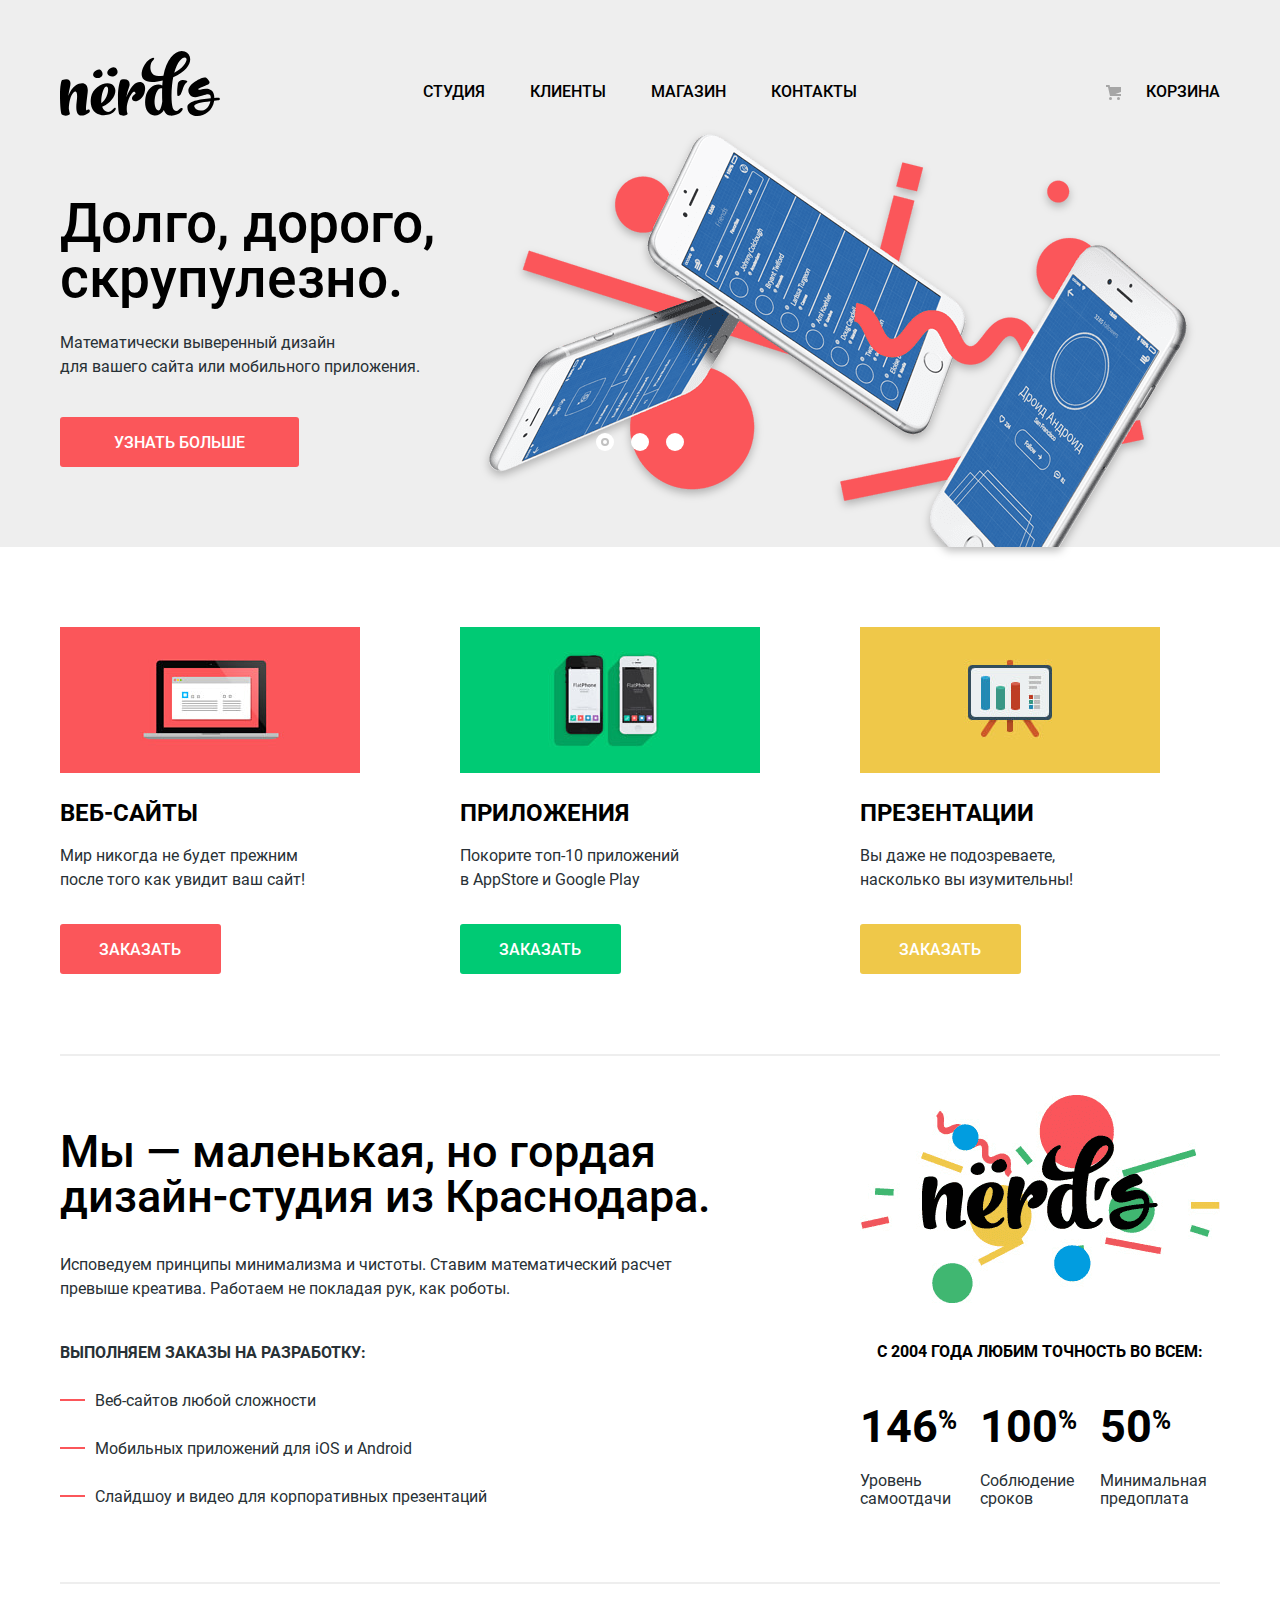
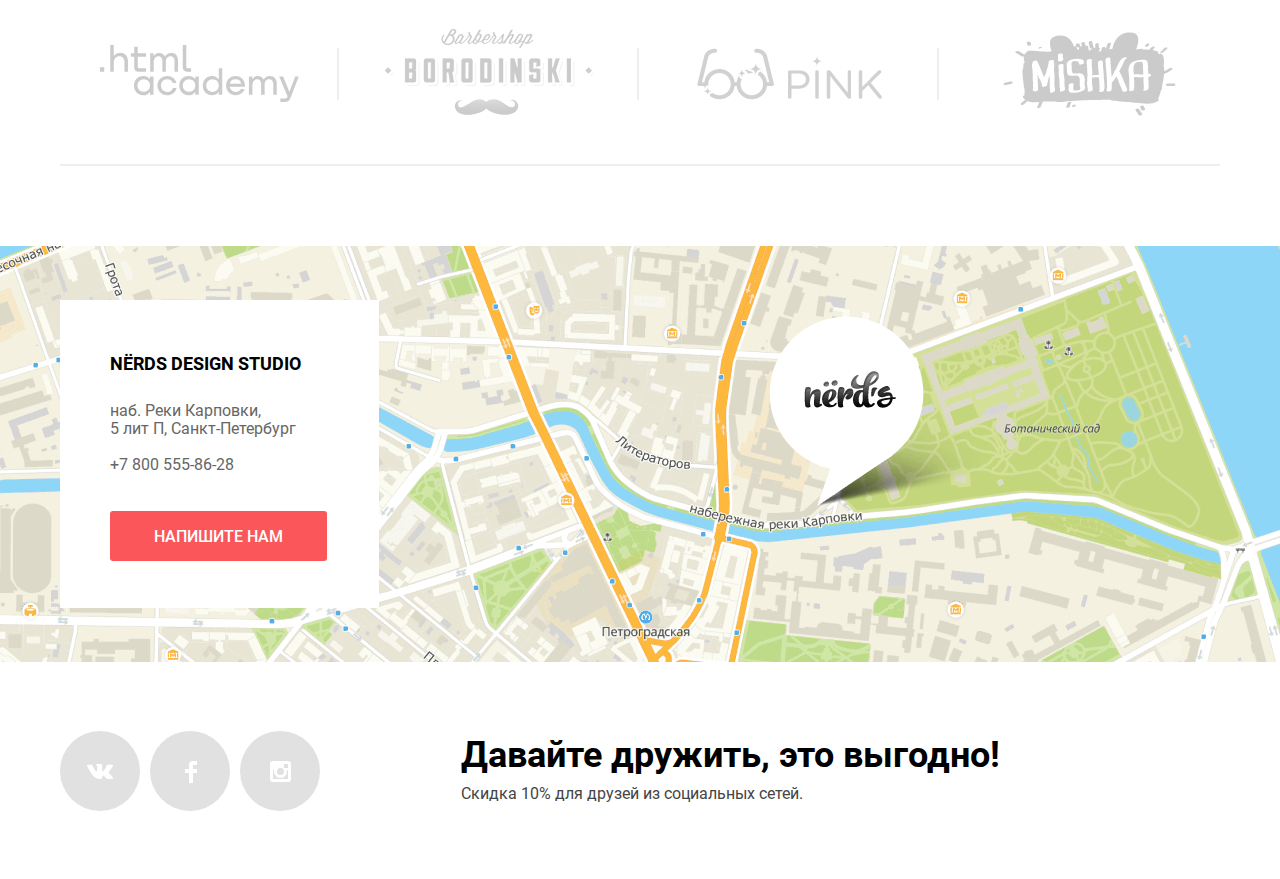
==== index.html @ b28c8d3e "Декоративные элементы." ====
<!DOCTYPE html>
<html class="page" lang="ru">
  <head>
    <meta charset="utf-8">
    <title>HTML Academy: Нёрдс</title>
    <link rel="stylesheet" href="css/normalize.css">
    <link rel="stylesheet" href="css/style.css">
    <link rel="icon" href="favicon.ico">
    <link rel="icon" href="favicon/152.svg" type="image/svg+xml">
    <link rel="apple-touch-icon" href="favicon/180.png">
    <link rel="manifest" href="manifest.webmanifest">
  </head>
  <body class="page-body">
    <header class="main-header">
        <nav class="main-nav center">
          <a class="main-logo">
            <img src="img/nerds-logo.svg" width="160" height="65" alt="Логотип студии Нёрдс" class="logo">
          </a>
          <ul class="site-nav">
            <li><a href="blank.html">Студия</a></li>
            <li><a href="blank.html">Клиенты</a></li>
            <li><a href="catalog.html">Магазин</a></li>
            <li><a href="blank.html">Контакты</a></li>
          </ul>
          <a href="blank.html" class="card-link">Корзина</a>
        </nav>
    </header>
    <main class="wrapper">
      <h1 class="visually-hidden">Дизайн-студия "Нёрдс"</h1>
      <section class="slider">
        <div class="center">
          <h2 class="visually-hidden">Принципы студии.</h2>
          <ul class="slider-list">
            <li class="slider-item slider-item-work slide-current">
              <div class="slider-wrapper">
                <p><b>Долго, дорого, скрупулезно.</b></p>
                <p>Математически выверенный дизайн <br>для вашего сайта или мобильного приложения.</p>
                <a href="blank.html" class="btn btn-red">УЗНАТЬ БОЛЬШЕ</a>
              </div>
            </li>
            <li class="slider-item slider-item-math">
              <div class="slider-wrapper">
                <p><b>Любим математику как никто другой</b></p>
                <p>Никакого креатива, только математические формулы для расчета идеальных пропорций</p>
                <a href="blank.html" class="btn btn-red">УЗНАТЬ БОЛЬШЕ</a>
              </div>
            </li>
            <li class="slider-item slider-item-night">
              <div class="slider-wrapper">
                <p><b>Только ночь,<br> только хардкор</b></p>
                <p>Работать днем, как все? Мы против этого.<br> Ближе к полуночи работа только начинается.</p>
                <a href="blank.html" class="btn btn-red">УЗНАТЬ БОЛЬШЕ</a>
              </div>
            </li>
          </ul>
          <div class="slider-controls">
            <button type="button" aria-label="Первый слайд" class="current"></button>
            <button type="button" aria-label="Второй слайд"></button>
            <button type="button" aria-label="Третий слайд"></button>
          </div>
        </div>
      </section>
      <div class="center">
        <section class="our-services">
          <h2 class="visually-hidden">Предоставляемые услуги</h2>
          <ul class="service-list">
            <li class="service-item service-item-web">
              <h3>Веб-сайты</h3>
              <p>Мир никогда не будет прежним после того как увидит ваш сайт!</p>
              <a href="blank.html" class="btn btn-red">Заказать</a>
            </li>
            <li class="service-item service-item-applications">
              <h3>Приложения</h3>
              <p>Покорите топ-10 приложений<br>в AppStore и Google Play</p>
              <a href="blank.html" class="btn btn-green">Заказать</a>
            </li>
            <li class="service-item service-item-pesentations">
              <h3>Презентации</h3>
              <p>Вы даже не подозреваете, насколько вы изумительны!</p>
              <a href="blank.html" class="btn btn-yellow">Заказать</a>
            </li>
          </ul>
        </section>
        <section class="company-desc">
          <h2 class="visually-hidden">О компании</h2>
          <div class="container-left">
            <p><b>Мы — маленькая, но гордая дизайн-студия из Краснодара.</b></p>
            <p>Исповедуем принципы минимализма и чистоты. Ставим математический расчет превыше креатива. Работаем не покладая рук, как роботы.</p>
            <p class="list-title">Выполняем заказы на разработку:</p>
            <ul class="ability-list">
              <li class="ability-item">Веб-сайтов любой сложности</li>
              <li class="ability-item">Мобильных приложений для iOS и Android</li>
              <li class="ability-item">Слайдшоу и видео для корпоративных презентаций</li>
            </ul>
          </div>
          <div class="container-right">
            <p><b>с 2004 года Любим точность во всем:</b></p>
            <ul class="statistic-list">
              <li class="statistic-item">
                <h3>146<sup>%</sup></h3>
                <p>Уровень самоотдачи</p>
              </li>
              <li class="statistic-item">
                <h3>100<sup>%</sup></h3>
                <p>Соблюдение сроков</p>
              </li>
              <li class="statistic-item">
                <h3>50<sup>%</sup></h3>
                <p>Минимальная предоплата</p>
              </li>
            </ul>
          </div>
        </section>
        <section class="projects">
          <h2 class="visually-hidden">Проекты студии</h2>
          <ul class="project-list">
            <li class="project-item"><a href="https://htmlacademy.ru/intensive/htmlcss"><img src="img/projects_logo/logo_htmlacademy.svg" width="199" height="57" alt="Логотип htmlacademy"></a></li>
            <li class="project-item"><a href="blank.html"><img src="img/projects_logo/logo-borodinski.png" width="209" height="90"  alt="Логотип BORODINSKI"></a></li>
            <li class="project-item"><a href="blank.html"><img src="img/projects_logo/logo-pink.png" width="185" height="52"  alt="Логотип PINK"></a></li>
            <li class="project-item"><a href="blank.html"><img src="img/projects_logo/logo-mishka.png" width="173" height="84"  alt="Логотип MISHKA"></a></li>
          </ul>
        </section>
      </div>
    </main>
    <footer class="main-footer">
      <section class="footer-location">
        <h2 class="visually-hidden">Наш адрес</h2>
        <!--Здесь будет карта-->
        <div class="center">
          <div class="adrr-wrapper">
            <p><b>NЁRDS DESIGN STUDIO</b></p>
            <p>наб. Реки Карповки,<br> 5 лит П, Санкт-Петербург</p>
            <a href="tel:+78005558628" class="footer-phone">+7 800 555-86-28</a>
            <a href="blank.html" class="btn btn-red">Напишите нам</a>
          </div>
        </div>
      </section>
      <section class="footer-social">
        <div class="center">
          <div class="social-text">
            <h2>Давайте дружить, это выгодно!</h2>
            <p>Скидка 10% для друзей из социальных сетей.</p>
          </div>
          <ul class="social-list">
            <li><a href="#" class="social-btn vk-btn">Вконтакте</a></li>
            <li><a href="#" class="social-btn fb-btn">Фэйсбук</a></li>
            <li><a href="#" class="social-btn inst-btn">Инстаграм</a></li>
          </ul>
        </div>
      </section>
    </footer>
    <section class="feedback">
      <h2 class="visually-hidden">Для связи с нами</h2>
      <form action="https://echo.htmlacademy.ru" method="post" class="feedback-form">
        <p class="feedback-plea"><b>Напишите нам</b></p>
        <button type="button" class="close-btn">
          <span class="visually-hidden">
            Закрыть
          </span>
          <svg width="21" height="21" fill="none" xmlns="http://www.w3.org/2000/svg"><path d="M13.3 10.5l7.4-7.4c.4-.4.4-1 0-1.4L19.3.3a1 1 0 00-1.4 0l-7.4 7.4L3.1.3a1 1 0 00-1.4 0L.3 1.7a1 1 0 000 1.4l7.4 7.4-7.4 7.4a1 1 0 000 1.4l1.4 1.4c.4.4 1 .4 1.4 0l7.4-7.4 7.4 7.4c.4.4 1 .4 1.4 0l1.4-1.4c.4-.4.4-1 0-1.4l-7.4-7.4z" fill="#FB565A"/></svg>
        </button>
        <p class="feedback-item feedback-item-name">
          <label for="name">Ваше имя:</label>
          <input type="text" name="name" id="name" placeholder="Имя Фамилия" required>
        </p>
        <p class="feedback-item feedback-item-email">
          <label for="email">Ваш email:</label>
          <input type="email" name="email" id="email" placeholder="email@example.com"  required>
        </p>
        <p class="feedback-item feedback-item-letter">
          <label for="letter">Текст письма:</label>
          <textarea name="letter" id="letter" cols="30" rows="3">В свободной форме</textarea>
        </p>
        <button type="submit" class="btn btn-red">Отправить</button>
      </form>
    </section>
  </body>
</html>
---- css/style.css ----
@font-face {
    font-family: "Roboto";
    src:local("Roboto"),
        local("RobotoRegular"),
        url("../fonts/roboto.woff2") format("woff2"),
        url("../fonts/roboto.woff") format("woff");
        font-weight: normal;
        font-style: normal;
}

@font-face {
    font-family: "Roboto";
    src:local("RobotoBold"), 
        url("../fonts/robotobold.woff2") format("woff2"),
        url("../fonts/robotobold.woff") format("woff");
        font-weight: bold;
        font-style: normal;
}

@font-face {
    font-family: "Roboto";
    src:local("RobotoMedium"), 
        url("../fonts/robotomedium.woff2") format("woff2"),
        url("../fonts/robotomedium.woff") format("woff");
        font-weight: 500;
        font-style: normal;
}

:root {
    --basic-gray: #EEEEEE;
    --black: #000000;
    --black-active: rgba(0, 0, 0, 0.3); 
    --white: #FFFFFF;
    --grafit: #283136;
    --dark-gray: rgba(77, 77, 77, 1);
    --dark-gray-opacity: rgba(77, 77, 77, 0.12);
    --catalog-desc-gray: #666666;
    --footer-gray: #444444;
    --footer-gray-lighter: rgba(68, 68, 68, 0.5);
    --page-border-gray: #DBDBDB;
    --scale-line: #D7DCDF;
    --toggle-inside: #ABABAB;
    --toggle-sadow: rgba(0, 0, 0, 0.15);
    --input-border: rgba(215, 220, 222, 1);
    --input-border-hover: rgba(180, 185, 187, 1);
    --input-border-focus-invalid: rgba(231, 66, 70, 1);
    --slider-btn: #C1C1C1;
    --color-active-btn: rgba(255, 255, 255, 0.3);
    --catalog-border: rgba(0, 0, 0, 0.1);
    --catalog-shadow: rgba(0, 0, 0, 0.25);
    --form-shadow: rgba(0, 0, 0, 0.4);
    --red: #FB565A;
    --red-hover-btn: #E74246;
    --red-active-btn: #D7373B;
    --green-btn: #00CA74;
    --green-hover-btn: #00BC6C;
    --green-active-btn: #00AA62;
    --yellow-btn: #EFC849;
    --yellow-hover-btn: #EAB534;
    --yellow-active-btn: #E5A722;
    --gray-btn: #EEEEEE;
    --gray-hover-btn: #DFDFDF;
    --gray-active-btn: #D5D5D5;
    --social-btn: linear-gradient(0deg, #E1E1E1, #E1E1E1), #FFFFFF;
    --social-hover-btn: linear-gradient(0deg, #E74246, #E74246), #FFFFFF;
    --social-active-btn: linear-gradient(0deg, #D7373B, #D7373B), #FFFFFF;
}

.page {
    height: 100%;
}

.page-body {
    font-family: "Roboto", "Arial", sans-serif;
    margin: 0;
    padding: 0;
    font-size: 16px;
    line-height: 24px;
    font-weight: normal;
    color: var(--grafit, black);
    background-color: var(--white);
    min-height: 100vh;
    display: grid;
    grid-template-rows: min-content 1fr min-content;
    align-content: start;
}

.page-body a {
    text-decoration: none;
}

.page-body img {
    max-width: 100%;
    height: auto;
}

.visually-hidden {
    position: absolute;
    clip: rect(0 0 0 0);
    width: 1px;
    height: 1px;
    margin: -1px;
}

.center {
    width: 1160px;
    margin: 0 auto;
    padding: 0 15px;
}
/*-----------------.btn-------------------------*/

.btn {
    text-transform: uppercase;
    color: var(--white, white);
    font-size: 16px;
    font-weight: 500;
    line-height: 18px;
    text-align: center;
    outline-style: none;
    border: none;
    border-radius: 3px;
    box-sizing: border-box;
    padding-top: 17px;
    padding-bottom: 15px;
    display: inline-block;
}

.btn-red {
    background-color: var(--red, red);
}

.btn-red:focus,
.btn-red:hover {
    background-color: var(--red-hover-btn, red);
    outline-style: none;
}

.btn-red:active {
    background-color: var(--red-active-btn, red);
    color: var(--color-active-btn);
}

.btn-green {
    background-color: var(--green-btn, green);
}

.btn-green:focus,
.btn-green:hover {
    background-color: var(--green-hover-btn, green);
    outline-style: none;
}

.btn-green:active {
    background-color: var(--green-active-btn, green);
    color: var(--color-active-btn);
}

.btn-yellow {
    background-color: var(--yellow-btn, yellow);
}

.btn-yellow:focus,
.btn-yellow:hover {
    background-color: var(--yellow-hover-btn, yellow);
    outline-style: none;
}

.btn-yellow:active {
    background-color: var(--yellow-active-btn, yellow);
    color: var(--color-active-btn);
}

.btn-gray {
    color: var(--black, black);
    background-color: var(--gray-btn, gray);
}

.btn-gray:focus,
.btn-gray:hover {
    background-color: var(--gray-hover-btn, gray);
}

.btn-gray:active {
    background-color: var(--gray-active-btn, gray);
    color: var(--black-active);
}


/*----------------------------------- main-header -----------------------------*/
.main-header {
    background-color: var(--basic-gray);
    padding-top: 50px;
}

/*---------- main-nav -------------*/

.main-nav {
    font-size: 16px;
    line-height: 30px;
    font-weight: 500;
    text-transform: uppercase;
    color: var(--black, black);
    background-color: transparent;
    display: grid;
    grid-template-columns: 1fr 4fr 1fr;
}

.main-logo:hover,
.main-logo:focus {
    opacity: 0.7;
    outline-style: none;
}

.main-logo:active {
    opacity: 0.3;
}

.main-logo img {
    display: block;
}

.site-nav {
    list-style: none;
    justify-self: center;
    padding: 0;
    margin: 0;
    display: flex;
    flex-wrap: wrap;
}

.site-nav li:not(:first-child) {
    margin-left: 45px;
}

.site-nav a {
    box-sizing: border-box;
    padding-top: 27px;
    padding-bottom: 9px;
}

.site-nav a,
.card-link {
    color: var(--black, black);
    display: inline-block;
}

.card-link {
    /*background-image: url("../img/basket-icon.svg");
    background-position: 0 0;
    background-repeat: no-repeat;*/
    justify-self: end;
    display: flex;
    align-self: center;
    box-sizing: border-box;
    padding-top: 27px;
    padding-bottom: 9px;
}

.card-link::before {
    content: "";
    width: 15px;
    height: 15px;
    background-image: url("../img/basket-icon.svg");
    background-repeat: no-repeat;
    margin-right: 25px;
    align-self: center;
}

.site-nav a:hover,
.card-link:hover,
.site-nav a:focus,
.card-link:focus {
    color: var(--red, red);
    outline-style: none;
}

.site-nav a:active,
.card-link:active {
    color: var(--black);
    opacity: 0.3;
}

.site-nav a:not([href]),
.card-link:not([href]) {
    border-bottom: 2px solid var(--red);
}

.card-link:active::before {
    opacity: 1;
    /*Не понимаю почему в примере работает а у меня нет*/
}

/*-------------------------------.wrapper----------------------------------------------*/

/*-------------------.slider------------------------*/

.slider {
   background-color: var(--basic-gray, gray);
   margin-bottom: 80px;
}

.slider .center {
    position: relative;
}

.slider p {
    padding: 0;
    margin: 0;
}

.slider-list {
    list-style: none;
    padding: 0;
    margin: 0;
}

.slider-item {
    text-align: left;
    display: grid;
    grid-template-columns: 538px 1fr;
    /*grid-template-rows: 430px;*/
    grid-template-rows: minmax(430px, max-content);
}

.slider-item {
    display: none;
}

.slider-item::after {
    grid-column: -1;
    content: "";
    width: 760px;
    height: 431px;
    filter: drop-shadow(0px 4px 4px var(--catalog-shadow));
    background-position: -5px 0px;
    grid-column: 1 / 3;
    grid-row: 1 / 2;
    justify-self: end;
}

.slide-current {
    display: grid;
}

.slider-item .btn {
    padding-left: 54px;
    padding-right: 54px;
}

.slider-wrapper {
    grid-column: 1 / 2;
    grid-row: 1 / -1;
    align-self: center;
    filter: none;
    z-index: 2;
}

.slider-wrapper p:first-child {
    margin-bottom: 25px;
}

.slider-wrapper p:last-of-type {
    margin-bottom: 38px;
    width: 416px;
}

.slider-item-work::after {
    background-image: url("../img/slider/nerds-index-slide1.png");
    background-repeat: no-repeat;
}

.slider-item-math::after {
    background-image: url("../img/slider/nerds-index-slide2.png");
    background-repeat: no-repeat;
}

.slider-item-night::after {
    background-image: url("../img/slider/nerds-index-slide3.png");
    background-repeat: no-repeat;
}


.slider-item b {
    font-weight: 500;
    font-size: 55px;
    line-height: 55px;
    color: var(--black, black);
}

.slider-controls {
    display: flex;
    justify-content: space-between;
    width: 88px;
    position: absolute;
    top: 317px;
    left: 551px;
}

.slider-controls button {
    padding: 0;
    width: 18px;
    height: 18px;
    border-radius: 50%;
    background-color: var(--white, white);
    border: 0;
    cursor: pointer;
    position: relative;
}

.slider-controls .current::before {
    content: "";
    position: absolute;
    width: 4px;
    height: 4px;
    border: 2px solid var(--slider-btn, gray);
    border-radius: 50%;
    top: 5px;
    left: 5px;
}
/*--------------------.our-services---------------------------*/

.our-services {
    background-color: transparent;
    border-bottom: 2px solid var(--basic-gray, gray);
    padding-bottom: 80px;
    margin-bottom: 39px;
}

.service-list {
    list-style: none;
    padding: 0;
    margin: 0;
    display: grid;
    grid-template-columns: 300px 300px 300px;
    gap: 100px;
    justify-content: start;
}

.service-item {
    text-align: left;
    /*padding-top: 170px;*/
    display: flex;
    flex-direction: column;
    align-items: flex-start;
}

.service-item-web::before {
    background-image: url("../img/illustrations/illustration-web.jpg");
    background-repeat: no-repeat;
    content: "";
    width: 300px;
    height: 146px;
    margin-bottom: 25px;
}

.service-item-applications::before {
    background-image: url("../img/illustrations/illustration-application.jpg");
    background-repeat: no-repeat;
    content: "";
    width: 300px;
    height: 146px;
    margin-bottom: 25px;
}

.service-item-pesentations::before {
    background-image: url("../img/illustrations/illustration-presentation.jpg");
    background-repeat: no-repeat;
    content: "";
    width: 300px;
    height: 146px;
    margin-bottom: 25px;
}

.service-item h3 {
    font-weight: bold;
    font-size: 24px;
    line-height: 30px;
    text-transform: uppercase;
    color: var(--black, black);
    margin: 0;
    padding: 0;
    padding-bottom: 16px;
}

.service-item p {
    width: 260px;
    margin: 0;
    padding: 0;
    padding-bottom: 32px;
}

.service-item .btn {
    padding-left: 39px;
    padding-right: 40px;
}

/*-----------------------.company-desc----------------------------*/

.company-desc {
    background-color: transparent;
    display: grid;
    grid-template-columns: repeat(12, 60px);
    gap: 40px;
    justify-content: space-between;
    padding-bottom: 73px;
}

.container-left {
    grid-column: 1 / 8;
}

.container-left p {
    margin: 0;
    padding: 0;
    margin-bottom: 34px;
}

.container-left p:first-child {
    padding-top: 34px;
}

.container-left p:nth-child(2) {
    margin-bottom: 40px;
}

.container-left .list-title {
    margin-bottom: 24px;
}

.container-left b {
    font-weight: 500;
    font-size: 45px;
    line-height: 45px;
    color: var(--black, black);
}

.list-title {
    text-transform: uppercase;
    font-weight: bold;
}

.ability-list {
    list-style: none;
    padding: 0;
    margin: 0;
}

.ability-item {
    margin-bottom: 24px;
    padding-left: 35px;
    position: relative;
}

.ability-item:last-child {
    margin-bottom: 0;
}

.ability-item::before {
    content: "";
    position: absolute;
    width: 25px;
    height: 2px;
    background-color: var(--red);
    top: 10px;
    left: 0;
}

.container-right {
    /*background-image: url("../img/illustrations/nerds-illustration.png");
    background-repeat: no-repeat;*/
    grid-column: -1 / -5;
    /*padding-top: 245px;*/
    display: flex;
    flex-direction: column;
}

.container-right::before {
    content: "";
    width: 360px;
    height: 208px;
    background-image: url("../img/illustrations/nerds-illustration.png");
    background-repeat: no-repeat;
    align-items: center;
    margin-bottom: 37px;
}

.container-right p {
    padding: 0px;
    margin: 0px;
}

.container-right > p {
    text-align: center;
    margin-bottom: 31px;
}

.container-right b {
    text-transform: uppercase;
    font: inherit;
    font-weight: bold;
    color: var(--black, black);
}

.statistic-list {
    list-style: none;
    padding: 0;
    margin: 0;
    display: grid;
    grid-template-columns: 1fr 1fr 1fr;
    align-self: flex-start;
}

.statistic-item h3 {
    font-weight: bold;
    font-size: 45px;
    line-height: 64px;
    color: var(--black, black);
    padding: 0;
    margin: 0;
    margin-bottom: 13px;
}

.statistic-item sup {
    font: inherit;
    font-size: 26px;
    line-height: 40px;
}

.statistic-item p {
    line-height: 18px;
}

/*-----------------.projects--------------------*/

.projects {
    background-color: transparent;
    margin-bottom: 80px;
}

.project-list {
    list-style: none;
    padding: 0;
    margin: 0;
    display: grid;
    grid-template-columns: 279px 300px 300px 300px;
    align-items: stretch;
    justify-items: stretch;
    border-top: 2px solid var(--basic-gray, gray);
    border-bottom: 2px solid var(--basic-gray, gray);
}

.project-item {
    position: relative;
    display: grid; /*растягиваю ссылку на весь li*/
}


.project-item:not(:last-child)::after {
    content: "";
    position: absolute;
    width: 2px;
    height: 52px;
    background-color: var(--basic-gray, gray);
    right: 0px;
    top: 64px;
}
/*
.project-item a {
    opacity: 0.2;
    display: block;
    align-self: center;
    justify-self: center;
}*/

.project-item a {
    display: block;
    opacity: 0.2;
    width: 100%;
    padding: 45px 0;
    display: grid; /* для отцентровки картинки в большем блоке ссылки, из-за разности размеров img */
}

.project-item img {
    align-self: center;
    justify-self: center;
}

.project-item a:focus,
.project-item a:hover {
    opacity: 1;
    outline-style: none;
}

.project-item a:active {
    opacity: 0.1;
}

/*-------------------------------.main-footer-------------------------------------------*/

.main-footer {
    background-color: transparent;
}

/*-----------------.footer-location----------------------------*/

.footer-location {
    text-align: left;
    background-color: var(--white);
    background-image: url("../img/map/map.png");
    background-repeat: no-repeat;
    background-position: center;
    min-height: 416px;
    color: var(--catalog-desc-gray, black);
    line-height: 18px;
    margin-bottom: 68px;
}

.footer-location .center {
    position: relative;
}

.footer-location .center::before {
    content: "";
    position: absolute;
    width: 231px;
    height: 190px;
    background-color: transparent;
    background-image: url("../img/map/map-marker.png");
    /*Не понимаю как заставить изменять положение маркера вместе с фоном при изменении ширины окна*/
    left: 60.8%;
    top: 16.8%;
}

.footer-location b {
    font-weight: bold;
    font-size: 18px;
    line-height: 30px;
    color: var(--black, black);
    text-transform: uppercase;
}

.footer-location .center {
    display: grid;
    grid-template-columns: 319px 1fr;
    grid-template-rows: 1fr;
    min-height: 416px;
}

.adrr-wrapper {
    box-sizing: border-box;
    background-color: var(--white);
    min-height: 308px;
    align-self: center;
    justify-content: start;
    padding: 49px 50px 47px 50px;
}

.adrr-wrapper p {
    margin: 0;
    padding: 0;
    margin-bottom: 18px;
}

.adrr-wrapper p:first-child {
    margin-bottom: 23px;
}

.footer-phone {
    font: inherit;
    color: inherit;
    display: block;
    margin-bottom: 37px;
}

.adrr-wrapper .btn {
    padding-left: 44px;
    padding-right: 44px;
}

/*----------------------.footer-social-------------------------*/

.footer-social {
    text-align: left;
    color: var(--footer-gray, black);
    font-size: 16px;
    line-height: 22px;
    padding-bottom: 68px;
}

.footer-social .center {
    display: grid;
    grid-template-columns: 260px 1fr;
    grid-template-rows: 1fr;
    gap: 141px;
}

.footer-social h2 {
    color: var(--black, black);
    font-weight: bold;
    font-size: 36px;
    line-height: 36px;
    margin: 0;
    padding: 0;
    padding-top: 7px;
    margin-bottom: 10px;
}

.footer-social p {
    margin: 0;
    padding: 0;
    margin-bottom: 6px;
}

.footer-social .social-text {
    grid-column: 2;
}

.social-list {
    list-style: none;
    grid-column: 1;
    grid-row: 1;
    padding: 0;
    margin: 0;
    display: flex;
    align-items: center;
}

.social-list li:not(:last-child) {
    margin-right: 10px;
}

.social-btn {
    background: var(--social-btn);
    color: var(--white, white);
    width: 80px;
    height: 80px;
    display: block;
    font-size: 0;
    line-height: inherit;
    position: relative;
    border-radius: 50%;
}

.social-btn:focus,
.social-btn:hover {
    background: var(--social-hover-btn);
    outline-style: none;
}

.social-btn:active {
    background: var(--social-active-btn);
}

.vk-btn::before {
    content: "";
    width: 26px;
    height: 15px;
    background: url("../img/social/vk-icon.svg") no-repeat;
    position: absolute;
    top: 33px;
    left: 27px;
}

.fb-btn::before {
    content: "";
    width: 12px;
    height: 22px;
    background: url("../img/social/fb-icon.svg") no-repeat;
    position: absolute;
    top: 30px;
    left: 35px;
}

.inst-btn::before {
    content: "";
    width: 21px;
    height: 21px;
    background: url("../img/social/insta-icon.svg") no-repeat;
    position: absolute;
    top: 30px;
    left: 30px;
}

.social-btn:active::before {
    opacity: 0.3;
}

/*--------------------------.feedback-------------------------------------------*/

.feedback {
    background-color: transparent;
    color: var(--black, black);
    line-height: 24px;
    text-align: left;
    position: fixed;
    bottom: 0px;
    right: 0px;
    left: 0px;
    bottom: auto;
    top: 166px;
    display: none;
}

.feedback-form {
    position: relative;
    margin: auto;
    width: 960px;
    box-sizing: border-box;
    box-shadow: 0px 20px 40px var(--form-shadow);/*rgba(0, 0, 0, 0.4);*/
    background-color: var(--white, white);
    padding: 78px 99px 84px 100px;
    display: grid;
    grid-template-columns: 1fr 1fr;
    grid-template-rows: min-content min-content min-content min-content;
    justify-items: start;
}

.feedback-form .close-btn {
    /*justify-self: end;
    align-self: start;*/
    opacity: 0.3;
    position: absolute;
    right: 85px;
    top: 75px;
}

.feedback-form .close-btn:hover,
.feedback-form .close-btn:focus {
    opacity: 1;
}

.feedback-form .close-btn:active {
    opacity: 0.1;
}

.feedback-form .btn {
    justify-self: start;
    grid-row: -1;
}

.feedback-item-name {
    grid-row: 2 / 3;
}

.feedback-item-email {
    grid-row: 2 / 3;
    justify-self: end;
}

.feedback-item-letter {
    grid-row: 3 / 4;
    grid-column: 1 / -1;
}

.feedback-form p {
    padding: 0;
    margin: 0;
}

.feedback-form .feedback-plea {
    margin-bottom: 40px;
}

.feedback-form .feedback-item {
    margin-bottom: 32px;
}

.feedback-form .feedback-item:last-of-type {
    margin-bottom: 41px;
}

.feedback-form b {
    font-weight: bold;
    font-size: 45px;
    list-style: 53px;
}

.close-btn {
    background-color: transparent;
    outline-style: none;
    border: 0;
}

.feedback-form label {
    font-weight: bold;
    font-size: 16px;
    line-height: 18px;
    display: block;
    margin-bottom: 9px;
}

.feedback-form input {
    font: inherit;
    color: var(--footer-gray);
    background-color: transparent;
    border: 2px solid var(--input-border);
    border-radius: 3px;
    box-sizing: border-box;
    font-size: 16px;
    line-height: 18px;
    width: 360px;
    padding: 15px;
    padding-right: 14px;
}

.feedback-form input::placeholder {
    color: var(--footer-gray, black);
    opacity: 0.5;
}

.feedback-form input:hover {
    border: 2px solid var(--input-border-hover);
    color: var(--footer-gray-lighter);
}

.feedback-form input:focus {
    border: 2px solid var(--black, black);
    color: var(--footer-gray, black);
    outline-style: none;
}

.feedback-form input:focus:invalid {
    border: 2px solid var(--input-border-focus-invalid, red);
    color: var(--input-border-focus-invalid, red);
}

.feedback-form textarea {
    font: inherit;
    color: var(--footer-gray-lighter, black);
    background-color: transparent;
    border: 2px solid var(--input-border);
    border-radius: 3px;
    box-sizing: border-box;
    font-size: 16px;
    line-height: 18px;
    width: 760px;
    min-height: 118px;
    box-sizing: border-box;
    padding: 15px;
    padding-right: 15px;
}

.feedback-form textarea:hover {
    border: 2px solid var(--input-border-hover);
    color: var(--footer-gray-lighter, black);
}

.feedback-form textarea:focus {
    border: 2px solid var(--black, black);
    color: var(--footer-gray, black);
    outline-style: none;
}

.feedback-form .btn {
    padding-left: 84px;
    padding-right: 83px;
}

/*-------------------------------------.inner-page-------------------------------------*/

.inner-page .main-header {
    padding-bottom: 74px;
}

.inner-page .page-title {
    background-color: var(--basic-gray, gray);
    color: var(--black, black);
    font-size: 55px;
    font-weight: 500;
    line-height: 55px;
    text-align: center;
    margin: 0;
    padding: 0;
    padding-bottom: 108px;
    margin-bottom: 55px;
}

.grid-container {
    display: grid;
    grid-template-columns: 260px 140px 1fr;
    grid-template-rows: auto 1fr;
    grid-template-areas:"search-settings gap sorting"
                        "search-settings gap catalog";
    padding-bottom: 60px;
}



/*-----------------.search-settings----------------------*/

.search-settings {
    grid-area: search-settings;
}

.search-settings-form legend {
    text-transform: uppercase;
    font-size: 18px;
    line-height: 30px;
    font-weight: bold;
    text-align: left;
    color: var(--black, black);
}

.search-settings-form fieldset {
    border: 0px;
    margin: 0;
    padding: 0;
    margin-bottom: 47px;
}

.search-settings-form legend {
    margin-bottom: 15px;
}

.search-settings-form ul {
    list-style: none;
    line-height: 20px;
    padding: 0;
    margin: 0;
}

.search-settings-form label {
    display: block;
    position: relative;
    cursor: pointer;
    user-select: none;
}

.search-settings-form li:not(:last-child) {
    padding-bottom: 20px;
}

.search-settings-form .btn {
    padding-left: 88px;
    padding-right: 89px;
}

.search-settings-form  .price-filter {
    margin-bottom: 54px;
}

.price-filter legend {
    margin-bottom: 49px;
}

.price-filter input {
    background-color: var(--basic-gray, gray);
    font: inherit;
    color: var(--grafit, black);
    outline-style: none;
    border: 0;
    text-align: center;
    width: 80px;
    padding: 8px 15px;
    box-sizing: border-box;
    margin-left: 10px;
    border-radius: 3px;
}

.price-filter label {
    font: inherit;
    color: var(--grafit, black);
    text-transform: uppercase;
    font-size: 16px;
    line-height: 22px;
}

.prince-controls {
    display: flex;
    justify-content: space-between;
}

input[type=number]::-webkit-inner-spin-button, 
input[type=number]::-webkit-outer-spin-button { 
  -webkit-appearance: none; 
  margin: 0; 
}

.range-controls {
    height: 41px;
    background-color: var(--gray-btn, gray);
    border-radius: 3px;
    margin-bottom: 14px;
    padding-top: 39px;
    padding-left: 19px;
    padding-right: 22px;
}

.range-controls .scale {
    height: 2px;
    background-color: var(--scale-line, gray);
}

.range-controls .bar {
    height: 2px;
    width: 60%;
    background-color: var(--green-btn, green);
    position: relative;
}

.range-controls .toggle {
    position: absolute;
    height: 4px;
    width: 4px;
    background-color: var(--toggle-inside, gray);
    padding: 0;
    border: 8px solid var(--white, white);
    border-radius: 50%;
    box-shadow: 0px 2px 1px var(--toggle-sadow);
    top: -9px;
    cursor: pointer;
}

.range-controls .toggle-min {
    left: 0;
}

.range-controls .toggle-max {
    right: 0;
}

.input-radio + label,
.input-checkbox + label {
    color: inherit;
    margin-left: 36px;
}

.input-radio:disabled + label,
.input-checkbox:disabled + label {
   opacity: 0.3;
}

.input-radio + label::before {
    content: "";
    position: absolute;
    width: 25px;
    height: 25px;
    background: url("../img/icons/radio-off.svg") no-repeat;
    left: -36px;
    top: -3px;
    opacity: 0.4;
}

.input-radio + label:hover::before,
.input-radio + label:focus::before {
    opacity: 1;
}

.input-radio:disabled + label::before {
    opacity: 0.1;
}

.input-radio:checked + label::before {
    background: url("../img/icons/radio-on.svg") no-repeat;
}

.input-checkbox + label::before {
    content: "";
    position: absolute;
    width: 25px;
    height: 23px;
    background: url("../img/icons/checkbox-off.svg") no-repeat;
    left: -36px;
    top: -2px;
    opacity: 0.4;
}

.input-checkbox:checked + label::before {
    background: url("../img/icons/checkbox-on.svg") no-repeat;
}

.input-checkbox + label:hover::before,
.input-checkbox + label:focus::before {
    opacity: 1;
}

.input-checkbox:disabled + label::before {
    opacity: 0.1;
}
/*---------------------.sorting-------------------------*/
.sorting {
    color: var(--black, black);
    grid-area: sorting;
    display: grid;
    gap: 47px;
    grid-template-columns: auto 1fr auto;
    margin-bottom: 49px;
}

.sorting-title {
    padding: 0;
    margin: 0;
    text-transform: uppercase;
    font-weight: bold;
    font-size: 18px;
    line-height: 30px;
    text-align: left;
    grid-column: 1;
    justify-self: start;
}

.sorting-list {
    list-style: none;
    justify-self: end;
    padding: 0;
    margin: 0;
    display: flex;
    flex-wrap: wrap;
    align-items: center;
}

.sorting-list li {
    flex-shrink: 0;
}

.sorting-list-menu li:not(:first-child) {
    margin-left: 25px;
}

.sorting-item a {
    text-transform: uppercase;
    font: inherit;
    font-size: 14px;
    line-height: 18px;
    color: inherit;
    opacity: 0.3;
}

.sorting-item a:hover,
.sorting-item a:focus {
    outline-style: none;
    opacity: 0.6;
}

.sorting-item a:active,
.sorting-item .active-item {
    opacity: 1;
}

.sorting-item-badge {
    width: 11px;
}

.sorting-item-badge:not(:first-child) {
    margin-left: 19px;
}

.sorting-item-badge a {
    font-size: 0;
    display: block;
    width: 100%;
    height: 100%;
    position: relative;
}

.sorting-item-badge a::before {
    content: "";
    position: absolute;
    width: 0;
    height: 0;
    border-top: 10px solid transparent;
    border-bottom: 10px solid transparent;
    border-left: 6px solid transparent;
    border-right: 6px solid transparent;
}

.sorting-item-badge-down a::before {
    border-top-color: var(--black);
    top: 4px;
}

.sorting-item-badge-up a::before {
    border-bottom-color: var(--black);
    bottom: 4px;
}

/*----------------------.catalog----------------------------*/

.catalog {
    grid-area: catalog;
}

.catalog-list {
    list-style: none;
    margin: 0;
    padding: 0;
    padding-bottom: 54px;
    display: grid;
    grid-template-columns: 358px 358px;
    column-gap: 42px;
    row-gap: 33px;
}

.catalog-item {
    background-color: var(--dark-gray-opacity, gray);
    /*border: 1px solid var(--catalog-border);*/
    box-shadow: 0 0 0 1px var(--catalog-border);
    border-radius: 5px;
    display: grid;
    grid-template-rows: 40px 1fr;
    position: relative;
    justify-content: center;
    overflow: hidden;
}

.catalog-item::before {
    content: "";
    width: 14px;
    height: 14px;
    background-color: var(--white, white);
    border-radius: 50%;
    align-self: center;
    margin-left: 16px;
    box-shadow: 24px 0px 0px var(--white, white),
                48px 0px 0px var(--white, white);
}

.catalog-item:hover,
.catalog-item:focus {
    background-color: var(--dark-gray, gray);
    border-color: transparent;
    border-radius: 5px;
    box-shadow: 0px 6px 15px var(--catalog-shadow, gray);
}

.catalog-item img {
    display: block;
    margin: auto;
    grid-row: 2 / -1;
}

.img-container {
    margin: 0;
    padding: 0;
    align-self: center;
}

.catalog-item-description {
    background-color: var(--basic-gray, gray);
    text-align: center;
    color: var(--catalog-desc-gray, black);
    line-height: 18px;
    position: absolute;
    bottom: 0;
    width: 100%;
    min-height: 231px;
    visibility: hidden;
    border-radius: 0 0 5px 5px;
    display: flex;
    flex-direction: column;
    padding-top: 26px;
    box-sizing: border-box;
}

.catalog-item:hover .catalog-item-description,
.catalog-item:focus .catalog-item-description {
    visibility: visible;
}

.catalog-item-description a {
    color: var(--black, black);
    margin-bottom: 12px;
}

.catalog-item-description p {
    align-self: center;
    width: 255px;
    margin: 0;
    padding: 0;
    margin-bottom: 32px;
}

.catalog-item-description a:hover,
.catalog-item-description a:focus {
    outline-style: none;
    color: var(--red, pink);
}

.catalog-item-description a:active {
    color: var(--black-active, darkgray);
}

.catalog-item-description h3 {
    font-size: 18;
    font-weight: bold;
    line-height: 30px;
    text-transform: uppercase;
    color: inherit;
    margin: 0;
    padding: 0;
}

.catalog-item .btn {
    align-self: center;
    padding-left: 72px;
    padding-right: 72px;
}

.pagination {
    list-style: none;
    padding: 0;
    margin: 0;
    display: flex;
    flex-wrap: wrap;
}

.pagination-item {
    box-sizing: border-box;
}

.pagination-item:not(:first-child) {
    margin-left: 11px;
}

.page-link {
    display: block;
    box-sizing: border-box;
}

.page-link {
    padding-left: 20px;
    padding-right: 20px;
}

.next-btn {
    padding-left: 78px;
    padding-right: 77px;
}

.current-page {
    background: none;
    border: 3px solid var(--page-border-gray, gray);
    padding: 14px 18px 12px 18px;
}

.current-page:hover,
.current-page:focus,
.current-page:active {
    background: none;
    border: 3px solid var(--page-border-gray, gray);
    outline-style: none;
}
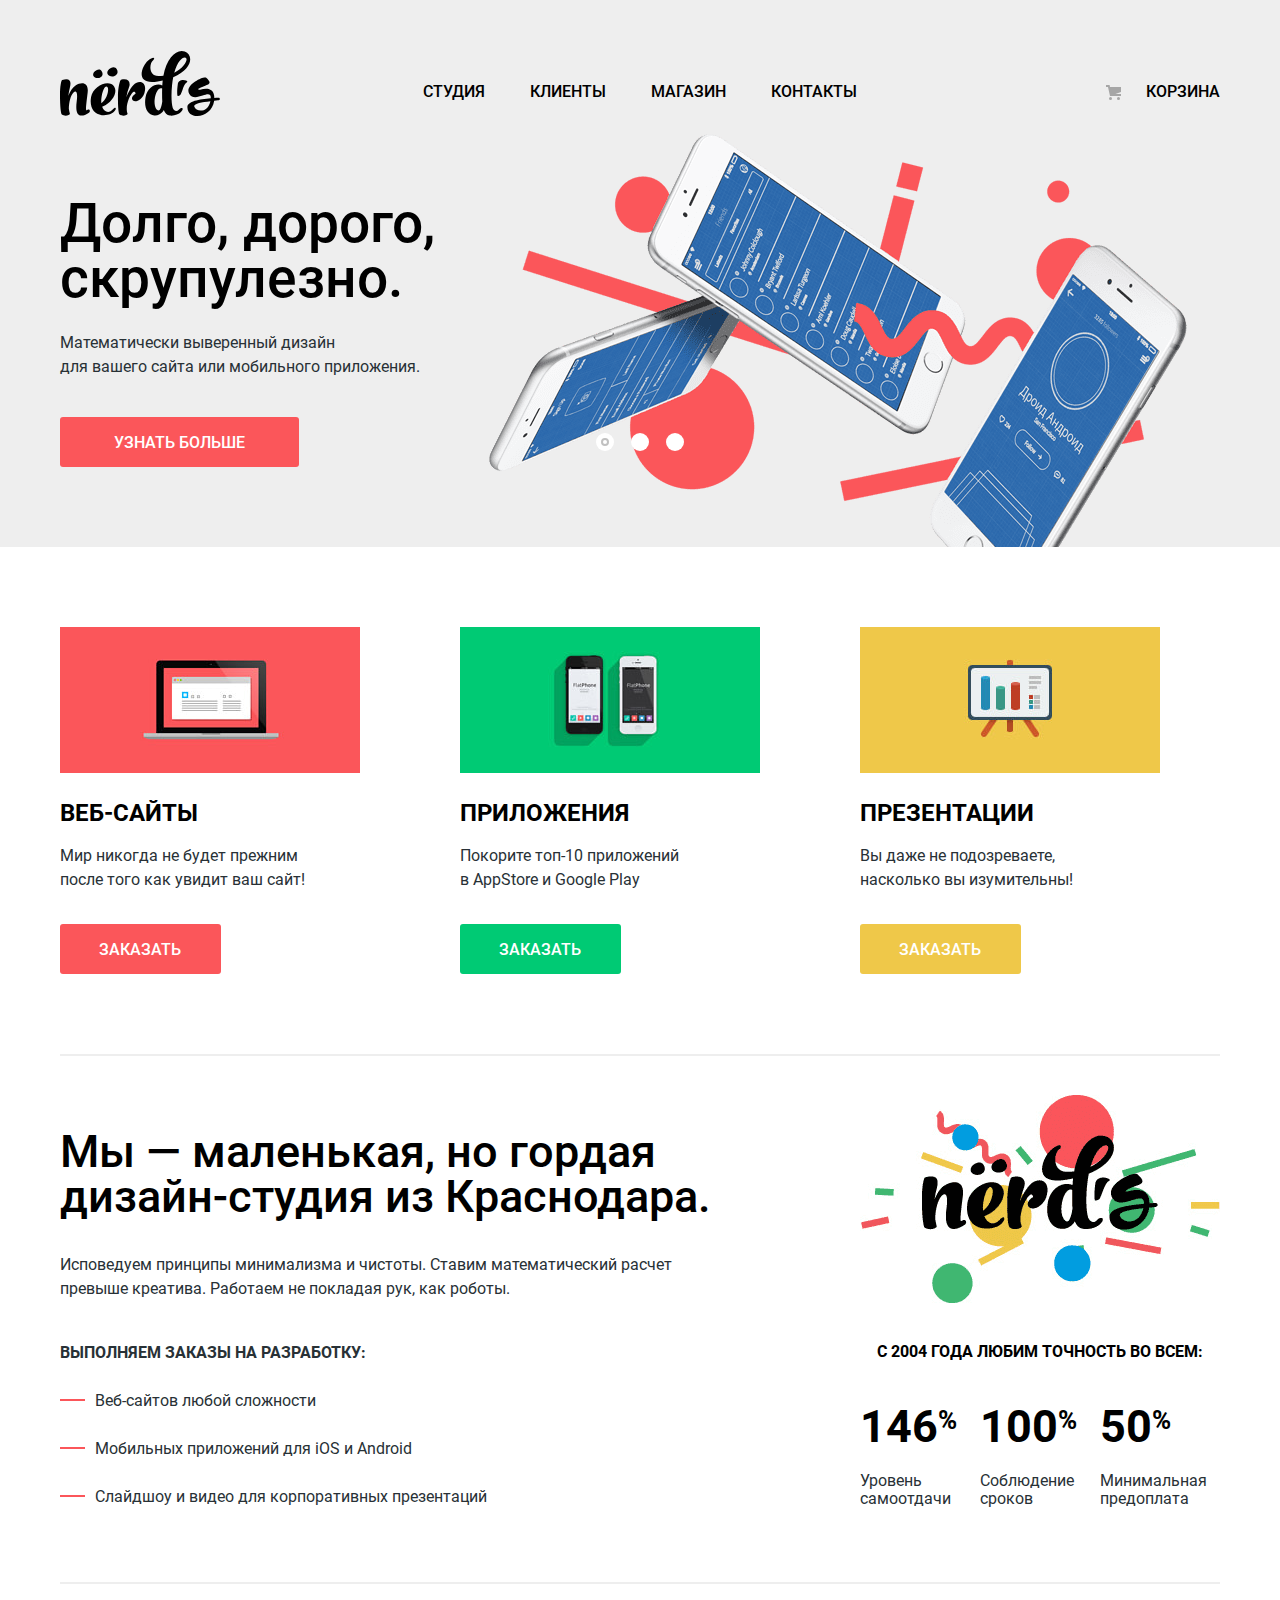
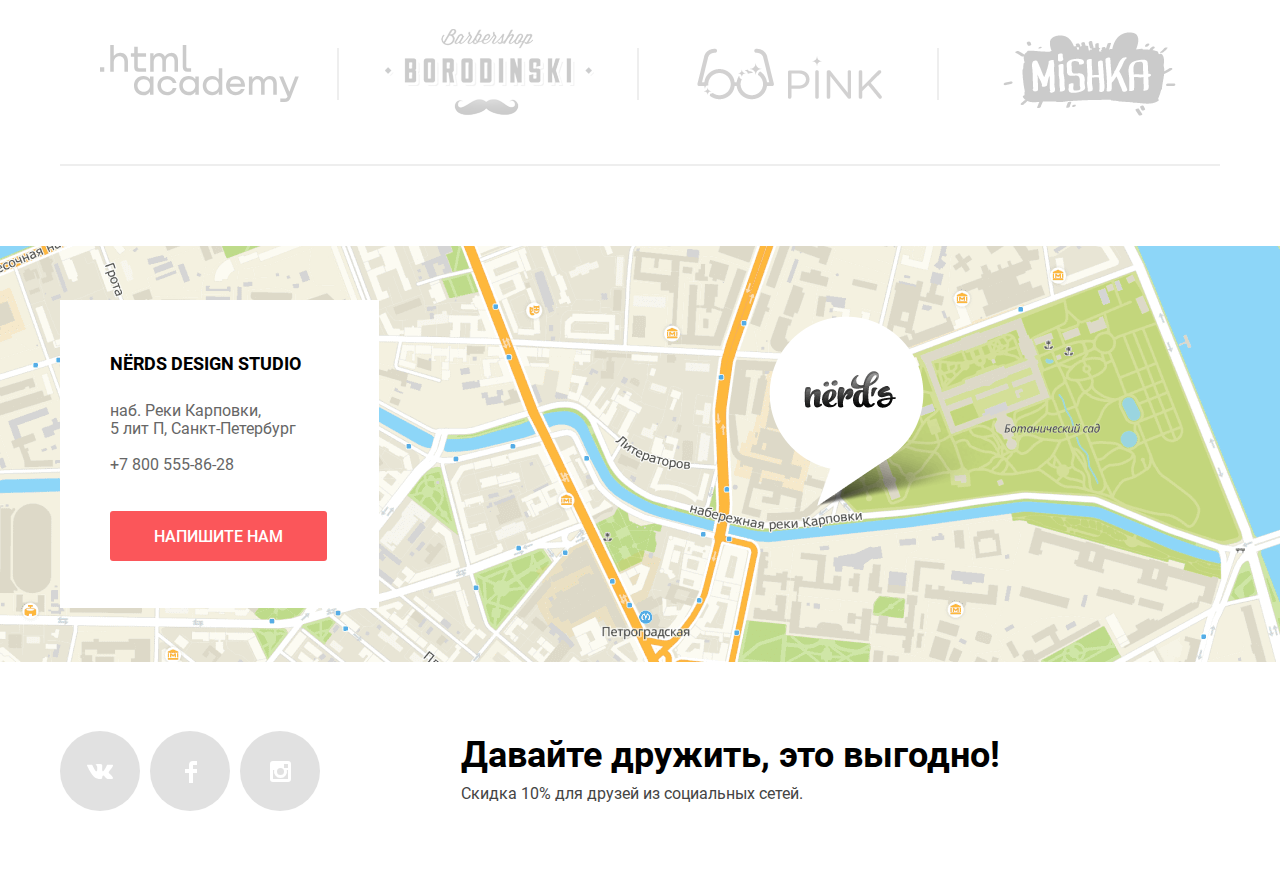
==== commit eb5a81ba: "Финальное оформление" ====
--- a/index.html
+++ b/index.html
@@ -125,7 +125,7 @@
     <footer class="main-footer">
       <section class="footer-location">
         <h2 class="visually-hidden">Наш адрес</h2>
-        <!--Здесь будет карта-->
+        <iframe src="https://www.google.com/maps/embed?pb=!1m18!1m12!1m3!1d1996.8178647588688!2d30.31519231617443!3d59.96834466666385!2m3!1f0!2f0!3f0!3m2!1i1024!2i768!4f13.1!3m3!1m2!1s0x4696315bc4e8ce61%3A0xe703c377f3424272!2sStudio%20212!5e0!3m2!1sru!2sru!4v1624380406873!5m2!1sru!2sru" width="100%" height="416" style="border:0;" allowfullscreen="" loading="lazy" title="Наш адрес: наб. Реки Карповки, 5 лит П, Санкт-Петербург"></iframe>
         <div class="center">
           <div class="adrr-wrapper">
             <p><b>NЁRDS DESIGN STUDIO</b></p>
@@ -153,12 +153,6 @@
       <h2 class="visually-hidden">Для связи с нами</h2>
       <form action="https://echo.htmlacademy.ru" method="post" class="feedback-form">
         <p class="feedback-plea"><b>Напишите нам</b></p>
-        <button type="button" class="close-btn">
-          <span class="visually-hidden">
-            Закрыть
-          </span>
-          <svg width="21" height="21" fill="none" xmlns="http://www.w3.org/2000/svg"><path d="M13.3 10.5l7.4-7.4c.4-.4.4-1 0-1.4L19.3.3a1 1 0 00-1.4 0l-7.4 7.4L3.1.3a1 1 0 00-1.4 0L.3 1.7a1 1 0 000 1.4l7.4 7.4-7.4 7.4a1 1 0 000 1.4l1.4 1.4c.4.4 1 .4 1.4 0l7.4-7.4 7.4 7.4c.4.4 1 .4 1.4 0l1.4-1.4c.4-.4.4-1 0-1.4l-7.4-7.4z" fill="#FB565A"/></svg>
-        </button>
         <p class="feedback-item feedback-item-name">
           <label for="name">Ваше имя:</label>
           <input type="text" name="name" id="name" placeholder="Имя Фамилия" required>
@@ -172,7 +166,14 @@
           <textarea name="letter" id="letter" cols="30" rows="3">В свободной форме</textarea>
         </p>
         <button type="submit" class="btn btn-red">Отправить</button>
+        <button type="button" class="close-btn">
+          <span class="visually-hidden">
+            Закрыть
+          </span>
+          <svg width="21" height="21" fill="none" xmlns="http://www.w3.org/2000/svg"><path d="M13.3 10.5l7.4-7.4c.4-.4.4-1 0-1.4L19.3.3a1 1 0 00-1.4 0l-7.4 7.4L3.1.3a1 1 0 00-1.4 0L.3 1.7a1 1 0 000 1.4l7.4 7.4-7.4 7.4a1 1 0 000 1.4l1.4 1.4c.4.4 1 .4 1.4 0l7.4-7.4 7.4 7.4c.4.4 1 .4 1.4 0l1.4-1.4c.4-.4.4-1 0-1.4l-7.4-7.4z" fill="#FB565A"/></svg>
+        </button>
       </form>
     </section>
+    <script src="/js/script.js"></script>
   </body>
 </html>
--- a/css/style.css
+++ b/css/style.css
@@ -123,6 +123,7 @@
     padding-top: 17px;
     padding-bottom: 15px;
     display: inline-block;
+    vertical-align: middle;
 }
 
 .btn-red {
@@ -242,6 +243,7 @@
 .card-link {
     color: var(--black, black);
     display: inline-block;
+    vertical-align: middle;
 }
 
 .card-link {
@@ -280,8 +282,8 @@
     opacity: 0.3;
 }
 
-.site-nav a:not([href]),
-.card-link:not([href]) {
+.site-nav .current-link,
+.card-link.current-link {
     border-bottom: 2px solid var(--red);
 }
 
@@ -331,7 +333,6 @@
     content: "";
     width: 760px;
     height: 431px;
-    filter: drop-shadow(0px 4px 4px var(--catalog-shadow));
     background-position: -5px 0px;
     grid-column: 1 / 3;
     grid-row: 1 / 2;
@@ -351,7 +352,6 @@
     grid-column: 1 / 2;
     grid-row: 1 / -1;
     align-self: center;
-    filter: none;
     z-index: 2;
 }
 
@@ -713,6 +713,18 @@
     color: var(--catalog-desc-gray, black);
     line-height: 18px;
     margin-bottom: 68px;
+    position: relative;
+}
+
+.footer-location iframe {
+    position: absolute;
+    top: 0;
+    left: 0;
+    right: 0;
+    bottom: 0;
+    width: 100%;
+    height: 416px;
+    z-index: 1;
 }
 
 .footer-location .center {
@@ -729,6 +741,7 @@
     /*Не понимаю как заставить изменять положение маркера вместе с фоном при изменении ширины окна*/
     left: 60.8%;
     top: 16.8%;
+    z-index: 0;
 }
 
 .footer-location b {
@@ -753,6 +766,8 @@
     align-self: center;
     justify-content: start;
     padding: 49px 50px 47px 50px;
+    position: relative;
+    z-index: 2;
 }
 
 .adrr-wrapper p {
@@ -899,6 +914,11 @@
     bottom: auto;
     top: 166px;
     display: none;
+    z-index: 5;
+}
+
+.modal-show {
+    display: block;
 }
 
 .feedback-form {
@@ -1150,9 +1170,9 @@
     outline-style: none;
     border: 0;
     text-align: center;
-    width: 80px;
+    width: 50px;
     padding: 8px 15px;
-    box-sizing: border-box;
+    /*box-sizing: border-box;*/
     margin-left: 10px;
     border-radius: 3px;
 }
@@ -1242,7 +1262,7 @@
 }
 
 .input-radio + label:hover::before,
-.input-radio + label:focus::before {
+.input-radio:focus + label::before {
     opacity: 1;
 }
 
@@ -1269,8 +1289,9 @@
     background: url("../img/icons/checkbox-on.svg") no-repeat;
 }
 
+
 .input-checkbox + label:hover::before,
-.input-checkbox + label:focus::before {
+.input-checkbox:focus + label::before {
     opacity: 1;
 }
 
@@ -1416,11 +1437,13 @@
 }
 
 .catalog-item:hover,
-.catalog-item:focus {
+.catalog-item:focus,
+.catalog-item:focus-within {
     background-color: var(--dark-gray, gray);
     border-color: transparent;
     border-radius: 5px;
     box-shadow: 0px 6px 15px var(--catalog-shadow, gray);
+    outline-style: none;
 }
 
 .catalog-item img {
@@ -1453,7 +1476,8 @@
 }
 
 .catalog-item:hover .catalog-item-description,
-.catalog-item:focus .catalog-item-description {
+.catalog-item:focus .catalog-item-description,
+.catalog-item:focus-within .catalog-item-description {
     visibility: visible;
 }
 
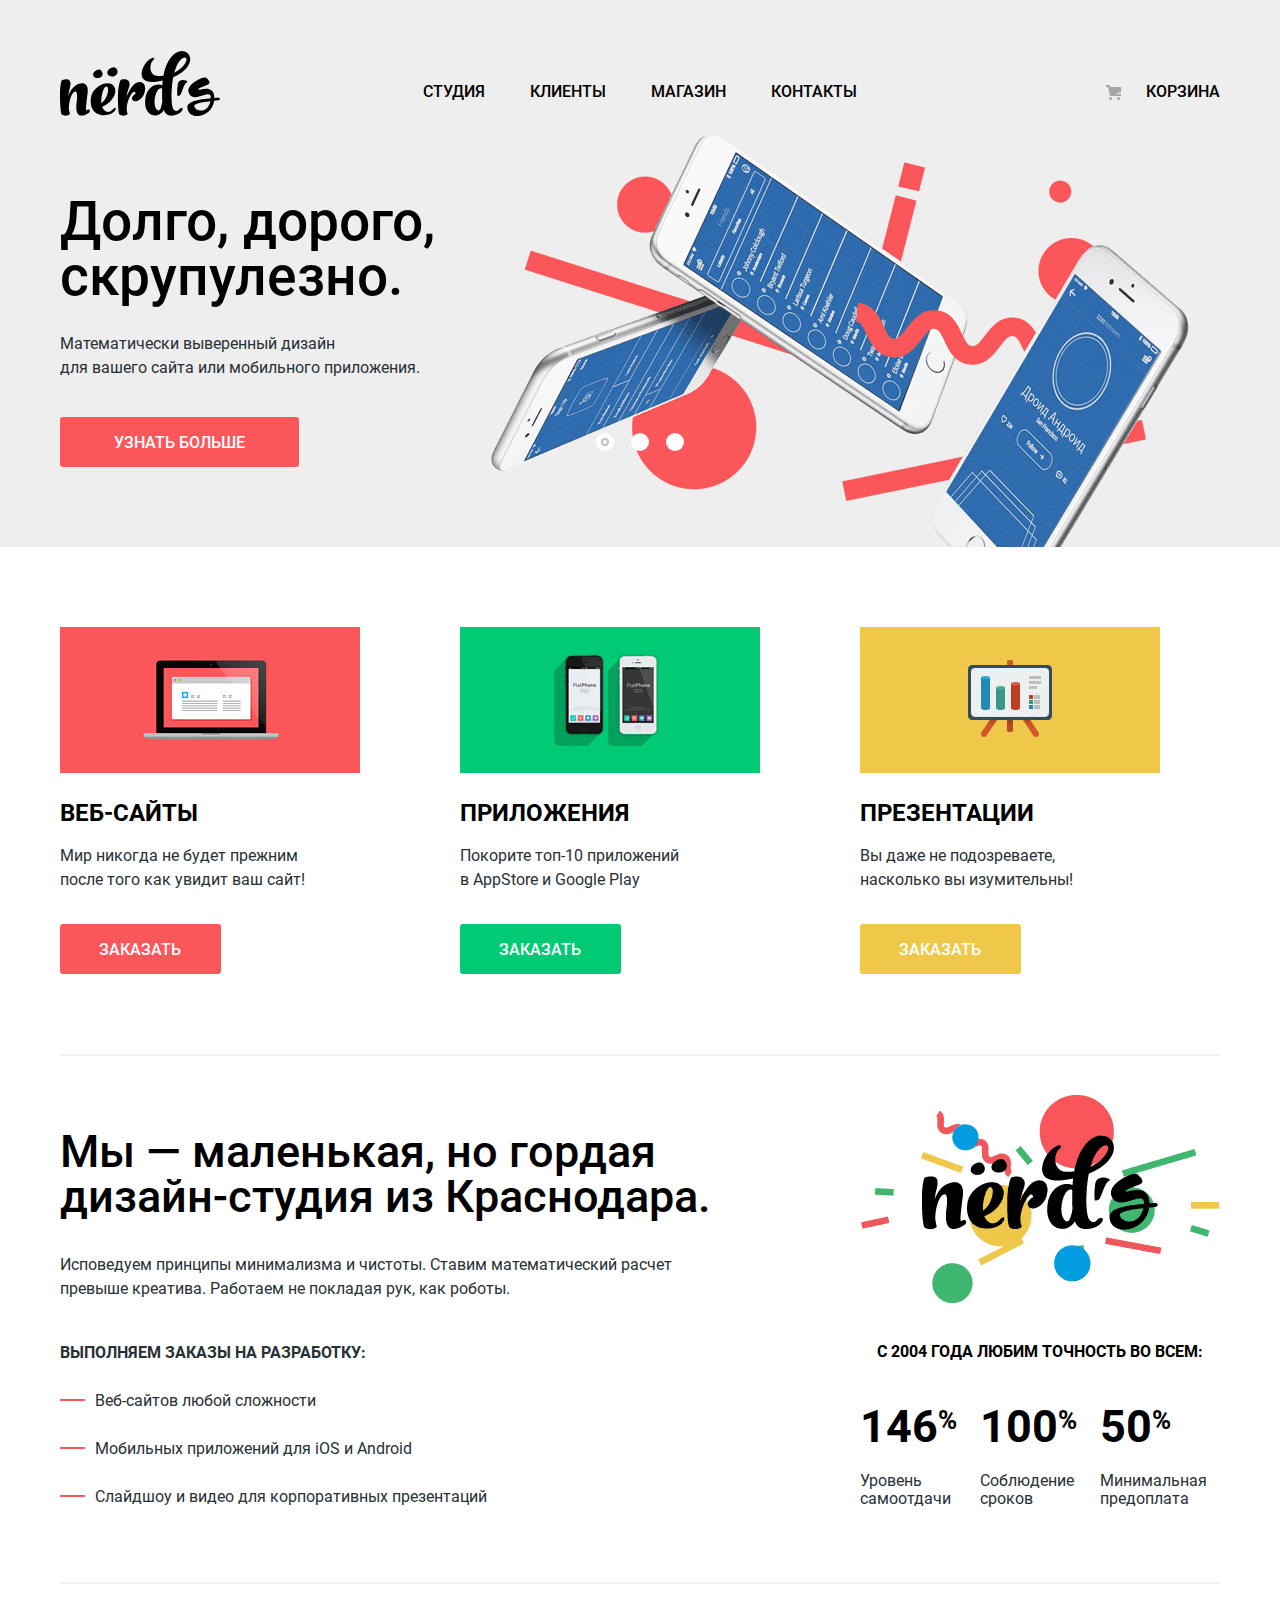
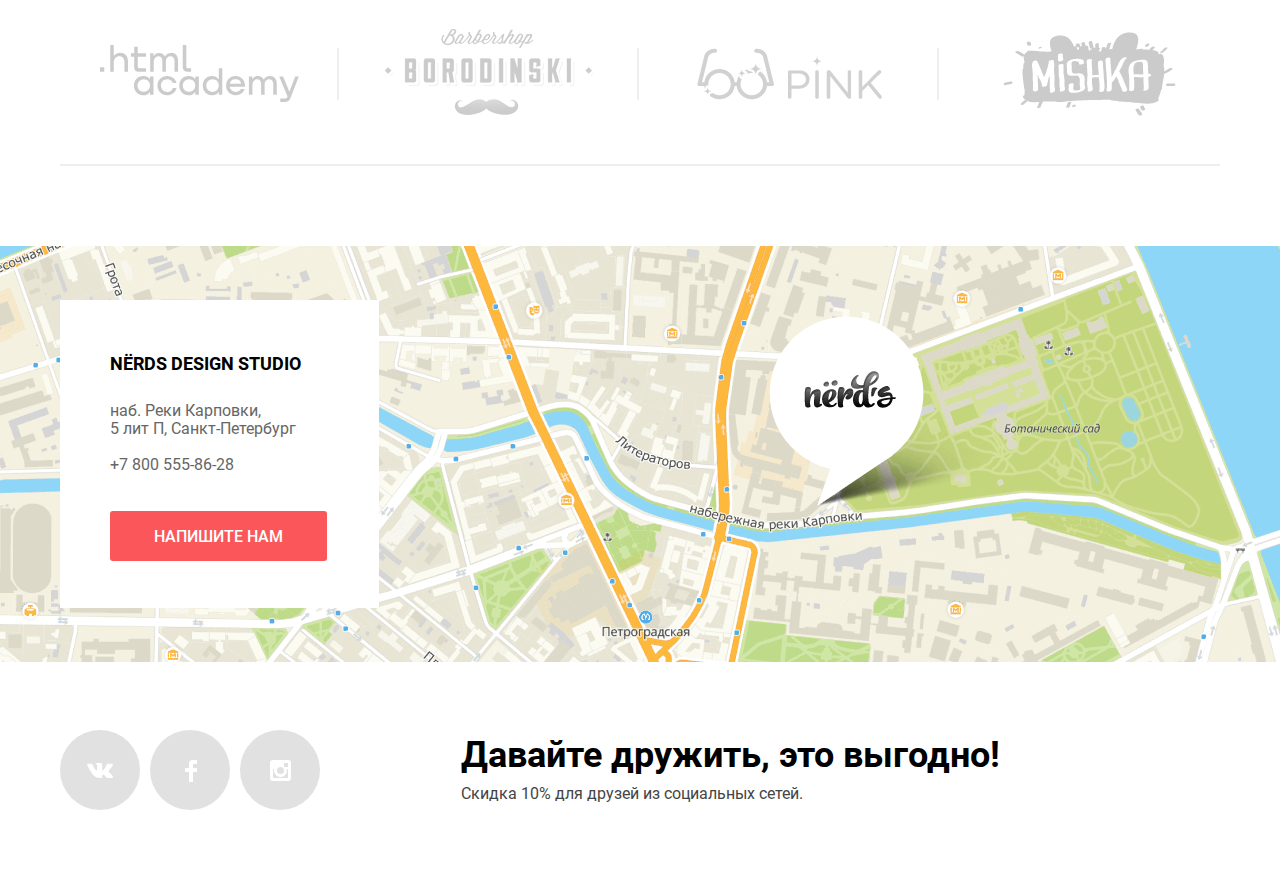
==== commit 5176feb4: "Анимация" ====
--- a/index.html
+++ b/index.html
@@ -4,7 +4,8 @@
     <meta charset="utf-8">
     <title>HTML Academy: Нёрдс</title>
     <link rel="stylesheet" href="css/normalize.css">
-    <link rel="stylesheet" href="css/style.css">
+    <!--<link rel="stylesheet" href="css/style.css">-->
+    <link rel="stylesheet" href="css/style_mini.css">
     <link rel="icon" href="favicon.ico">
     <link rel="icon" href="favicon/152.svg" type="image/svg+xml">
     <link rel="apple-touch-icon" href="favicon/180.png">
@@ -151,15 +152,15 @@
     </footer>
     <section class="feedback">
       <h2 class="visually-hidden">Для связи с нами</h2>
-      <form action="https://echo.htmlacademy.ru" method="post" class="feedback-form">
+      <form action="https://echo.htmlacademy.ru" method="post" class="feedback-form" target="_blank">
         <p class="feedback-plea"><b>Напишите нам</b></p>
         <p class="feedback-item feedback-item-name">
           <label for="name">Ваше имя:</label>
-          <input type="text" name="name" id="name" placeholder="Имя Фамилия" required>
+          <input type="text" name="name" id="name" placeholder="Имя Фамилия">
         </p>
         <p class="feedback-item feedback-item-email">
           <label for="email">Ваш email:</label>
-          <input type="email" name="email" id="email" placeholder="email@example.com"  required>
+          <input type="email" name="email" id="email" placeholder="email@example.com">
         </p>
         <p class="feedback-item feedback-item-letter">
           <label for="letter">Текст письма:</label>
@@ -174,6 +175,7 @@
         </button>
       </form>
     </section>
-    <script src="/js/script.js"></script>
+  <!--<script src="/js/script.js"></script>-->
+  <script src="js/script_mini.js"></script>
   </body>
 </html>
--- a/css/style.css
+++ b/css/style.css
@@ -333,10 +333,11 @@
     content: "";
     width: 760px;
     height: 431px;
-    background-position: -5px 0px;
+    background-position: -3px 0px;
     grid-column: 1 / 3;
     grid-row: 1 / 2;
     justify-self: end;
+    align-self: end;
 }
 
 .slide-current {
@@ -346,21 +347,22 @@
 .slider-item .btn {
     padding-left: 54px;
     padding-right: 54px;
+    margin-bottom: 80px;
 }
 
 .slider-wrapper {
     grid-column: 1 / 2;
     grid-row: 1 / -1;
-    align-self: center;
+    align-self: end;
     z-index: 2;
 }
 
 .slider-wrapper p:first-child {
-    margin-bottom: 25px;
+    margin-bottom: 28px;
 }
 
 .slider-wrapper p:last-of-type {
-    margin-bottom: 38px;
+    margin-bottom: 37px;
     width: 416px;
 }
 
@@ -392,8 +394,9 @@
     justify-content: space-between;
     width: 88px;
     position: absolute;
-    top: 317px;
+    /*top: 317px;*/
     left: 551px;
+    bottom: 96px;
 }
 
 .slider-controls button {
@@ -799,7 +802,8 @@
     color: var(--footer-gray, black);
     font-size: 16px;
     line-height: 22px;
-    padding-bottom: 68px;
+    /*padding-bottom: 68px;*/
+    padding-bottom: 65px;
 }
 
 .footer-social .center {
@@ -838,6 +842,11 @@
     margin: 0;
     display: flex;
     align-items: center;
+    flex-wrap: wrap;
+}
+
+.social-list li {
+    margin-bottom: 3px;
 }
 
 .social-list li:not(:last-child) {
@@ -919,6 +928,11 @@
 
 .modal-show {
     display: block;
+    animation: anima-open 0.6s;
+}
+
+.modal-error {
+    animation: shake 0.6s;
 }
 
 .feedback-form {
@@ -1084,15 +1098,16 @@
 
 .inner-page .page-title {
     background-color: var(--basic-gray, gray);
+    padding-bottom: 108px;
+    margin-bottom: 55px;
+}
+
+.page-title .center {
     color: var(--black, black);
     font-size: 55px;
     font-weight: 500;
     line-height: 55px;
     text-align: center;
-    margin: 0;
-    padding: 0;
-    padding-bottom: 108px;
-    margin-bottom: 55px;
 }
 
 .grid-container {
@@ -1101,7 +1116,7 @@
     grid-template-rows: auto 1fr;
     grid-template-areas:"search-settings gap sorting"
                         "search-settings gap catalog";
-    padding-bottom: 60px;
+    padding-bottom: 56px;
 }
 
 
@@ -1471,6 +1486,7 @@
     border-radius: 0 0 5px 5px;
     display: flex;
     flex-direction: column;
+    justify-content: flex-end;
     padding-top: 26px;
     box-sizing: border-box;
 }
@@ -1518,6 +1534,7 @@
     align-self: center;
     padding-left: 72px;
     padding-right: 72px;
+    margin-bottom: 44px;
 }
 
 .pagination {
@@ -1530,6 +1547,7 @@
 
 .pagination-item {
     box-sizing: border-box;
+    margin-bottom: 4px;
 }
 
 .pagination-item:not(:first-child) {
@@ -1564,3 +1582,42 @@
     border: 3px solid var(--page-border-gray, gray);
     outline-style: none;
 }
+
+
+/*-----------------------Animation---------------------------------*/
+
+@keyframes anima-open {
+    0% {
+        transform: scale(0.1);
+    }
+
+    70% {
+        transform: scale(1.2);
+    }
+
+    100% {
+        transform: scale(1);
+    }
+}
+
+@keyframes shake {
+    0%,
+    100% {
+        transform: translateX(0);
+    }
+
+    10%,
+    30%,
+    50%,
+    70%,
+    90% {
+        transform: translateX(-10px);
+    }
+
+    20%,
+    40%,
+    60%,
+    80% {
+        transform: translateX(10px);
+    }
+}--- a/css/style_mini.css
+++ b/css/style_mini.css
@@ -0,0 +1 @@
+@font-face{font-family:Roboto;src:local("Roboto"),local("RobotoRegular"),url(../fonts/roboto.woff2) format("woff2"),url(../fonts/roboto.woff) format("woff");font-weight:400;font-style:normal}@font-face{font-family:Roboto;src:local("RobotoBold"),url(../fonts/robotobold.woff2) format("woff2"),url(../fonts/robotobold.woff) format("woff");font-weight:700;font-style:normal}@font-face{font-family:Roboto;src:local("RobotoMedium"),url(../fonts/robotomedium.woff2) format("woff2"),url(../fonts/robotomedium.woff) format("woff");font-weight:500;font-style:normal}:root{--basic-gray:#EEEEEE;--black:#000000;--black-active:rgba(0, 0, 0, 0.3);--white:#FFFFFF;--grafit:#283136;--dark-gray:rgba(77, 77, 77, 1);--dark-gray-opacity:rgba(77, 77, 77, 0.12);--catalog-desc-gray:#666666;--footer-gray:#444444;--footer-gray-lighter:rgba(68, 68, 68, 0.5);--page-border-gray:#DBDBDB;--scale-line:#D7DCDF;--toggle-inside:#ABABAB;--toggle-sadow:rgba(0, 0, 0, 0.15);--input-border:rgba(215, 220, 222, 1);--input-border-hover:rgba(180, 185, 187, 1);--input-border-focus-invalid:rgba(231, 66, 70, 1);--slider-btn:#C1C1C1;--color-active-btn:rgba(255, 255, 255, 0.3);--catalog-border:rgba(0, 0, 0, 0.1);--catalog-shadow:rgba(0, 0, 0, 0.25);--form-shadow:rgba(0, 0, 0, 0.4);--red:#FB565A;--red-hover-btn:#E74246;--red-active-btn:#D7373B;--green-btn:#00CA74;--green-hover-btn:#00BC6C;--green-active-btn:#00AA62;--yellow-btn:#EFC849;--yellow-hover-btn:#EAB534;--yellow-active-btn:#E5A722;--gray-btn:#EEEEEE;--gray-hover-btn:#DFDFDF;--gray-active-btn:#D5D5D5;--social-btn:linear-gradient(0deg, #E1E1E1, #E1E1E1),#FFFFFF;--social-hover-btn:linear-gradient(0deg, #E74246, #E74246),#FFFFFF;--social-active-btn:linear-gradient(0deg, #D7373B, #D7373B),#FFFFFF}.page{height:100%}.page-body{font-family:Roboto,Arial,sans-serif;margin:0;padding:0;font-size:16px;line-height:24px;font-weight:400;color:var(--grafit,#000);background-color:var(--white);min-height:100vh;display:grid;grid-template-rows:min-content 1fr min-content;align-content:start}.page-body a{text-decoration:none}.page-body img{max-width:100%;height:auto}.visually-hidden{position:absolute;clip:rect(0 0 0 0);width:1px;height:1px;margin:-1px}.center{width:1160px;margin:0 auto;padding:0 15px}.btn{text-transform:uppercase;color:var(--white,#fff);font-size:16px;font-weight:500;line-height:18px;text-align:center;outline-style:none;border:none;border-radius:3px;box-sizing:border-box;padding-top:17px;padding-bottom:15px;display:inline-block;vertical-align:middle}.btn-red{background-color:var(--red,red)}.btn-red:focus,.btn-red:hover{background-color:var(--red-hover-btn,red);outline-style:none}.btn-red:active{background-color:var(--red-active-btn,red);color:var(--color-active-btn)}.btn-green{background-color:var(--green-btn,green)}.btn-green:focus,.btn-green:hover{background-color:var(--green-hover-btn,green);outline-style:none}.btn-green:active{background-color:var(--green-active-btn,green);color:var(--color-active-btn)}.btn-yellow{background-color:var(--yellow-btn,#ff0)}.btn-yellow:focus,.btn-yellow:hover{background-color:var(--yellow-hover-btn,#ff0);outline-style:none}.btn-yellow:active{background-color:var(--yellow-active-btn,#ff0);color:var(--color-active-btn)}.btn-gray{color:var(--black,#000);background-color:var(--gray-btn,gray)}.btn-gray:focus,.btn-gray:hover{background-color:var(--gray-hover-btn,gray)}.btn-gray:active{background-color:var(--gray-active-btn,gray);color:var(--black-active)}.main-header{background-color:var(--basic-gray);padding-top:50px}.main-nav{font-size:16px;line-height:30px;font-weight:500;text-transform:uppercase;color:var(--black,#000);background-color:transparent;display:grid;grid-template-columns:1fr 4fr 1fr}.main-logo:focus,.main-logo:hover{opacity:.7;outline-style:none}.main-logo:active{opacity:.3}.main-logo img{display:block}.site-nav{list-style:none;justify-self:center;padding:0;margin:0;display:flex;flex-wrap:wrap}.site-nav li:not(:first-child){margin-left:45px}.site-nav a{box-sizing:border-box;padding-top:27px;padding-bottom:9px}.card-link,.site-nav a{color:var(--black,#000);display:inline-block;vertical-align:middle}.card-link{justify-self:end;display:flex;align-self:center;box-sizing:border-box;padding-top:27px;padding-bottom:9px}.card-link::before{content:"";width:15px;height:15px;background-image:url(../img/basket-icon.svg);background-repeat:no-repeat;margin-right:25px;align-self:center}.card-link:focus,.card-link:hover,.site-nav a:focus,.site-nav a:hover{color:var(--red,red);outline-style:none}.card-link:active,.site-nav a:active{color:var(--black);opacity:.3}.card-link.current-link,.site-nav .current-link{border-bottom:2px solid var(--red)}.card-link:active::before{opacity:1}.slider{background-color:var(--basic-gray,gray);margin-bottom:80px}.slider .center{position:relative}.slider p{padding:0;margin:0}.slider-list{list-style:none;padding:0;margin:0}.slider-item{text-align:left;display:grid;grid-template-columns:538px 1fr;grid-template-rows:minmax(430px,max-content)}.slider-item{display:none}.slider-item::after{grid-column:-1;content:"";width:760px;height:431px;background-position:-3px 0;grid-column:1/3;grid-row:1/2;justify-self:end;align-self:end}.slide-current{display:grid}.slider-item .btn{padding-left:54px;padding-right:54px;margin-bottom:80px}.slider-wrapper{grid-column:1/2;grid-row:1/-1;align-self:end;z-index:2}.slider-wrapper p:first-child{margin-bottom:28px}.slider-wrapper p:last-of-type{margin-bottom:37px;width:416px}.slider-item-work::after{background-image:url(../img/slider/nerds-index-slide1.png);background-repeat:no-repeat}.slider-item-math::after{background-image:url(../img/slider/nerds-index-slide2.png);background-repeat:no-repeat}.slider-item-night::after{background-image:url(../img/slider/nerds-index-slide3.png);background-repeat:no-repeat}.slider-item b{font-weight:500;font-size:55px;line-height:55px;color:var(--black,#000)}.slider-controls{display:flex;justify-content:space-between;width:88px;position:absolute;left:551px;bottom:96px}.slider-controls button{padding:0;width:18px;height:18px;border-radius:50%;background-color:var(--white,#fff);border:0;cursor:pointer;position:relative}.slider-controls .current::before{content:"";position:absolute;width:4px;height:4px;border:2px solid var(--slider-btn,gray);border-radius:50%;top:5px;left:5px}.our-services{background-color:transparent;border-bottom:2px solid var(--basic-gray,gray);padding-bottom:80px;margin-bottom:39px}.service-list{list-style:none;padding:0;margin:0;display:grid;grid-template-columns:300px 300px 300px;gap:100px;justify-content:start}.service-item{text-align:left;display:flex;flex-direction:column;align-items:flex-start}.service-item-web::before{background-image:url(../img/illustrations/illustration-web.jpg);background-repeat:no-repeat;content:"";width:300px;height:146px;margin-bottom:25px}.service-item-applications::before{background-image:url(../img/illustrations/illustration-application.jpg);background-repeat:no-repeat;content:"";width:300px;height:146px;margin-bottom:25px}.service-item-pesentations::before{background-image:url(../img/illustrations/illustration-presentation.jpg);background-repeat:no-repeat;content:"";width:300px;height:146px;margin-bottom:25px}.service-item h3{font-weight:700;font-size:24px;line-height:30px;text-transform:uppercase;color:var(--black,#000);margin:0;padding:0;padding-bottom:16px}.service-item p{width:260px;margin:0;padding:0;padding-bottom:32px}.service-item .btn{padding-left:39px;padding-right:40px}.company-desc{background-color:transparent;display:grid;grid-template-columns:repeat(12,60px);gap:40px;justify-content:space-between;padding-bottom:73px}.container-left{grid-column:1/8}.container-left p{margin:0;padding:0;margin-bottom:34px}.container-left p:first-child{padding-top:34px}.container-left p:nth-child(2){margin-bottom:40px}.container-left .list-title{margin-bottom:24px}.container-left b{font-weight:500;font-size:45px;line-height:45px;color:var(--black,#000)}.list-title{text-transform:uppercase;font-weight:700}.ability-list{list-style:none;padding:0;margin:0}.ability-item{margin-bottom:24px;padding-left:35px;position:relative}.ability-item:last-child{margin-bottom:0}.ability-item::before{content:"";position:absolute;width:25px;height:2px;background-color:var(--red);top:10px;left:0}.container-right{grid-column:-1/-5;display:flex;flex-direction:column}.container-right::before{content:"";width:360px;height:208px;background-image:url(../img/illustrations/nerds-illustration.png);background-repeat:no-repeat;align-items:center;margin-bottom:37px}.container-right p{padding:0;margin:0}.container-right>p{text-align:center;margin-bottom:31px}.container-right b{text-transform:uppercase;font:inherit;font-weight:700;color:var(--black,#000)}.statistic-list{list-style:none;padding:0;margin:0;display:grid;grid-template-columns:1fr 1fr 1fr;align-self:flex-start}.statistic-item h3{font-weight:700;font-size:45px;line-height:64px;color:var(--black,#000);padding:0;margin:0;margin-bottom:13px}.statistic-item sup{font:inherit;font-size:26px;line-height:40px}.statistic-item p{line-height:18px}.projects{background-color:transparent;margin-bottom:80px}.project-list{list-style:none;padding:0;margin:0;display:grid;grid-template-columns:279px 300px 300px 300px;align-items:stretch;justify-items:stretch;border-top:2px solid var(--basic-gray,gray);border-bottom:2px solid var(--basic-gray,gray)}.project-item{position:relative;display:grid}.project-item:not(:last-child)::after{content:"";position:absolute;width:2px;height:52px;background-color:var(--basic-gray,gray);right:0;top:64px}.project-item a{display:block;opacity:.2;width:100%;padding:45px 0;display:grid}.project-item img{align-self:center;justify-self:center}.project-item a:focus,.project-item a:hover{opacity:1;outline-style:none}.project-item a:active{opacity:.1}.main-footer{background-color:transparent}.footer-location{text-align:left;background-color:var(--white);background-image:url(../img/map/map.png);background-repeat:no-repeat;background-position:center;min-height:416px;color:var(--catalog-desc-gray,#000);line-height:18px;margin-bottom:68px;position:relative}.footer-location iframe{position:absolute;top:0;left:0;right:0;bottom:0;width:100%;height:416px;z-index:1}.footer-location .center{position:relative}.footer-location .center::before{content:"";position:absolute;width:231px;height:190px;background-color:transparent;background-image:url(../img/map/map-marker.png);left:60.8%;top:16.8%;z-index:0}.footer-location b{font-weight:700;font-size:18px;line-height:30px;color:var(--black,#000);text-transform:uppercase}.footer-location .center{display:grid;grid-template-columns:319px 1fr;grid-template-rows:1fr;min-height:416px}.adrr-wrapper{box-sizing:border-box;background-color:var(--white);min-height:308px;align-self:center;justify-content:start;padding:49px 50px 47px 50px;position:relative;z-index:2}.adrr-wrapper p{margin:0;padding:0;margin-bottom:18px}.adrr-wrapper p:first-child{margin-bottom:23px}.footer-phone{font:inherit;color:inherit;display:block;margin-bottom:37px}.adrr-wrapper .btn{padding-left:44px;padding-right:44px}.footer-social{text-align:left;color:var(--footer-gray,#000);font-size:16px;line-height:22px;padding-bottom:65px}.footer-social .center{display:grid;grid-template-columns:260px 1fr;grid-template-rows:1fr;gap:141px}.footer-social h2{color:var(--black,#000);font-weight:700;font-size:36px;line-height:36px;margin:0;padding:0;padding-top:7px;margin-bottom:10px}.footer-social p{margin:0;padding:0;margin-bottom:6px}.footer-social .social-text{grid-column:2}.social-list{list-style:none;grid-column:1;grid-row:1;padding:0;margin:0;display:flex;align-items:center;flex-wrap:wrap}.social-list li{margin-bottom:3px}.social-list li:not(:last-child){margin-right:10px}.social-btn{background:var(--social-btn);color:var(--white,#fff);width:80px;height:80px;display:block;font-size:0;line-height:inherit;position:relative;border-radius:50%}.social-btn:focus,.social-btn:hover{background:var(--social-hover-btn);outline-style:none}.social-btn:active{background:var(--social-active-btn)}.vk-btn::before{content:"";width:26px;height:15px;background:url(../img/social/vk-icon.svg) no-repeat;position:absolute;top:33px;left:27px}.fb-btn::before{content:"";width:12px;height:22px;background:url(../img/social/fb-icon.svg) no-repeat;position:absolute;top:30px;left:35px}.inst-btn::before{content:"";width:21px;height:21px;background:url(../img/social/insta-icon.svg) no-repeat;position:absolute;top:30px;left:30px}.social-btn:active::before{opacity:.3}.feedback{background-color:transparent;color:var(--black,#000);line-height:24px;text-align:left;position:fixed;bottom:0;right:0;left:0;bottom:auto;top:166px;display:none;z-index:5}.modal-show{display:block;animation:anima-open .6s}.modal-error{animation:shake .6s}.feedback-form{position:relative;margin:auto;width:960px;box-sizing:border-box;box-shadow:0 20px 40px var(--form-shadow);background-color:var(--white,#fff);padding:78px 99px 84px 100px;display:grid;grid-template-columns:1fr 1fr;grid-template-rows:min-content min-content min-content min-content;justify-items:start}.feedback-form .close-btn{opacity:.3;position:absolute;right:85px;top:75px}.feedback-form .close-btn:focus,.feedback-form .close-btn:hover{opacity:1}.feedback-form .close-btn:active{opacity:.1}.feedback-form .btn{justify-self:start;grid-row:-1}.feedback-item-name{grid-row:2/3}.feedback-item-email{grid-row:2/3;justify-self:end}.feedback-item-letter{grid-row:3/4;grid-column:1/-1}.feedback-form p{padding:0;margin:0}.feedback-form .feedback-plea{margin-bottom:40px}.feedback-form .feedback-item{margin-bottom:32px}.feedback-form .feedback-item:last-of-type{margin-bottom:41px}.feedback-form b{font-weight:700;font-size:45px;list-style:53px}.close-btn{background-color:transparent;outline-style:none;border:0}.feedback-form label{font-weight:700;font-size:16px;line-height:18px;display:block;margin-bottom:9px}.feedback-form input{font:inherit;color:var(--footer-gray);background-color:transparent;border:2px solid var(--input-border);border-radius:3px;box-sizing:border-box;font-size:16px;line-height:18px;width:360px;padding:15px;padding-right:14px}.feedback-form input::placeholder{color:var(--footer-gray,#000);opacity:.5}.feedback-form input:hover{border:2px solid var(--input-border-hover);color:var(--footer-gray-lighter)}.feedback-form input:focus{border:2px solid var(--black,#000);color:var(--footer-gray,#000);outline-style:none}.feedback-form input:focus:invalid{border:2px solid var(--input-border-focus-invalid,red);color:var(--input-border-focus-invalid,red)}.feedback-form textarea{font:inherit;color:var(--footer-gray-lighter,#000);background-color:transparent;border:2px solid var(--input-border);border-radius:3px;box-sizing:border-box;font-size:16px;line-height:18px;width:760px;min-height:118px;box-sizing:border-box;padding:15px;padding-right:15px}.feedback-form textarea:hover{border:2px solid var(--input-border-hover);color:var(--footer-gray-lighter,#000)}.feedback-form textarea:focus{border:2px solid var(--black,#000);color:var(--footer-gray,#000);outline-style:none}.feedback-form .btn{padding-left:84px;padding-right:83px}.inner-page .main-header{padding-bottom:74px}.inner-page .page-title{background-color:var(--basic-gray,gray);padding-bottom:108px;margin-bottom:55px}.page-title .center{color:var(--black,#000);font-size:55px;font-weight:500;line-height:55px;text-align:center}.grid-container{display:grid;grid-template-columns:260px 140px 1fr;grid-template-rows:auto 1fr;grid-template-areas:"search-settings gap sorting" "search-settings gap catalog";padding-bottom:56px}.search-settings{grid-area:search-settings}.search-settings-form legend{text-transform:uppercase;font-size:18px;line-height:30px;font-weight:700;text-align:left;color:var(--black,#000)}.search-settings-form fieldset{border:0;margin:0;padding:0;margin-bottom:47px}.search-settings-form legend{margin-bottom:15px}.search-settings-form ul{list-style:none;line-height:20px;padding:0;margin:0}.search-settings-form label{display:block;position:relative;cursor:pointer;user-select:none}.search-settings-form li:not(:last-child){padding-bottom:20px}.search-settings-form .btn{padding-left:88px;padding-right:89px}.search-settings-form .price-filter{margin-bottom:54px}.price-filter legend{margin-bottom:49px}.price-filter input{background-color:var(--basic-gray,gray);font:inherit;color:var(--grafit,#000);outline-style:none;border:0;text-align:center;width:50px;padding:8px 15px;margin-left:10px;border-radius:3px}.price-filter label{font:inherit;color:var(--grafit,#000);text-transform:uppercase;font-size:16px;line-height:22px}.prince-controls{display:flex;justify-content:space-between}input[type=number]::-webkit-inner-spin-button,input[type=number]::-webkit-outer-spin-button{-webkit-appearance:none;margin:0}.range-controls{height:41px;background-color:var(--gray-btn,gray);border-radius:3px;margin-bottom:14px;padding-top:39px;padding-left:19px;padding-right:22px}.range-controls .scale{height:2px;background-color:var(--scale-line,gray)}.range-controls .bar{height:2px;width:60%;background-color:var(--green-btn,green);position:relative}.range-controls .toggle{position:absolute;height:4px;width:4px;background-color:var(--toggle-inside,gray);padding:0;border:8px solid var(--white,#fff);border-radius:50%;box-shadow:0 2px 1px var(--toggle-sadow);top:-9px;cursor:pointer}.range-controls .toggle-min{left:0}.range-controls .toggle-max{right:0}.input-checkbox+label,.input-radio+label{color:inherit;margin-left:36px}.input-checkbox:disabled+label,.input-radio:disabled+label{opacity:.3}.input-radio+label::before{content:"";position:absolute;width:25px;height:25px;background:url(../img/icons/radio-off.svg) no-repeat;left:-36px;top:-3px;opacity:.4}.input-radio+label:hover::before,.input-radio:focus+label::before{opacity:1}.input-radio:disabled+label::before{opacity:.1}.input-radio:checked+label::before{background:url(../img/icons/radio-on.svg) no-repeat}.input-checkbox+label::before{content:"";position:absolute;width:25px;height:23px;background:url(../img/icons/checkbox-off.svg) no-repeat;left:-36px;top:-2px;opacity:.4}.input-checkbox:checked+label::before{background:url(../img/icons/checkbox-on.svg) no-repeat}.input-checkbox+label:hover::before,.input-checkbox:focus+label::before{opacity:1}.input-checkbox:disabled+label::before{opacity:.1}.sorting{color:var(--black,#000);grid-area:sorting;display:grid;gap:47px;grid-template-columns:auto 1fr auto;margin-bottom:49px}.sorting-title{padding:0;margin:0;text-transform:uppercase;font-weight:700;font-size:18px;line-height:30px;text-align:left;grid-column:1;justify-self:start}.sorting-list{list-style:none;justify-self:end;padding:0;margin:0;display:flex;flex-wrap:wrap;align-items:center}.sorting-list li{flex-shrink:0}.sorting-list-menu li:not(:first-child){margin-left:25px}.sorting-item a{text-transform:uppercase;font:inherit;font-size:14px;line-height:18px;color:inherit;opacity:.3}.sorting-item a:focus,.sorting-item a:hover{outline-style:none;opacity:.6}.sorting-item .active-item,.sorting-item a:active{opacity:1}.sorting-item-badge{width:11px}.sorting-item-badge:not(:first-child){margin-left:19px}.sorting-item-badge a{font-size:0;display:block;width:100%;height:100%;position:relative}.sorting-item-badge a::before{content:"";position:absolute;width:0;height:0;border-top:10px solid transparent;border-bottom:10px solid transparent;border-left:6px solid transparent;border-right:6px solid transparent}.sorting-item-badge-down a::before{border-top-color:var(--black);top:4px}.sorting-item-badge-up a::before{border-bottom-color:var(--black);bottom:4px}.catalog{grid-area:catalog}.catalog-list{list-style:none;margin:0;padding:0;padding-bottom:54px;display:grid;grid-template-columns:358px 358px;column-gap:42px;row-gap:33px}.catalog-item{background-color:var(--dark-gray-opacity,gray);box-shadow:0 0 0 1px var(--catalog-border);border-radius:5px;display:grid;grid-template-rows:40px 1fr;position:relative;justify-content:center;overflow:hidden}.catalog-item::before{content:"";width:14px;height:14px;background-color:var(--white,#fff);border-radius:50%;align-self:center;margin-left:16px;box-shadow:24px 0 0 var(--white,#fff),48px 0 0 var(--white,#fff)}.catalog-item:focus,.catalog-item:focus-within,.catalog-item:hover{background-color:var(--dark-gray,gray);border-color:transparent;border-radius:5px;box-shadow:0 6px 15px var(--catalog-shadow,gray);outline-style:none}.catalog-item img{display:block;margin:auto;grid-row:2/-1}.img-container{margin:0;padding:0;align-self:center}.catalog-item-description{background-color:var(--basic-gray,gray);text-align:center;color:var(--catalog-desc-gray,#000);line-height:18px;position:absolute;bottom:0;width:100%;min-height:231px;visibility:hidden;border-radius:0 0 5px 5px;display:flex;flex-direction:column;justify-content:flex-end;padding-top:26px;box-sizing:border-box}.catalog-item:focus .catalog-item-description,.catalog-item:focus-within .catalog-item-description,.catalog-item:hover .catalog-item-description{visibility:visible}.catalog-item-description a{color:var(--black,#000);margin-bottom:12px}.catalog-item-description p{align-self:center;width:255px;margin:0;padding:0;margin-bottom:32px}.catalog-item-description a:focus,.catalog-item-description a:hover{outline-style:none;color:var(--red,pink)}.catalog-item-description a:active{color:var(--black-active,#a9a9a9)}.catalog-item-description h3{font-size:18;font-weight:700;line-height:30px;text-transform:uppercase;color:inherit;margin:0;padding:0}.catalog-item .btn{align-self:center;padding-left:72px;padding-right:72px;margin-bottom:44px}.pagination{list-style:none;padding:0;margin:0;display:flex;flex-wrap:wrap}.pagination-item{box-sizing:border-box;margin-bottom:4px}.pagination-item:not(:first-child){margin-left:11px}.page-link{display:block;box-sizing:border-box}.page-link{padding-left:20px;padding-right:20px}.next-btn{padding-left:78px;padding-right:77px}.current-page{background:0 0;border:3px solid var(--page-border-gray,gray);padding:14px 18px 12px 18px}.current-page:active,.current-page:focus,.current-page:hover{background:0 0;border:3px solid var(--page-border-gray,gray);outline-style:none}@keyframes anima-open{0%{transform:scale(.1)}70%{transform:scale(1.2)}100%{transform:scale(1)}}@keyframes shake{0%,100%{transform:translateX(0)}10%,30%,50%,70%,90%{transform:translateX(-10px)}20%,40%,60%,80%{transform:translateX(10px)}}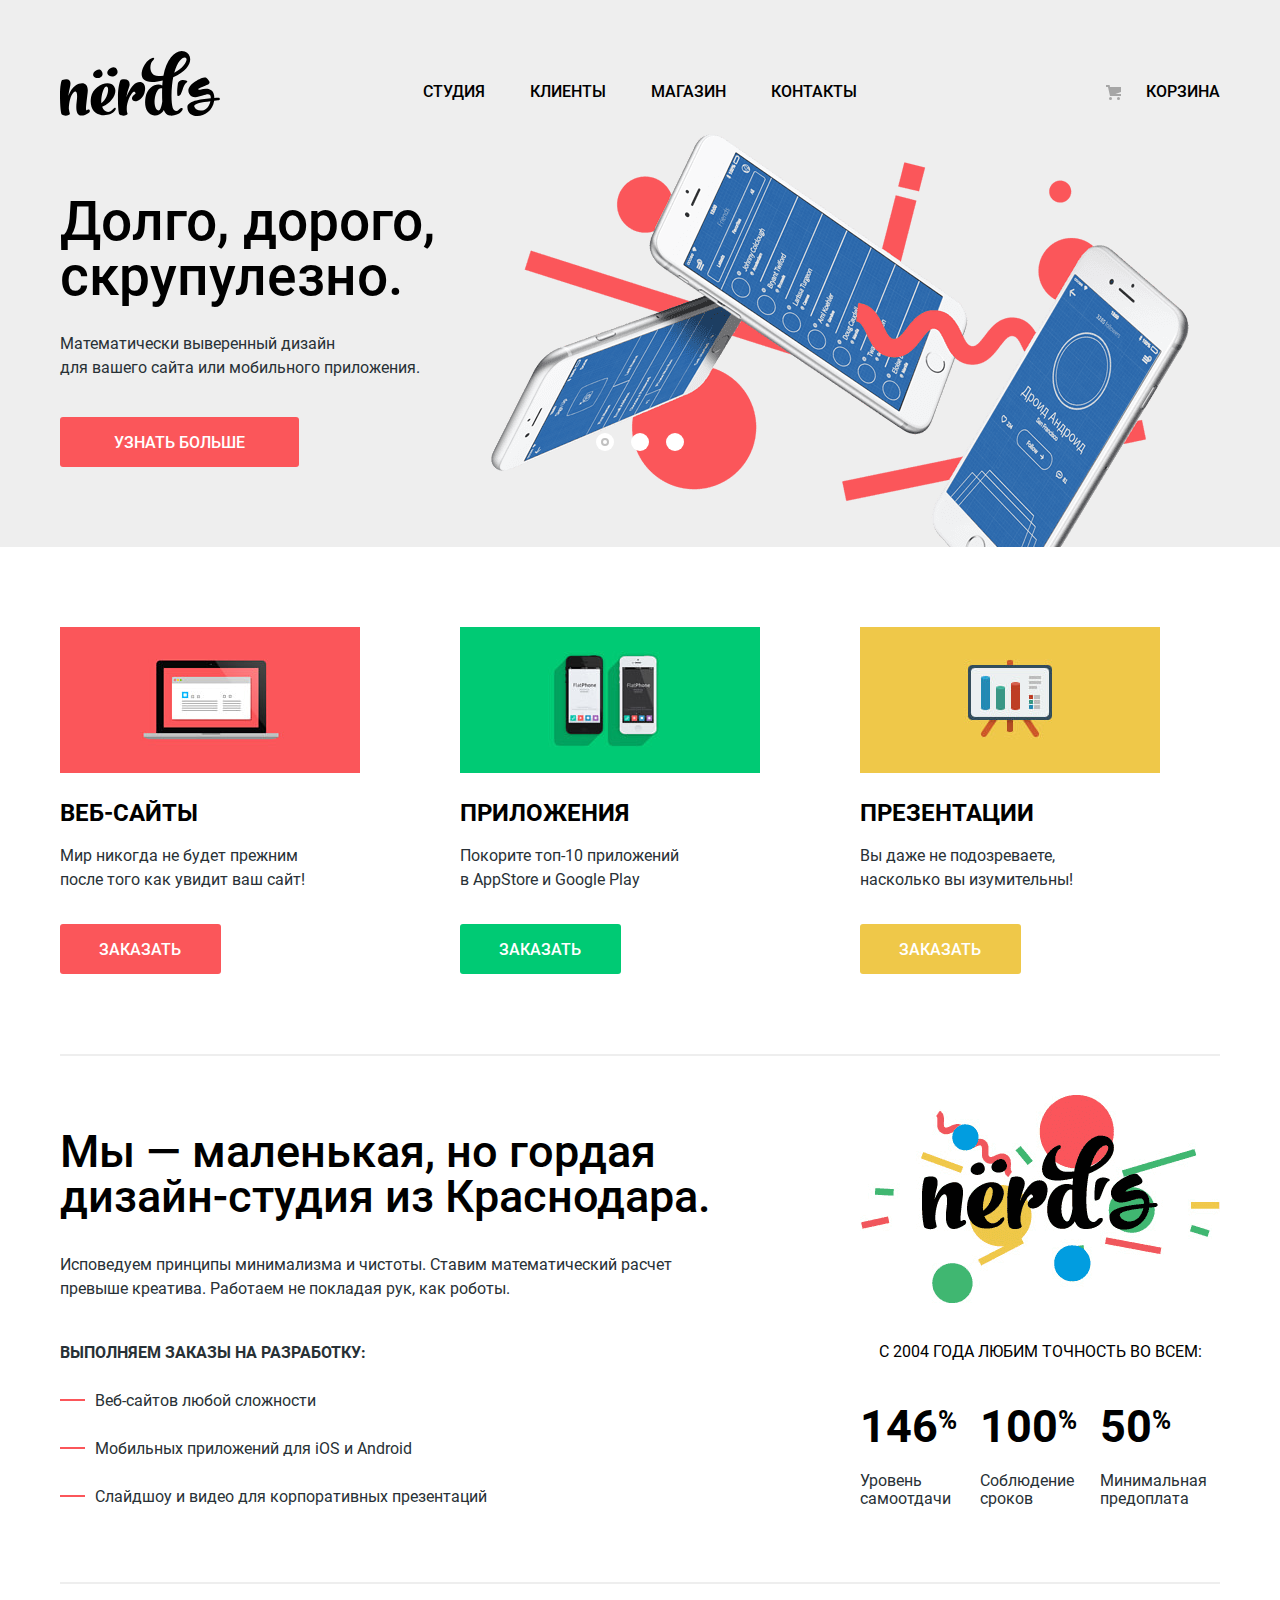
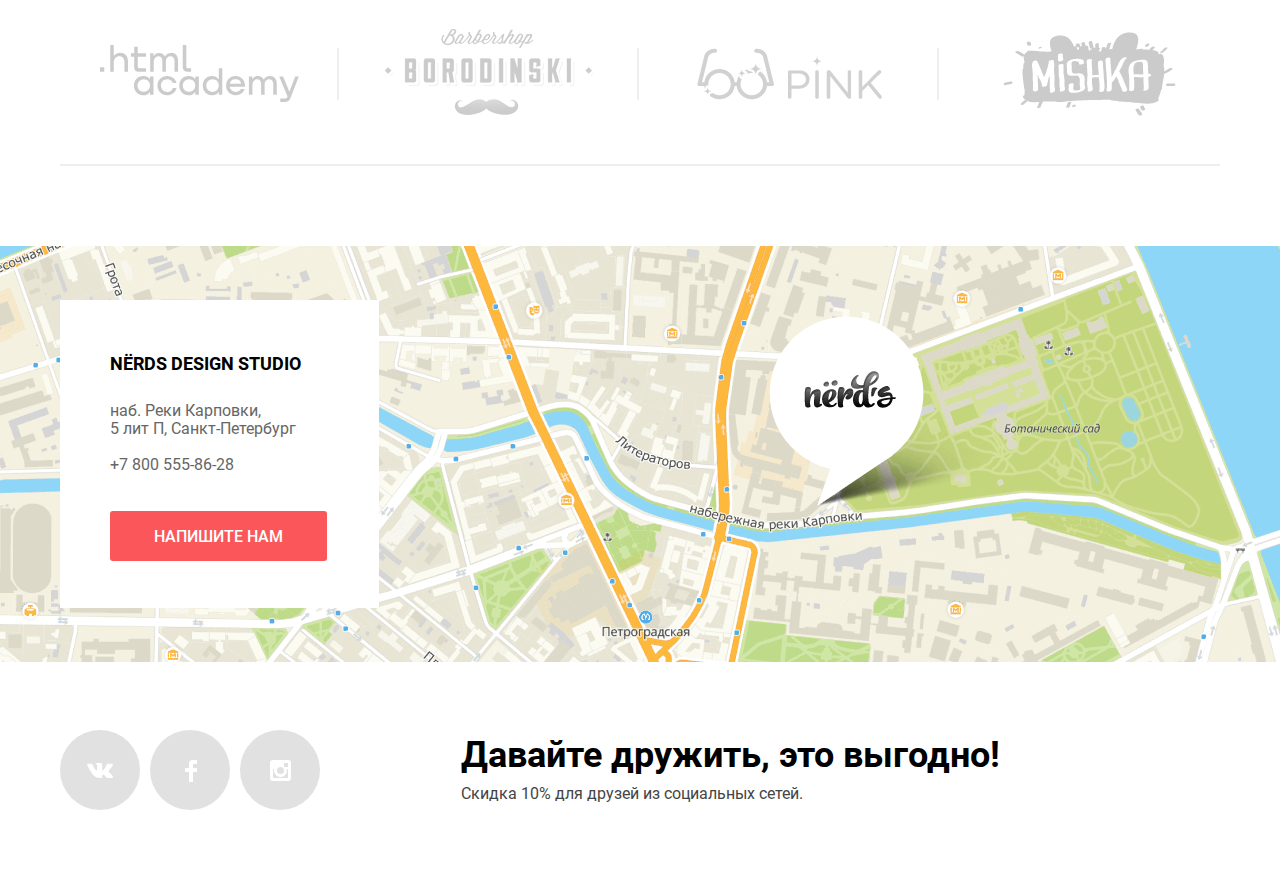
==== commit 0f68be57: "Последние правки перед первой защитой" ====
--- a/index.html
+++ b/index.html
@@ -1,181 +1,183 @@
 <!DOCTYPE html>
 <html class="page" lang="ru">
-  <head>
-    <meta charset="utf-8">
-    <title>HTML Academy: Нёрдс</title>
-    <link rel="stylesheet" href="css/normalize.css">
-    <!--<link rel="stylesheet" href="css/style.css">-->
-    <link rel="stylesheet" href="css/style_mini.css">
-    <link rel="icon" href="favicon.ico">
-    <link rel="icon" href="favicon/152.svg" type="image/svg+xml">
-    <link rel="apple-touch-icon" href="favicon/180.png">
-    <link rel="manifest" href="manifest.webmanifest">
-  </head>
-  <body class="page-body">
-    <header class="main-header">
-        <nav class="main-nav center">
-          <a class="main-logo">
+   <head>
+      <meta charset="utf-8">
+      <title>HTML Academy: Нёрдс</title>
+      <link rel="stylesheet" href="css/normalize.css">
+      <!--<link rel="stylesheet" href="css/style.css">-->
+      <link rel="stylesheet" href="css/style_mini.css">
+      <link rel="icon" href="favicon.ico">
+      <link rel="icon" href="favicon/152.svg" type="image/svg+xml">
+      <link rel="apple-touch-icon" href="favicon/180.png">
+      <link rel="manifest" href="manifest.webmanifest">
+   </head>
+   <body class="page-body">
+      <header class="main-header">
+         <nav class="main-nav center">
+            <a class="main-logo">
             <img src="img/nerds-logo.svg" width="160" height="65" alt="Логотип студии Нёрдс" class="logo">
-          </a>
-          <ul class="site-nav">
-            <li><a href="blank.html">Студия</a></li>
-            <li><a href="blank.html">Клиенты</a></li>
-            <li><a href="catalog.html">Магазин</a></li>
-            <li><a href="blank.html">Контакты</a></li>
-          </ul>
-          <a href="blank.html" class="card-link">Корзина</a>
-        </nav>
-    </header>
-    <main class="wrapper">
-      <h1 class="visually-hidden">Дизайн-студия "Нёрдс"</h1>
-      <section class="slider">
-        <div class="center">
-          <h2 class="visually-hidden">Принципы студии.</h2>
-          <ul class="slider-list">
-            <li class="slider-item slider-item-work slide-current">
-              <div class="slider-wrapper">
-                <p><b>Долго, дорого, скрупулезно.</b></p>
-                <p>Математически выверенный дизайн <br>для вашего сайта или мобильного приложения.</p>
-                <a href="blank.html" class="btn btn-red">УЗНАТЬ БОЛЬШЕ</a>
-              </div>
-            </li>
-            <li class="slider-item slider-item-math">
-              <div class="slider-wrapper">
-                <p><b>Любим математику как никто другой</b></p>
-                <p>Никакого креатива, только математические формулы для расчета идеальных пропорций</p>
-                <a href="blank.html" class="btn btn-red">УЗНАТЬ БОЛЬШЕ</a>
-              </div>
-            </li>
-            <li class="slider-item slider-item-night">
-              <div class="slider-wrapper">
-                <p><b>Только ночь,<br> только хардкор</b></p>
-                <p>Работать днем, как все? Мы против этого.<br> Ближе к полуночи работа только начинается.</p>
-                <a href="blank.html" class="btn btn-red">УЗНАТЬ БОЛЬШЕ</a>
-              </div>
-            </li>
-          </ul>
-          <div class="slider-controls">
-            <button type="button" aria-label="Первый слайд" class="current"></button>
-            <button type="button" aria-label="Второй слайд"></button>
-            <button type="button" aria-label="Третий слайд"></button>
-          </div>
-        </div>
+            </a>
+            <ul class="site-nav">
+               <li><a href="blank.html">Студия</a></li>
+               <li><a href="blank.html">Клиенты</a></li>
+               <li><a href="catalog.html">Магазин</a></li>
+               <li><a href="blank.html">Контакты</a></li>
+            </ul>
+            <a href="blank.html" class="card-link">Корзина</a>
+         </nav>
+      </header>
+      <main class="wrapper">
+         <h1 class="visually-hidden">Дизайн-студия "Нёрдс"</h1>
+         <section class="slider">
+            <div class="center">
+               <h2 class="visually-hidden">Принципы студии.</h2>
+               <ul class="slider-list">
+                  <li class="slider-item slider-item-work slide-current">
+                     <div class="slider-wrapper">
+                        <p><b>Долго, дорого, скрупулезно.</b></p>
+                        <p>Математически выверенный дизайн <br>для вашего сайта или мобильного приложения.</p>
+                        <a href="blank.html" class="btn btn-red">УЗНАТЬ БОЛЬШЕ</a>
+                     </div>
+                  </li>
+                  <li class="slider-item slider-item-math">
+                     <div class="slider-wrapper">
+                        <p><b>Любим математику как никто другой</b></p>
+                        <p>Никакого креатива, только математические формулы для расчета идеальных пропорций</p>
+                        <a href="blank.html" class="btn btn-red">УЗНАТЬ БОЛЬШЕ</a>
+                     </div>
+                  </li>
+                  <li class="slider-item slider-item-night">
+                     <div class="slider-wrapper">
+                        <p><b>Только ночь,<br> только хардкор</b></p>
+                        <p>Работать днем, как все? Мы против этого.<br> Ближе к полуночи работа только начинается.</p>
+                        <a href="blank.html" class="btn btn-red">УЗНАТЬ БОЛЬШЕ</a>
+                     </div>
+                  </li>
+               </ul>
+               <div class="slider-controls">
+                  <button type="button" aria-label="Первый слайд" class="current"></button>
+                  <button type="button" aria-label="Второй слайд"></button>
+                  <button type="button" aria-label="Третий слайд"></button>
+               </div>
+            </div>
+         </section>
+         <div class="center">
+            <section class="our-services">
+               <h2 class="visually-hidden">Предоставляемые услуги</h2>
+               <ul class="service-list">
+                  <li class="service-item service-item-web">
+                     <h3>Веб-сайты</h3>
+                     <p>Мир никогда не будет прежним после того как увидит ваш сайт!</p>
+                     <a href="blank.html" class="btn btn-red">Заказать</a>
+                  </li>
+                  <li class="service-item service-item-applications">
+                     <h3>Приложения</h3>
+                     <p>Покорите топ-10 приложений<br>в AppStore и Google Play</p>
+                     <a href="blank.html" class="btn btn-green">Заказать</a>
+                  </li>
+                  <li class="service-item service-item-pesentations">
+                     <h3>Презентации</h3>
+                     <p>Вы даже не подозреваете, насколько вы изумительны!</p>
+                     <a href="blank.html" class="btn btn-yellow">Заказать</a>
+                  </li>
+               </ul>
+            </section>
+            <section class="company-desc">
+               <h2 class="visually-hidden">О компании</h2>
+               <div class="container-left">
+                  <p><b>Мы — маленькая, но гордая дизайн-студия из Краснодара.</b></p>
+                  <p>Исповедуем принципы минимализма и чистоты. Ставим математический расчет превыше креатива. Работаем не покладая рук, как роботы.</p>
+                  <p class="list-title">Выполняем заказы на разработку:</p>
+                  <ul class="ability-list">
+                     <li class="ability-item">Веб-сайтов любой сложности</li>
+                     <li class="ability-item">Мобильных приложений для iOS и Android</li>
+                     <li class="ability-item">Слайдшоу и видео для корпоративных презентаций</li>
+                  </ul>
+               </div>
+               <div class="container-right">
+                  <p><b>с 2004 года Любим точность во всем:</b></p>
+                  <ul class="statistic-list">
+                     <li class="statistic-item">
+                        <h3>146<sup>%</sup></h3>
+                        <p>Уровень самоотдачи</p>
+                     </li>
+                     <li class="statistic-item">
+                        <h3>100<sup>%</sup></h3>
+                        <p>Соблюдение сроков</p>
+                     </li>
+                     <li class="statistic-item">
+                        <h3>50<sup>%</sup></h3>
+                        <p>Минимальная предоплата</p>
+                     </li>
+                  </ul>
+               </div>
+            </section>
+            <section class="projects">
+               <h2 class="visually-hidden">Проекты студии</h2>
+               <ul class="project-list">
+                  <li class="project-item"><a href="https://htmlacademy.ru/intensive/htmlcss"><img src="img/projects_logo/logo_htmlacademy.svg" width="199" height="57" alt="Логотип htmlacademy"></a></li>
+                  <li class="project-item"><a href="blank.html"><img src="img/projects_logo/logo-borodinski.png" width="209" height="90"  alt="Логотип BORODINSKI"></a></li>
+                  <li class="project-item"><a href="blank.html"><img src="img/projects_logo/logo-pink.png" width="185" height="52"  alt="Логотип PINK"></a></li>
+                  <li class="project-item"><a href="blank.html"><img src="img/projects_logo/logo-mishka.png" width="173" height="84"  alt="Логотип MISHKA"></a></li>
+               </ul>
+            </section>
+         </div>
+      </main>
+      <footer class="main-footer">
+         <section class="footer-location">
+            <h2 class="visually-hidden">Наш адрес</h2>
+            <iframe src="https://www.google.com/maps/embed?pb=!1m18!1m12!1m3!1d1996.8178647588688!2d30.31519231617443!3d59.96834466666385!2m3!1f0!2f0!3f0!3m2!1i1024!2i768!4f13.1!3m3!1m2!1s0x4696315bc4e8ce61%3A0xe703c377f3424272!2sStudio%20212!5e0!3m2!1sru!2sru!4v1624380406873!5m2!1sru!2sru" width="100%" height="416" style="border:0;" allowfullscreen="" loading="lazy" title="Наш адрес: наб. Реки Карповки, 5 лит П, Санкт-Петербург"></iframe>
+            <div class="center">
+               <div class="adrr-wrapper">
+                  <p><b>NЁRDS DESIGN STUDIO</b></p>
+                  <p>наб. Реки Карповки,<br> 5 лит П, Санкт-Петербург</p>
+                  <a href="tel:+78005558628" class="footer-phone">+7 800 555-86-28</a>
+                  <a href="blank.html" class="btn btn-red">Напишите нам</a>
+               </div>
+            </div>
+         </section>
+         <section class="footer-social">
+            <div class="center">
+               <div class="social-text">
+                  <h2>Давайте дружить, это выгодно!</h2>
+                  <p>Скидка 10% для друзей из социальных сетей.</p>
+               </div>
+               <ul class="social-list">
+                  <li><a href="#" class="social-btn vk-btn">Вконтакте</a></li>
+                  <li><a href="#" class="social-btn fb-btn">Фэйсбук</a></li>
+                  <li><a href="#" class="social-btn inst-btn">Инстаграм</a></li>
+               </ul>
+            </div>
+         </section>
+      </footer>
+      <section class="feedback">
+         <h2 class="visually-hidden">Для связи с нами</h2>
+         <form action="https://echo.htmlacademy.ru" method="post" class="feedback-form" target="_blank">
+            <p class="feedback-plea"><b>Напишите нам</b></p>
+            <p class="feedback-item feedback-item-name">
+               <label for="name">Ваше имя:</label>
+               <input type="text" name="name" id="name" placeholder="Имя Фамилия">
+            </p>
+            <p class="feedback-item feedback-item-email">
+               <label for="email">Ваш email:</label>
+               <input type="email" name="email" id="email" placeholder="email@example.com">
+            </p>
+            <p class="feedback-item feedback-item-letter">
+               <label for="letter">Текст письма:</label>
+               <textarea name="letter" id="letter" cols="30" rows="3">В свободной форме</textarea>
+            </p>
+            <button type="submit" class="btn btn-red">Отправить</button>
+            <button type="button" class="close-btn">
+               <span class="visually-hidden">
+               Закрыть
+               </span>
+               <svg width="21" height="21" fill="none" xmlns="http://www.w3.org/2000/svg">
+                  <path d="M13.3 10.5l7.4-7.4c.4-.4.4-1 0-1.4L19.3.3a1 1 0 00-1.4 0l-7.4 7.4L3.1.3a1 1 0 00-1.4 0L.3 1.7a1 1 0 000 1.4l7.4 7.4-7.4 7.4a1 1 0 000 1.4l1.4 1.4c.4.4 1 .4 1.4 0l7.4-7.4 7.4 7.4c.4.4 1 .4 1.4 0l1.4-1.4c.4-.4.4-1 0-1.4l-7.4-7.4z" fill="#FB565A"/>
+               </svg>
+            </button>
+         </form>
       </section>
-      <div class="center">
-        <section class="our-services">
-          <h2 class="visually-hidden">Предоставляемые услуги</h2>
-          <ul class="service-list">
-            <li class="service-item service-item-web">
-              <h3>Веб-сайты</h3>
-              <p>Мир никогда не будет прежним после того как увидит ваш сайт!</p>
-              <a href="blank.html" class="btn btn-red">Заказать</a>
-            </li>
-            <li class="service-item service-item-applications">
-              <h3>Приложения</h3>
-              <p>Покорите топ-10 приложений<br>в AppStore и Google Play</p>
-              <a href="blank.html" class="btn btn-green">Заказать</a>
-            </li>
-            <li class="service-item service-item-pesentations">
-              <h3>Презентации</h3>
-              <p>Вы даже не подозреваете, насколько вы изумительны!</p>
-              <a href="blank.html" class="btn btn-yellow">Заказать</a>
-            </li>
-          </ul>
-        </section>
-        <section class="company-desc">
-          <h2 class="visually-hidden">О компании</h2>
-          <div class="container-left">
-            <p><b>Мы — маленькая, но гордая дизайн-студия из Краснодара.</b></p>
-            <p>Исповедуем принципы минимализма и чистоты. Ставим математический расчет превыше креатива. Работаем не покладая рук, как роботы.</p>
-            <p class="list-title">Выполняем заказы на разработку:</p>
-            <ul class="ability-list">
-              <li class="ability-item">Веб-сайтов любой сложности</li>
-              <li class="ability-item">Мобильных приложений для iOS и Android</li>
-              <li class="ability-item">Слайдшоу и видео для корпоративных презентаций</li>
-            </ul>
-          </div>
-          <div class="container-right">
-            <p><b>с 2004 года Любим точность во всем:</b></p>
-            <ul class="statistic-list">
-              <li class="statistic-item">
-                <h3>146<sup>%</sup></h3>
-                <p>Уровень самоотдачи</p>
-              </li>
-              <li class="statistic-item">
-                <h3>100<sup>%</sup></h3>
-                <p>Соблюдение сроков</p>
-              </li>
-              <li class="statistic-item">
-                <h3>50<sup>%</sup></h3>
-                <p>Минимальная предоплата</p>
-              </li>
-            </ul>
-          </div>
-        </section>
-        <section class="projects">
-          <h2 class="visually-hidden">Проекты студии</h2>
-          <ul class="project-list">
-            <li class="project-item"><a href="https://htmlacademy.ru/intensive/htmlcss"><img src="img/projects_logo/logo_htmlacademy.svg" width="199" height="57" alt="Логотип htmlacademy"></a></li>
-            <li class="project-item"><a href="blank.html"><img src="img/projects_logo/logo-borodinski.png" width="209" height="90"  alt="Логотип BORODINSKI"></a></li>
-            <li class="project-item"><a href="blank.html"><img src="img/projects_logo/logo-pink.png" width="185" height="52"  alt="Логотип PINK"></a></li>
-            <li class="project-item"><a href="blank.html"><img src="img/projects_logo/logo-mishka.png" width="173" height="84"  alt="Логотип MISHKA"></a></li>
-          </ul>
-        </section>
-      </div>
-    </main>
-    <footer class="main-footer">
-      <section class="footer-location">
-        <h2 class="visually-hidden">Наш адрес</h2>
-        <iframe src="https://www.google.com/maps/embed?pb=!1m18!1m12!1m3!1d1996.8178647588688!2d30.31519231617443!3d59.96834466666385!2m3!1f0!2f0!3f0!3m2!1i1024!2i768!4f13.1!3m3!1m2!1s0x4696315bc4e8ce61%3A0xe703c377f3424272!2sStudio%20212!5e0!3m2!1sru!2sru!4v1624380406873!5m2!1sru!2sru" width="100%" height="416" style="border:0;" allowfullscreen="" loading="lazy" title="Наш адрес: наб. Реки Карповки, 5 лит П, Санкт-Петербург"></iframe>
-        <div class="center">
-          <div class="adrr-wrapper">
-            <p><b>NЁRDS DESIGN STUDIO</b></p>
-            <p>наб. Реки Карповки,<br> 5 лит П, Санкт-Петербург</p>
-            <a href="tel:+78005558628" class="footer-phone">+7 800 555-86-28</a>
-            <a href="blank.html" class="btn btn-red">Напишите нам</a>
-          </div>
-        </div>
-      </section>
-      <section class="footer-social">
-        <div class="center">
-          <div class="social-text">
-            <h2>Давайте дружить, это выгодно!</h2>
-            <p>Скидка 10% для друзей из социальных сетей.</p>
-          </div>
-          <ul class="social-list">
-            <li><a href="#" class="social-btn vk-btn">Вконтакте</a></li>
-            <li><a href="#" class="social-btn fb-btn">Фэйсбук</a></li>
-            <li><a href="#" class="social-btn inst-btn">Инстаграм</a></li>
-          </ul>
-        </div>
-      </section>
-    </footer>
-    <section class="feedback">
-      <h2 class="visually-hidden">Для связи с нами</h2>
-      <form action="https://echo.htmlacademy.ru" method="post" class="feedback-form" target="_blank">
-        <p class="feedback-plea"><b>Напишите нам</b></p>
-        <p class="feedback-item feedback-item-name">
-          <label for="name">Ваше имя:</label>
-          <input type="text" name="name" id="name" placeholder="Имя Фамилия">
-        </p>
-        <p class="feedback-item feedback-item-email">
-          <label for="email">Ваш email:</label>
-          <input type="email" name="email" id="email" placeholder="email@example.com">
-        </p>
-        <p class="feedback-item feedback-item-letter">
-          <label for="letter">Текст письма:</label>
-          <textarea name="letter" id="letter" cols="30" rows="3">В свободной форме</textarea>
-        </p>
-        <button type="submit" class="btn btn-red">Отправить</button>
-        <button type="button" class="close-btn">
-          <span class="visually-hidden">
-            Закрыть
-          </span>
-          <svg width="21" height="21" fill="none" xmlns="http://www.w3.org/2000/svg"><path d="M13.3 10.5l7.4-7.4c.4-.4.4-1 0-1.4L19.3.3a1 1 0 00-1.4 0l-7.4 7.4L3.1.3a1 1 0 00-1.4 0L.3 1.7a1 1 0 000 1.4l7.4 7.4-7.4 7.4a1 1 0 000 1.4l1.4 1.4c.4.4 1 .4 1.4 0l7.4-7.4 7.4 7.4c.4.4 1 .4 1.4 0l1.4-1.4c.4-.4.4-1 0-1.4l-7.4-7.4z" fill="#FB565A"/></svg>
-        </button>
-      </form>
-    </section>
-  <!--<script src="/js/script.js"></script>-->
-  <script src="js/script_mini.js"></script>
-  </body>
-</html>
+      <!--<script src="/js/script.js"></script>-->
+      <script src="js/script_mini.js"></script>
+   </body>
+</html>--- a/css/style.css
+++ b/css/style.css
@@ -1,672 +1,761 @@
+/*
+* Prefixed by https://autoprefixer.github.io
+* PostCSS: v7.0.29,
+* Autoprefixer: v9.7.6
+* Browsers: last 4 version
+*/
+
 @font-face {
-    font-family: "Roboto";
-    src:local("Roboto"),
-        local("RobotoRegular"),
-        url("../fonts/roboto.woff2") format("woff2"),
-        url("../fonts/roboto.woff") format("woff");
-        font-weight: normal;
-        font-style: normal;
+	font-family: "Roboto";
+	src: local("Roboto"), local("RobotoRegular"), url("../fonts/roboto.woff2") format("woff2"), url("../fonts/roboto.woff") format("woff");
+	font-weight: normal;
+	font-style: normal;
 }
 
 @font-face {
-    font-family: "Roboto";
-    src:local("RobotoBold"), 
-        url("../fonts/robotobold.woff2") format("woff2"),
-        url("../fonts/robotobold.woff") format("woff");
-        font-weight: bold;
-        font-style: normal;
+	font-family: "Roboto";
+	src: local("RobotoBold"), url("../fonts/robotobold.woff2") format("woff2"), url("../fonts/robotobold.woff") format("woff");
+	font-weight: bold;
+	font-style: normal;
 }
 
 @font-face {
-    font-family: "Roboto";
-    src:local("RobotoMedium"), 
-        url("../fonts/robotomedium.woff2") format("woff2"),
-        url("../fonts/robotomedium.woff") format("woff");
-        font-weight: 500;
-        font-style: normal;
+	font-family: "Roboto";
+	src: local("RobotoMedium"), url("../fonts/robotomedium.woff2") format("woff2"), url("../fonts/robotomedium.woff") format("woff");
+	font-weight: 500;
+	font-style: normal;
 }
 
 :root {
-    --basic-gray: #EEEEEE;
-    --black: #000000;
-    --black-active: rgba(0, 0, 0, 0.3); 
-    --white: #FFFFFF;
-    --grafit: #283136;
-    --dark-gray: rgba(77, 77, 77, 1);
-    --dark-gray-opacity: rgba(77, 77, 77, 0.12);
-    --catalog-desc-gray: #666666;
-    --footer-gray: #444444;
-    --footer-gray-lighter: rgba(68, 68, 68, 0.5);
-    --page-border-gray: #DBDBDB;
-    --scale-line: #D7DCDF;
-    --toggle-inside: #ABABAB;
-    --toggle-sadow: rgba(0, 0, 0, 0.15);
-    --input-border: rgba(215, 220, 222, 1);
-    --input-border-hover: rgba(180, 185, 187, 1);
-    --input-border-focus-invalid: rgba(231, 66, 70, 1);
-    --slider-btn: #C1C1C1;
-    --color-active-btn: rgba(255, 255, 255, 0.3);
-    --catalog-border: rgba(0, 0, 0, 0.1);
-    --catalog-shadow: rgba(0, 0, 0, 0.25);
-    --form-shadow: rgba(0, 0, 0, 0.4);
-    --red: #FB565A;
-    --red-hover-btn: #E74246;
-    --red-active-btn: #D7373B;
-    --green-btn: #00CA74;
-    --green-hover-btn: #00BC6C;
-    --green-active-btn: #00AA62;
-    --yellow-btn: #EFC849;
-    --yellow-hover-btn: #EAB534;
-    --yellow-active-btn: #E5A722;
-    --gray-btn: #EEEEEE;
-    --gray-hover-btn: #DFDFDF;
-    --gray-active-btn: #D5D5D5;
-    --social-btn: linear-gradient(0deg, #E1E1E1, #E1E1E1), #FFFFFF;
-    --social-hover-btn: linear-gradient(0deg, #E74246, #E74246), #FFFFFF;
-    --social-active-btn: linear-gradient(0deg, #D7373B, #D7373B), #FFFFFF;
+	--basic-gray: #EEEEEE;
+	--black: #000000;
+	--black-active: rgba(0, 0, 0, 0.3);
+	--white: #FFFFFF;
+	--grafit: #283136;
+	--dark-gray: rgba(77, 77, 77, 1);
+	--dark-gray-opacity: rgba(77, 77, 77, 0.12);
+	--catalog-desc-gray: #666666;
+	--footer-gray: #444444;
+	--footer-gray-lighter: rgba(68, 68, 68, 0.5);
+	--page-border-gray: #DBDBDB;
+	--scale-line: #D7DCDF;
+	--toggle-inside: #ABABAB;
+	--toggle-sadow: rgba(0, 0, 0, 0.15);
+	--input-border: rgba(215, 220, 222, 1);
+	--input-border-hover: rgba(180, 185, 187, 1);
+	--input-border-focus-invalid: rgba(231, 66, 70, 1);
+	--slider-btn: #C1C1C1;
+	--color-active-btn: rgba(255, 255, 255, 0.3);
+	--catalog-border: rgba(0, 0, 0, 0.1);
+	--catalog-shadow: rgba(0, 0, 0, 0.25);
+	--form-shadow: rgba(0, 0, 0, 0.4);
+	--red: #FB565A;
+	--red-hover-btn: #E74246;
+	--red-active-btn: #D7373B;
+	--green-btn: #00CA74;
+	--green-hover-btn: #00BC6C;
+	--green-active-btn: #00AA62;
+	--yellow-btn: #EFC849;
+	--yellow-hover-btn: #EAB534;
+	--yellow-active-btn: #E5A722;
+	--gray-btn: #EEEEEE;
+	--gray-hover-btn: #DFDFDF;
+	--gray-active-btn: #D5D5D5;
+	--social-btn: linear-gradient(0deg, #E1E1E1, #E1E1E1), #FFFFFF;
+	--social-hover-btn: linear-gradient(0deg, #E74246, #E74246), #FFFFFF;
+	--social-active-btn: linear-gradient(0deg, #D7373B, #D7373B), #FFFFFF;
 }
 
 .page {
-    height: 100%;
+	height: 100%;
 }
 
 .page-body {
-    font-family: "Roboto", "Arial", sans-serif;
-    margin: 0;
-    padding: 0;
-    font-size: 16px;
-    line-height: 24px;
-    font-weight: normal;
-    color: var(--grafit, black);
-    background-color: var(--white);
-    min-height: 100vh;
-    display: grid;
-    grid-template-rows: min-content 1fr min-content;
-    align-content: start;
+	font-family: "Roboto", "Arial", sans-serif;
+	margin: 0;
+	padding: 0;
+	font-size: 16px;
+	line-height: 24px;
+	font-weight: normal;
+	color: var(--grafit, black);
+	background-color: var(--white);
+	min-height: 100vh;
+	display: -ms-grid;
+	display: grid;
+	-ms-grid-rows: -webkit-min-content 1fr -webkit-min-content;
+	-ms-grid-rows: min-content 1fr min-content;
+	grid-template-rows: -webkit-min-content 1fr -webkit-min-content;
+	grid-template-rows: min-content 1fr min-content;
+	-ms-flex-line-pack: start;
+	align-content: start;
 }
 
 .page-body a {
-    text-decoration: none;
+	text-decoration: none;
 }
 
 .page-body img {
-    max-width: 100%;
-    height: auto;
+	max-width: 100%;
+	height: auto;
 }
 
 .visually-hidden {
-    position: absolute;
-    clip: rect(0 0 0 0);
-    width: 1px;
-    height: 1px;
-    margin: -1px;
+	position: absolute;
+	clip: rect(0 0 0 0);
+	width: 1px;
+	height: 1px;
+	margin: -1px;
 }
 
 .center {
-    width: 1160px;
-    margin: 0 auto;
-    padding: 0 15px;
-}
+	width: 1160px;
+	margin: 0 auto;
+	padding: 0 15px;
+}
+
+
 /*-----------------.btn-------------------------*/
 
 .btn {
-    text-transform: uppercase;
-    color: var(--white, white);
-    font-size: 16px;
-    font-weight: 500;
-    line-height: 18px;
-    text-align: center;
-    outline-style: none;
-    border: none;
-    border-radius: 3px;
-    box-sizing: border-box;
-    padding-top: 17px;
-    padding-bottom: 15px;
-    display: inline-block;
-    vertical-align: middle;
+	text-transform: uppercase;
+	color: var(--white, white);
+	font-size: 16px;
+	font-weight: 500;
+	line-height: 18px;
+	text-align: center;
+	outline-style: none;
+	border: none;
+	border-radius: 3px;
+	-webkit-box-sizing: border-box;
+	box-sizing: border-box;
+	padding-top: 17px;
+	padding-bottom: 15px;
+	display: inline-block;
+	vertical-align: middle;
 }
 
 .btn-red {
-    background-color: var(--red, red);
+	background-color: var(--red, red);
 }
 
 .btn-red:focus,
 .btn-red:hover {
-    background-color: var(--red-hover-btn, red);
-    outline-style: none;
+	background-color: var(--red-hover-btn, red);
+	outline-style: none;
 }
 
 .btn-red:active {
-    background-color: var(--red-active-btn, red);
-    color: var(--color-active-btn);
+	background-color: var(--red-active-btn, red);
+	color: var(--color-active-btn);
 }
 
 .btn-green {
-    background-color: var(--green-btn, green);
+	background-color: var(--green-btn, green);
 }
 
 .btn-green:focus,
 .btn-green:hover {
-    background-color: var(--green-hover-btn, green);
-    outline-style: none;
+	background-color: var(--green-hover-btn, green);
+	outline-style: none;
 }
 
 .btn-green:active {
-    background-color: var(--green-active-btn, green);
-    color: var(--color-active-btn);
+	background-color: var(--green-active-btn, green);
+	color: var(--color-active-btn);
 }
 
 .btn-yellow {
-    background-color: var(--yellow-btn, yellow);
+	background-color: var(--yellow-btn, yellow);
 }
 
 .btn-yellow:focus,
 .btn-yellow:hover {
-    background-color: var(--yellow-hover-btn, yellow);
-    outline-style: none;
+	background-color: var(--yellow-hover-btn, yellow);
+	outline-style: none;
 }
 
 .btn-yellow:active {
-    background-color: var(--yellow-active-btn, yellow);
-    color: var(--color-active-btn);
+	background-color: var(--yellow-active-btn, yellow);
+	color: var(--color-active-btn);
 }
 
 .btn-gray {
-    color: var(--black, black);
-    background-color: var(--gray-btn, gray);
+	color: var(--black, black);
+	background-color: var(--gray-btn, gray);
 }
 
 .btn-gray:focus,
 .btn-gray:hover {
-    background-color: var(--gray-hover-btn, gray);
+	background-color: var(--gray-hover-btn, gray);
 }
 
 .btn-gray:active {
-    background-color: var(--gray-active-btn, gray);
-    color: var(--black-active);
+	background-color: var(--gray-active-btn, gray);
+	color: var(--black-active);
 }
 
 
 /*----------------------------------- main-header -----------------------------*/
+
 .main-header {
-    background-color: var(--basic-gray);
-    padding-top: 50px;
-}
+	background-color: var(--basic-gray);
+	padding-top: 50px;
+}
+
 
 /*---------- main-nav -------------*/
 
 .main-nav {
-    font-size: 16px;
-    line-height: 30px;
-    font-weight: 500;
-    text-transform: uppercase;
-    color: var(--black, black);
-    background-color: transparent;
-    display: grid;
-    grid-template-columns: 1fr 4fr 1fr;
+	font-size: 16px;
+	line-height: 30px;
+	font-weight: 500;
+	text-transform: uppercase;
+	color: var(--black, black);
+	background-color: transparent;
+	display: -ms-grid;
+	display: grid;
+	-ms-grid-columns: 1fr 4fr 1fr;
+	grid-template-columns: 1fr 4fr 1fr;
 }
 
 .main-logo:hover,
 .main-logo:focus {
-    opacity: 0.7;
-    outline-style: none;
+	opacity: 0.7;
+	outline-style: none;
 }
 
 .main-logo:active {
-    opacity: 0.3;
+	opacity: 0.3;
 }
 
 .main-logo img {
-    display: block;
+	display: block;
 }
 
 .site-nav {
-    list-style: none;
-    justify-self: center;
-    padding: 0;
-    margin: 0;
-    display: flex;
-    flex-wrap: wrap;
+	list-style: none;
+	justify-self: center;
+	padding: 0;
+	margin: 0;
+	display: -webkit-box;
+	display: -ms-flexbox;
+	display: flex;
+	-ms-flex-wrap: wrap;
+	flex-wrap: wrap;
 }
 
 .site-nav li:not(:first-child) {
-    margin-left: 45px;
+	margin-left: 45px;
 }
 
 .site-nav a {
-    box-sizing: border-box;
-    padding-top: 27px;
-    padding-bottom: 9px;
+	-webkit-box-sizing: border-box;
+	box-sizing: border-box;
+	padding-top: 27px;
+	padding-bottom: 9px;
 }
 
 .site-nav a,
 .card-link {
-    color: var(--black, black);
-    display: inline-block;
-    vertical-align: middle;
+	color: var(--black, black);
+	display: inline-block;
+	vertical-align: middle;
 }
 
 .card-link {
-    /*background-image: url("../img/basket-icon.svg");
+	/*background-image: url("../img/basket-icon.svg");
     background-position: 0 0;
     background-repeat: no-repeat;*/
-    justify-self: end;
-    display: flex;
-    align-self: center;
-    box-sizing: border-box;
-    padding-top: 27px;
-    padding-bottom: 9px;
+	justify-self: end;
+	display: -webkit-box;
+	display: -ms-flexbox;
+	display: flex;
+	-ms-flex-item-align: center;
+	align-self: center;
+	-webkit-box-sizing: border-box;
+	box-sizing: border-box;
+	padding-top: 27px;
+	padding-bottom: 9px;
 }
 
 .card-link::before {
-    content: "";
-    width: 15px;
-    height: 15px;
-    background-image: url("../img/basket-icon.svg");
-    background-repeat: no-repeat;
-    margin-right: 25px;
-    align-self: center;
+	content: "";
+	width: 15px;
+	height: 15px;
+	background-image: url("../img/basket-icon.svg");
+	background-repeat: no-repeat;
+	margin-right: 25px;
+	-ms-flex-item-align: center;
+	-ms-grid-row-align: center;
+	align-self: center;
 }
 
 .site-nav a:hover,
 .card-link:hover,
 .site-nav a:focus,
 .card-link:focus {
-    color: var(--red, red);
-    outline-style: none;
+	color: var(--red, red);
+	outline-style: none;
 }
 
 .site-nav a:active,
 .card-link:active {
-    color: var(--black);
-    opacity: 0.3;
+	color: var(--black);
+	opacity: 0.3;
 }
 
 .site-nav .current-link,
 .card-link.current-link {
-    border-bottom: 2px solid var(--red);
+	border-bottom: 2px solid var(--red);
 }
 
 .card-link:active::before {
-    opacity: 1;
-    /*Не понимаю почему в примере работает а у меня нет*/
-}
+	opacity: 1;
+	/*Не понимаю почему в примере работает а у меня нет*/
+}
+
 
 /*-------------------------------.wrapper----------------------------------------------*/
 
+
 /*-------------------.slider------------------------*/
 
 .slider {
-   background-color: var(--basic-gray, gray);
-   margin-bottom: 80px;
+	background-color: var(--basic-gray, gray);
+	margin-bottom: 80px;
 }
 
 .slider .center {
-    position: relative;
+	position: relative;
 }
 
 .slider p {
-    padding: 0;
-    margin: 0;
+	padding: 0;
+	margin: 0;
 }
 
 .slider-list {
-    list-style: none;
-    padding: 0;
-    margin: 0;
+	list-style: none;
+	padding: 0;
+	margin: 0;
 }
 
 .slider-item {
-    text-align: left;
-    display: grid;
-    grid-template-columns: 538px 1fr;
-    /*grid-template-rows: 430px;*/
-    grid-template-rows: minmax(430px, max-content);
+	text-align: left;
+	display: -ms-grid;
+	display: grid;
+	-ms-grid-columns: 538px 1fr;
+	grid-template-columns: 538px 1fr;
+	/*grid-template-rows: 430px;*/
+	-ms-grid-rows: minmax(430px, -webkit-max-content);
+	-ms-grid-rows: minmax(430px, max-content);
+	grid-template-rows: minmax(430px, -webkit-max-content);
+	grid-template-rows: minmax(430px, max-content);
+}
+
+.slider-item>*:nth-child(1) {
+	-ms-grid-row: 1;
+	-ms-grid-column: 1;
+}
+
+.slider-item>*:nth-child(2) {
+	-ms-grid-row: 1;
+	-ms-grid-column: 2;
 }
 
 .slider-item {
-    display: none;
+	display: none;
 }
 
 .slider-item::after {
-    grid-column: -1;
-    content: "";
-    width: 760px;
-    height: 431px;
-    background-position: -3px 0px;
-    grid-column: 1 / 3;
-    grid-row: 1 / 2;
-    justify-self: end;
-    align-self: end;
+	grid-column: -1;
+	content: "";
+	width: 760px;
+	height: 431px;
+	background-position: -3px 0px;
+	-ms-grid-column: 1;
+	-ms-grid-column-span: 2;
+	grid-column: 1 / 3;
+	-ms-grid-row: 1;
+	-ms-grid-row-span: 1;
+	grid-row: 1 / 2;
+	-ms-grid-column-align: end;
+	justify-self: end;
+	-ms-grid-row-align: end;
+	align-self: end;
 }
 
 .slide-current {
-    display: grid;
+	display: -ms-grid;
+	display: grid;
 }
 
 .slider-item .btn {
-    padding-left: 54px;
-    padding-right: 54px;
-    margin-bottom: 80px;
+	padding-left: 54px;
+	padding-right: 54px;
+	margin-bottom: 80px;
 }
 
 .slider-wrapper {
-    grid-column: 1 / 2;
-    grid-row: 1 / -1;
-    align-self: end;
-    z-index: 2;
+	-ms-grid-column: 1;
+	-ms-grid-column-span: 1;
+	grid-column: 1 / 2;
+	grid-row: 1 / -1;
+	-ms-grid-row-align: end;
+	align-self: end;
+	z-index: 2;
 }
 
 .slider-wrapper p:first-child {
-    margin-bottom: 28px;
+	margin-bottom: 28px;
 }
 
 .slider-wrapper p:last-of-type {
-    margin-bottom: 37px;
-    width: 416px;
+	margin-bottom: 37px;
+	width: 416px;
 }
 
 .slider-item-work::after {
-    background-image: url("../img/slider/nerds-index-slide1.png");
-    background-repeat: no-repeat;
+	background-image: url("../img/slider/nerds-index-slide1.png");
+	background-repeat: no-repeat;
 }
 
 .slider-item-math::after {
-    background-image: url("../img/slider/nerds-index-slide2.png");
-    background-repeat: no-repeat;
+	background-image: url("../img/slider/nerds-index-slide2.png");
+	background-repeat: no-repeat;
 }
 
 .slider-item-night::after {
-    background-image: url("../img/slider/nerds-index-slide3.png");
-    background-repeat: no-repeat;
-}
-
+	background-image: url("../img/slider/nerds-index-slide3.png");
+	background-repeat: no-repeat;
+}
 
 .slider-item b {
-    font-weight: 500;
-    font-size: 55px;
-    line-height: 55px;
-    color: var(--black, black);
+	font-weight: 500;
+	font-size: 55px;
+	line-height: 55px;
+	color: var(--black, black);
 }
 
 .slider-controls {
-    display: flex;
-    justify-content: space-between;
-    width: 88px;
-    position: absolute;
-    /*top: 317px;*/
-    left: 551px;
-    bottom: 96px;
+	display: -webkit-box;
+	display: -ms-flexbox;
+	display: flex;
+	-webkit-box-pack: justify;
+	-ms-flex-pack: justify;
+	justify-content: space-between;
+	width: 88px;
+	position: absolute;
+	/*top: 317px;*/
+	left: 551px;
+	bottom: 96px;
 }
 
 .slider-controls button {
-    padding: 0;
-    width: 18px;
-    height: 18px;
-    border-radius: 50%;
-    background-color: var(--white, white);
-    border: 0;
-    cursor: pointer;
-    position: relative;
+	padding: 0;
+	width: 18px;
+	height: 18px;
+	border-radius: 50%;
+	background-color: var(--white, white);
+	border: 0;
+	cursor: pointer;
+	position: relative;
 }
 
 .slider-controls .current::before {
-    content: "";
-    position: absolute;
-    width: 4px;
-    height: 4px;
-    border: 2px solid var(--slider-btn, gray);
-    border-radius: 50%;
-    top: 5px;
-    left: 5px;
-}
+	content: "";
+	position: absolute;
+	width: 4px;
+	height: 4px;
+	border: 2px solid var(--slider-btn, gray);
+	border-radius: 50%;
+	top: 5px;
+	left: 5px;
+}
+
+
 /*--------------------.our-services---------------------------*/
 
 .our-services {
-    background-color: transparent;
-    border-bottom: 2px solid var(--basic-gray, gray);
-    padding-bottom: 80px;
-    margin-bottom: 39px;
+	background-color: transparent;
+	border-bottom: 2px solid var(--basic-gray, gray);
+	padding-bottom: 80px;
+	margin-bottom: 39px;
 }
 
 .service-list {
-    list-style: none;
-    padding: 0;
-    margin: 0;
-    display: grid;
-    grid-template-columns: 300px 300px 300px;
-    gap: 100px;
-    justify-content: start;
+	list-style: none;
+	padding: 0;
+	margin: 0;
+	display: -ms-grid;
+	display: grid;
+	-ms-grid-columns: 300px 100px 300px 100px 300px;
+	grid-template-columns: 300px 300px 300px;
+	gap: 100px;
+	-webkit-box-pack: start;
+	-ms-flex-pack: start;
+	justify-content: start;
 }
 
 .service-item {
-    text-align: left;
-    /*padding-top: 170px;*/
-    display: flex;
-    flex-direction: column;
-    align-items: flex-start;
+	text-align: left;
+	/*padding-top: 170px;*/
+	display: -webkit-box;
+	display: -ms-flexbox;
+	display: flex;
+	-webkit-box-orient: vertical;
+	-webkit-box-direction: normal;
+	-ms-flex-direction: column;
+	flex-direction: column;
+	-webkit-box-align: start;
+	-ms-flex-align: start;
+	align-items: flex-start;
 }
 
 .service-item-web::before {
-    background-image: url("../img/illustrations/illustration-web.jpg");
-    background-repeat: no-repeat;
-    content: "";
-    width: 300px;
-    height: 146px;
-    margin-bottom: 25px;
+	background-image: url("../img/illustrations/illustration-web.jpg");
+	background-repeat: no-repeat;
+	content: "";
+	width: 300px;
+	height: 146px;
+	margin-bottom: 25px;
 }
 
 .service-item-applications::before {
-    background-image: url("../img/illustrations/illustration-application.jpg");
-    background-repeat: no-repeat;
-    content: "";
-    width: 300px;
-    height: 146px;
-    margin-bottom: 25px;
+	background-image: url("../img/illustrations/illustration-application.jpg");
+	background-repeat: no-repeat;
+	content: "";
+	width: 300px;
+	height: 146px;
+	margin-bottom: 25px;
 }
 
 .service-item-pesentations::before {
-    background-image: url("../img/illustrations/illustration-presentation.jpg");
-    background-repeat: no-repeat;
-    content: "";
-    width: 300px;
-    height: 146px;
-    margin-bottom: 25px;
+	background-image: url("../img/illustrations/illustration-presentation.jpg");
+	background-repeat: no-repeat;
+	content: "";
+	width: 300px;
+	height: 146px;
+	margin-bottom: 25px;
 }
 
 .service-item h3 {
-    font-weight: bold;
-    font-size: 24px;
-    line-height: 30px;
-    text-transform: uppercase;
-    color: var(--black, black);
-    margin: 0;
-    padding: 0;
-    padding-bottom: 16px;
+	font-weight: bold;
+	font-size: 24px;
+	line-height: 30px;
+	text-transform: uppercase;
+	color: var(--black, black);
+	margin: 0;
+	padding: 0;
+	padding-bottom: 16px;
 }
 
 .service-item p {
-    width: 260px;
-    margin: 0;
-    padding: 0;
-    padding-bottom: 32px;
+	width: 260px;
+	margin: 0;
+	padding: 0;
+	padding-bottom: 32px;
 }
 
 .service-item .btn {
-    padding-left: 39px;
-    padding-right: 40px;
-}
+	padding-left: 39px;
+	padding-right: 40px;
+}
+
 
 /*-----------------------.company-desc----------------------------*/
 
 .company-desc {
-    background-color: transparent;
-    display: grid;
-    grid-template-columns: repeat(12, 60px);
-    gap: 40px;
-    justify-content: space-between;
-    padding-bottom: 73px;
+	background-color: transparent;
+	display: -ms-grid;
+	display: grid;
+	-ms-grid-columns: 60px 40px 60px 40px 60px 40px 60px 40px 60px 40px 60px 40px 60px 40px 60px 40px 60px 40px 60px 40px 60px 40px 60px;
+	grid-template-columns: repeat(12, 60px);
+	gap: 40px;
+	-webkit-box-pack: justify;
+	-ms-flex-pack: justify;
+	justify-content: space-between;
+	padding-bottom: 73px;
 }
 
 .container-left {
-    grid-column: 1 / 8;
+	-ms-grid-column: 1;
+	-ms-grid-column-span: 7;
+	grid-column: 1 / 8;
 }
 
 .container-left p {
-    margin: 0;
-    padding: 0;
-    margin-bottom: 34px;
+	margin: 0;
+	padding: 0;
+	margin-bottom: 34px;
 }
 
 .container-left p:first-child {
-    padding-top: 34px;
+	padding-top: 34px;
 }
 
 .container-left p:nth-child(2) {
-    margin-bottom: 40px;
+	margin-bottom: 40px;
 }
 
 .container-left .list-title {
-    margin-bottom: 24px;
+	margin-bottom: 24px;
 }
 
 .container-left b {
-    font-weight: 500;
-    font-size: 45px;
-    line-height: 45px;
-    color: var(--black, black);
+	font-weight: 500;
+	font-size: 45px;
+	line-height: 45px;
+	color: var(--black, black);
 }
 
 .list-title {
-    text-transform: uppercase;
-    font-weight: bold;
+	text-transform: uppercase;
+	font-weight: bold;
 }
 
 .ability-list {
-    list-style: none;
-    padding: 0;
-    margin: 0;
+	list-style: none;
+	padding: 0;
+	margin: 0;
 }
 
 .ability-item {
-    margin-bottom: 24px;
-    padding-left: 35px;
-    position: relative;
+	margin-bottom: 24px;
+	padding-left: 35px;
+	position: relative;
 }
 
 .ability-item:last-child {
-    margin-bottom: 0;
+	margin-bottom: 0;
 }
 
 .ability-item::before {
-    content: "";
-    position: absolute;
-    width: 25px;
-    height: 2px;
-    background-color: var(--red);
-    top: 10px;
-    left: 0;
+	content: "";
+	position: absolute;
+	width: 25px;
+	height: 2px;
+	background-color: var(--red);
+	top: 10px;
+	left: 0;
 }
 
 .container-right {
-    /*background-image: url("../img/illustrations/nerds-illustration.png");
+	/*background-image: url("../img/illustrations/nerds-illustration.png");
     background-repeat: no-repeat;*/
-    grid-column: -1 / -5;
-    /*padding-top: 245px;*/
-    display: flex;
-    flex-direction: column;
+	grid-column: -1 / -5;
+	/*padding-top: 245px;*/
+	display: -webkit-box;
+	display: -ms-flexbox;
+	display: flex;
+	-webkit-box-orient: vertical;
+	-webkit-box-direction: normal;
+	-ms-flex-direction: column;
+	flex-direction: column;
 }
 
 .container-right::before {
-    content: "";
-    width: 360px;
-    height: 208px;
-    background-image: url("../img/illustrations/nerds-illustration.png");
-    background-repeat: no-repeat;
-    align-items: center;
-    margin-bottom: 37px;
+	content: "";
+	width: 360px;
+	height: 208px;
+	background-image: url("../img/illustrations/nerds-illustration.png");
+	background-repeat: no-repeat;
+	-webkit-box-align: center;
+	-ms-flex-align: center;
+	align-items: center;
+	margin-bottom: 37px;
 }
 
 .container-right p {
-    padding: 0px;
-    margin: 0px;
-}
-
-.container-right > p {
-    text-align: center;
-    margin-bottom: 31px;
+	padding: 0px;
+	margin: 0px;
+}
+
+.container-right>p {
+	text-align: center;
+	margin-bottom: 31px;
 }
 
 .container-right b {
-    text-transform: uppercase;
-    font: inherit;
-    font-weight: bold;
-    color: var(--black, black);
+	text-transform: uppercase;
+	font: inherit;
+	font-weight: bold;
+	color: var(--black, black);
 }
 
 .statistic-list {
-    list-style: none;
-    padding: 0;
-    margin: 0;
-    display: grid;
-    grid-template-columns: 1fr 1fr 1fr;
-    align-self: flex-start;
+	list-style: none;
+	padding: 0;
+	margin: 0;
+	display: -ms-grid;
+	display: grid;
+	-ms-grid-columns: 1fr 1fr 1fr;
+	grid-template-columns: 1fr 1fr 1fr;
+	align-self: flex-start;
 }
 
 .statistic-item h3 {
-    font-weight: bold;
-    font-size: 45px;
-    line-height: 64px;
-    color: var(--black, black);
-    padding: 0;
-    margin: 0;
-    margin-bottom: 13px;
+	font-weight: bold;
+	font-size: 45px;
+	line-height: 64px;
+	color: var(--black, black);
+	padding: 0;
+	margin: 0;
+	margin-bottom: 13px;
 }
 
 .statistic-item sup {
-    font: inherit;
-    font-size: 26px;
-    line-height: 40px;
+	font: inherit;
+	font-size: 26px;
+	line-height: 40px;
 }
 
 .statistic-item p {
-    line-height: 18px;
-}
+	line-height: 18px;
+}
+
 
 /*-----------------.projects--------------------*/
 
 .projects {
-    background-color: transparent;
-    margin-bottom: 80px;
+	background-color: transparent;
+	margin-bottom: 80px;
 }
 
 .project-list {
-    list-style: none;
-    padding: 0;
-    margin: 0;
-    display: grid;
-    grid-template-columns: 279px 300px 300px 300px;
-    align-items: stretch;
-    justify-items: stretch;
-    border-top: 2px solid var(--basic-gray, gray);
-    border-bottom: 2px solid var(--basic-gray, gray);
+	list-style: none;
+	padding: 0;
+	margin: 0;
+	display: -ms-grid;
+	display: grid;
+	-ms-grid-columns: 279px 300px 300px 300px;
+	grid-template-columns: 279px 300px 300px 300px;
+	-webkit-box-align: stretch;
+	-ms-flex-align: stretch;
+	align-items: stretch;
+	justify-items: stretch;
+	border-top: 2px solid var(--basic-gray, gray);
+	border-bottom: 2px solid var(--basic-gray, gray);
 }
 
 .project-item {
-    position: relative;
-    display: grid; /*растягиваю ссылку на весь li*/
-}
-
+	position: relative;
+	display: -ms-grid;
+	display: grid;
+	/*растягиваю ссылку на весь li*/
+}
 
 .project-item:not(:last-child)::after {
-    content: "";
-    position: absolute;
-    width: 2px;
-    height: 52px;
-    background-color: var(--basic-gray, gray);
-    right: 0px;
-    top: 64px;
-}
+	content: "";
+	position: absolute;
+	width: 2px;
+	height: 52px;
+	background-color: var(--basic-gray, gray);
+	right: 0px;
+	top: 64px;
+}
+
+
 /*
 .project-item a {
     opacity: 0.2;
@@ -676,948 +765,1177 @@
 }*/
 
 .project-item a {
-    display: block;
-    opacity: 0.2;
-    width: 100%;
-    padding: 45px 0;
-    display: grid; /* для отцентровки картинки в большем блоке ссылки, из-за разности размеров img */
+	display: block;
+	opacity: 0.2;
+	width: 100%;
+	padding: 45px 0;
+	display: -ms-grid;
+	display: grid;
+	/* для отцентровки картинки в большем блоке ссылки, из-за разности размеров img */
 }
 
 .project-item img {
-    align-self: center;
-    justify-self: center;
+	-ms-flex-item-align: center;
+	-ms-grid-row-align: center;
+	align-self: center;
+	-ms-grid-column-align: center;
+	justify-self: center;
 }
 
 .project-item a:focus,
 .project-item a:hover {
-    opacity: 1;
-    outline-style: none;
+	opacity: 1;
+	outline-style: none;
 }
 
 .project-item a:active {
-    opacity: 0.1;
-}
+	opacity: 0.1;
+}
+
 
 /*-------------------------------.main-footer-------------------------------------------*/
 
 .main-footer {
-    background-color: transparent;
-}
+	background-color: transparent;
+}
+
 
 /*-----------------.footer-location----------------------------*/
 
 .footer-location {
-    text-align: left;
-    background-color: var(--white);
-    background-image: url("../img/map/map.png");
-    background-repeat: no-repeat;
-    background-position: center;
-    min-height: 416px;
-    color: var(--catalog-desc-gray, black);
-    line-height: 18px;
-    margin-bottom: 68px;
-    position: relative;
+	text-align: left;
+	background-color: var(--white);
+	background-image: url("../img/map/map.png");
+	background-repeat: no-repeat;
+	background-position: center;
+	min-height: 416px;
+	color: var(--catalog-desc-gray, black);
+	line-height: 18px;
+	margin-bottom: 68px;
+	position: relative;
 }
 
 .footer-location iframe {
-    position: absolute;
-    top: 0;
-    left: 0;
-    right: 0;
-    bottom: 0;
-    width: 100%;
-    height: 416px;
-    z-index: 1;
+	position: absolute;
+	top: 0;
+	left: 0;
+	right: 0;
+	bottom: 0;
+	width: 100%;
+	height: 416px;
+	z-index: 1;
 }
 
 .footer-location .center {
-    position: relative;
+	position: relative;
 }
 
 .footer-location .center::before {
-    content: "";
-    position: absolute;
-    width: 231px;
-    height: 190px;
-    background-color: transparent;
-    background-image: url("../img/map/map-marker.png");
-    /*Не понимаю как заставить изменять положение маркера вместе с фоном при изменении ширины окна*/
-    left: 60.8%;
-    top: 16.8%;
-    z-index: 0;
+	content: "";
+	position: absolute;
+	width: 231px;
+	height: 190px;
+	background-color: transparent;
+	background-image: url("../img/map/map-marker.png");
+	/*Не понимаю как заставить изменять положение маркера вместе с фоном при изменении ширины окна*/
+	left: 60.8%;
+	top: 16.8%;
+	z-index: 0;
 }
 
 .footer-location b {
-    font-weight: bold;
-    font-size: 18px;
-    line-height: 30px;
-    color: var(--black, black);
-    text-transform: uppercase;
+	font-weight: bold;
+	font-size: 18px;
+	line-height: 30px;
+	color: var(--black, black);
+	text-transform: uppercase;
 }
 
 .footer-location .center {
-    display: grid;
-    grid-template-columns: 319px 1fr;
-    grid-template-rows: 1fr;
-    min-height: 416px;
+	display: -ms-grid;
+	display: grid;
+	-ms-grid-columns: 319px 1fr;
+	grid-template-columns: 319px 1fr;
+	-ms-grid-rows: 1fr;
+	grid-template-rows: 1fr;
+	min-height: 416px;
+}
+
+.footer-location .center>*:nth-child(1) {
+	-ms-grid-row: 1;
+	-ms-grid-column: 1;
+}
+
+.footer-location .center>*:nth-child(2) {
+	-ms-grid-row: 1;
+	-ms-grid-column: 2;
 }
 
 .adrr-wrapper {
-    box-sizing: border-box;
-    background-color: var(--white);
-    min-height: 308px;
-    align-self: center;
-    justify-content: start;
-    padding: 49px 50px 47px 50px;
-    position: relative;
-    z-index: 2;
+	-webkit-box-sizing: border-box;
+	box-sizing: border-box;
+	background-color: var(--white);
+	min-height: 308px;
+	-ms-flex-item-align: center;
+	-ms-grid-row-align: center;
+	align-self: center;
+	-webkit-box-pack: start;
+	-ms-flex-pack: start;
+	justify-content: start;
+	padding: 49px 50px 47px 50px;
+	position: relative;
+	z-index: 2;
 }
 
 .adrr-wrapper p {
-    margin: 0;
-    padding: 0;
-    margin-bottom: 18px;
+	margin: 0;
+	padding: 0;
+	margin-bottom: 18px;
 }
 
 .adrr-wrapper p:first-child {
-    margin-bottom: 23px;
+	margin-bottom: 23px;
 }
 
 .footer-phone {
-    font: inherit;
-    color: inherit;
-    display: block;
-    margin-bottom: 37px;
+	font: inherit;
+	color: inherit;
+	display: block;
+	margin-bottom: 37px;
 }
 
 .adrr-wrapper .btn {
-    padding-left: 44px;
-    padding-right: 44px;
-}
+	padding-left: 44px;
+	padding-right: 44px;
+}
+
 
 /*----------------------.footer-social-------------------------*/
 
 .footer-social {
-    text-align: left;
-    color: var(--footer-gray, black);
-    font-size: 16px;
-    line-height: 22px;
-    /*padding-bottom: 68px;*/
-    padding-bottom: 65px;
+	text-align: left;
+	color: var(--footer-gray, black);
+	font-size: 16px;
+	line-height: 22px;
+	/*padding-bottom: 68px;*/
+	padding-bottom: 65px;
 }
 
 .footer-social .center {
-    display: grid;
-    grid-template-columns: 260px 1fr;
-    grid-template-rows: 1fr;
-    gap: 141px;
+	display: -ms-grid;
+	display: grid;
+	-ms-grid-columns: 260px 141px 1fr;
+	grid-template-columns: 260px 1fr;
+	-ms-grid-rows: 1fr;
+	grid-template-rows: 1fr;
+	gap: 141px;
+}
+
+.footer-social .center>*:nth-child(1) {
+	-ms-grid-row: 1;
+	-ms-grid-column: 1;
+}
+
+.footer-social .center>*:nth-child(2) {
+	-ms-grid-row: 1;
+	-ms-grid-column: 3;
 }
 
 .footer-social h2 {
-    color: var(--black, black);
-    font-weight: bold;
-    font-size: 36px;
-    line-height: 36px;
-    margin: 0;
-    padding: 0;
-    padding-top: 7px;
-    margin-bottom: 10px;
+	color: var(--black, black);
+	font-weight: bold;
+	font-size: 36px;
+	line-height: 36px;
+	margin: 0;
+	padding: 0;
+	padding-top: 7px;
+	margin-bottom: 10px;
 }
 
 .footer-social p {
-    margin: 0;
-    padding: 0;
-    margin-bottom: 6px;
+	margin: 0;
+	padding: 0;
+	margin-bottom: 6px;
 }
 
 .footer-social .social-text {
-    grid-column: 2;
+	-ms-grid-column: 2;
+	grid-column: 2;
 }
 
 .social-list {
-    list-style: none;
-    grid-column: 1;
-    grid-row: 1;
-    padding: 0;
-    margin: 0;
-    display: flex;
-    align-items: center;
-    flex-wrap: wrap;
+	list-style: none;
+	-ms-grid-column: 1;
+	grid-column: 1;
+	-ms-grid-row: 1;
+	grid-row: 1;
+	padding: 0;
+	margin: 0;
+	display: -webkit-box;
+	display: -ms-flexbox;
+	display: flex;
+	-webkit-box-align: center;
+	-ms-flex-align: center;
+	align-items: center;
+	-ms-flex-wrap: wrap;
+	flex-wrap: wrap;
 }
 
 .social-list li {
-    margin-bottom: 3px;
+	margin-bottom: 3px;
 }
 
 .social-list li:not(:last-child) {
-    margin-right: 10px;
+	margin-right: 10px;
 }
 
 .social-btn {
-    background: var(--social-btn);
-    color: var(--white, white);
-    width: 80px;
-    height: 80px;
-    display: block;
-    font-size: 0;
-    line-height: inherit;
-    position: relative;
-    border-radius: 50%;
+	background: var(--social-btn);
+	color: var(--white, white);
+	width: 80px;
+	height: 80px;
+	display: block;
+	font-size: 0;
+	line-height: inherit;
+	position: relative;
+	border-radius: 50%;
 }
 
 .social-btn:focus,
 .social-btn:hover {
-    background: var(--social-hover-btn);
-    outline-style: none;
+	background: var(--social-hover-btn);
+	outline-style: none;
 }
 
 .social-btn:active {
-    background: var(--social-active-btn);
+	background: var(--social-active-btn);
 }
 
 .vk-btn::before {
-    content: "";
-    width: 26px;
-    height: 15px;
-    background: url("../img/social/vk-icon.svg") no-repeat;
-    position: absolute;
-    top: 33px;
-    left: 27px;
+	content: "";
+	width: 26px;
+	height: 15px;
+	background: url("../img/social/vk-icon.svg") no-repeat;
+	position: absolute;
+	top: 33px;
+	left: 27px;
 }
 
 .fb-btn::before {
-    content: "";
-    width: 12px;
-    height: 22px;
-    background: url("../img/social/fb-icon.svg") no-repeat;
-    position: absolute;
-    top: 30px;
-    left: 35px;
+	content: "";
+	width: 12px;
+	height: 22px;
+	background: url("../img/social/fb-icon.svg") no-repeat;
+	position: absolute;
+	top: 30px;
+	left: 35px;
 }
 
 .inst-btn::before {
-    content: "";
-    width: 21px;
-    height: 21px;
-    background: url("../img/social/insta-icon.svg") no-repeat;
-    position: absolute;
-    top: 30px;
-    left: 30px;
+	content: "";
+	width: 21px;
+	height: 21px;
+	background: url("../img/social/insta-icon.svg") no-repeat;
+	position: absolute;
+	top: 30px;
+	left: 30px;
 }
 
 .social-btn:active::before {
-    opacity: 0.3;
-}
+	opacity: 0.3;
+}
+
 
 /*--------------------------.feedback-------------------------------------------*/
 
 .feedback {
-    background-color: transparent;
-    color: var(--black, black);
-    line-height: 24px;
-    text-align: left;
-    position: fixed;
-    bottom: 0px;
-    right: 0px;
-    left: 0px;
-    bottom: auto;
-    top: 166px;
-    display: none;
-    z-index: 5;
+	background-color: transparent;
+	color: var(--black, black);
+	line-height: 24px;
+	text-align: left;
+	position: fixed;
+	bottom: 0px;
+	right: 0px;
+	left: 0px;
+	bottom: auto;
+	top: 166px;
+	display: none;
+	z-index: 5;
 }
 
 .modal-show {
-    display: block;
-    animation: anima-open 0.6s;
+	display: block;
+	-webkit-animation: anima-open 0.6s;
+	animation: anima-open 0.6s;
 }
 
 .modal-error {
-    animation: shake 0.6s;
+	-webkit-animation: shake 0.6s;
+	animation: shake 0.6s;
 }
 
 .feedback-form {
-    position: relative;
-    margin: auto;
-    width: 960px;
-    box-sizing: border-box;
-    box-shadow: 0px 20px 40px var(--form-shadow);/*rgba(0, 0, 0, 0.4);*/
-    background-color: var(--white, white);
-    padding: 78px 99px 84px 100px;
-    display: grid;
-    grid-template-columns: 1fr 1fr;
-    grid-template-rows: min-content min-content min-content min-content;
-    justify-items: start;
+	position: relative;
+	margin: auto;
+	width: 960px;
+	-webkit-box-sizing: border-box;
+	box-sizing: border-box;
+	-webkit-box-shadow: 0px 20px 40px var(--form-shadow);
+	box-shadow: 0px 20px 40px var(--form-shadow);
+	/*rgba(0, 0, 0, 0.4);*/
+	background-color: var(--white, white);
+	padding: 78px 99px 84px 100px;
+	display: -ms-grid;
+	display: grid;
+	-ms-grid-columns: 1fr 1fr;
+	grid-template-columns: 1fr 1fr;
+	-ms-grid-rows: -webkit-min-content -webkit-min-content -webkit-min-content -webkit-min-content;
+	-ms-grid-rows: min-content min-content min-content min-content;
+	grid-template-rows: -webkit-min-content -webkit-min-content -webkit-min-content -webkit-min-content;
+	grid-template-rows: min-content min-content min-content min-content;
+	justify-items: start;
+}
+
+.feedback-form>*:nth-child(1) {
+	-ms-grid-row: 1;
+	-ms-grid-column: 1;
+}
+
+.feedback-form>*:nth-child(2) {
+	-ms-grid-row: 1;
+	-ms-grid-column: 2;
+}
+
+.feedback-form>*:nth-child(3) {
+	-ms-grid-row: 2;
+	-ms-grid-column: 1;
+}
+
+.feedback-form>*:nth-child(4) {
+	-ms-grid-row: 2;
+	-ms-grid-column: 2;
+}
+
+.feedback-form>*:nth-child(5) {
+	-ms-grid-row: 3;
+	-ms-grid-column: 1;
+}
+
+.feedback-form>*:nth-child(6) {
+	-ms-grid-row: 3;
+	-ms-grid-column: 2;
+}
+
+.feedback-form>*:nth-child(7) {
+	-ms-grid-row: 4;
+	-ms-grid-column: 1;
+}
+
+.feedback-form>*:nth-child(8) {
+	-ms-grid-row: 4;
+	-ms-grid-column: 2;
 }
 
 .feedback-form .close-btn {
-    /*justify-self: end;
+	/*justify-self: end;
     align-self: start;*/
-    opacity: 0.3;
-    position: absolute;
-    right: 85px;
-    top: 75px;
+	opacity: 0.3;
+	position: absolute;
+	right: 85px;
+	top: 75px;
 }
 
 .feedback-form .close-btn:hover,
 .feedback-form .close-btn:focus {
-    opacity: 1;
+	opacity: 1;
 }
 
 .feedback-form .close-btn:active {
-    opacity: 0.1;
+	opacity: 0.1;
 }
 
 .feedback-form .btn {
-    justify-self: start;
-    grid-row: -1;
+	-ms-grid-column-align: start;
+	justify-self: start;
+	grid-row: -1;
 }
 
 .feedback-item-name {
-    grid-row: 2 / 3;
+	-ms-grid-row: 2;
+	-ms-grid-row-span: 1;
+	grid-row: 2 / 3;
 }
 
 .feedback-item-email {
-    grid-row: 2 / 3;
-    justify-self: end;
+	-ms-grid-row: 2;
+	-ms-grid-row-span: 1;
+	grid-row: 2 / 3;
+	-ms-grid-column-align: end;
+	justify-self: end;
 }
 
 .feedback-item-letter {
-    grid-row: 3 / 4;
-    grid-column: 1 / -1;
+	-ms-grid-row: 3;
+	-ms-grid-row-span: 1;
+	grid-row: 3 / 4;
+	grid-column: 1 / -1;
 }
 
 .feedback-form p {
-    padding: 0;
-    margin: 0;
+	padding: 0;
+	margin: 0;
 }
 
 .feedback-form .feedback-plea {
-    margin-bottom: 40px;
+	margin-bottom: 40px;
 }
 
 .feedback-form .feedback-item {
-    margin-bottom: 32px;
+	margin-bottom: 32px;
 }
 
 .feedback-form .feedback-item:last-of-type {
-    margin-bottom: 41px;
+	margin-bottom: 41px;
 }
 
 .feedback-form b {
-    font-weight: bold;
-    font-size: 45px;
-    list-style: 53px;
+	font-weight: bold;
+	font-size: 45px;
+	list-style: 53px;
 }
 
 .close-btn {
-    background-color: transparent;
-    outline-style: none;
-    border: 0;
+	background-color: transparent;
+	outline-style: none;
+	border: 0;
 }
 
 .feedback-form label {
-    font-weight: bold;
-    font-size: 16px;
-    line-height: 18px;
-    display: block;
-    margin-bottom: 9px;
+	font-weight: bold;
+	font-size: 16px;
+	line-height: 18px;
+	display: block;
+	margin-bottom: 9px;
 }
 
 .feedback-form input {
-    font: inherit;
-    color: var(--footer-gray);
-    background-color: transparent;
-    border: 2px solid var(--input-border);
-    border-radius: 3px;
-    box-sizing: border-box;
-    font-size: 16px;
-    line-height: 18px;
-    width: 360px;
-    padding: 15px;
-    padding-right: 14px;
+	font: inherit;
+	color: var(--footer-gray);
+	background-color: transparent;
+	border: 2px solid var(--input-border);
+	border-radius: 3px;
+	-webkit-box-sizing: border-box;
+	box-sizing: border-box;
+	font-size: 16px;
+	line-height: 18px;
+	width: 360px;
+	padding: 15px;
+	padding-right: 14px;
+}
+
+.feedback-form input::-webkit-input-placeholder {
+	color: var(--footer-gray, black);
+	opacity: 0.5;
+}
+
+.feedback-form input::-moz-placeholder {
+	color: var(--footer-gray, black);
+	opacity: 0.5;
+}
+
+.feedback-form input:-ms-input-placeholder {
+	color: var(--footer-gray, black);
+	opacity: 0.5;
+}
+
+.feedback-form input::-ms-input-placeholder {
+	color: var(--footer-gray, black);
+	opacity: 0.5;
 }
 
 .feedback-form input::placeholder {
-    color: var(--footer-gray, black);
-    opacity: 0.5;
+	color: var(--footer-gray, black);
+	opacity: 0.5;
 }
 
 .feedback-form input:hover {
-    border: 2px solid var(--input-border-hover);
-    color: var(--footer-gray-lighter);
+	border: 2px solid var(--input-border-hover);
+	color: var(--footer-gray-lighter);
 }
 
 .feedback-form input:focus {
-    border: 2px solid var(--black, black);
-    color: var(--footer-gray, black);
-    outline-style: none;
+	border: 2px solid var(--black, black);
+	color: var(--footer-gray, black);
+	outline-style: none;
 }
 
 .feedback-form input:focus:invalid {
-    border: 2px solid var(--input-border-focus-invalid, red);
-    color: var(--input-border-focus-invalid, red);
+	border: 2px solid var(--input-border-focus-invalid, red);
+	color: var(--input-border-focus-invalid, red);
 }
 
 .feedback-form textarea {
-    font: inherit;
-    color: var(--footer-gray-lighter, black);
-    background-color: transparent;
-    border: 2px solid var(--input-border);
-    border-radius: 3px;
-    box-sizing: border-box;
-    font-size: 16px;
-    line-height: 18px;
-    width: 760px;
-    min-height: 118px;
-    box-sizing: border-box;
-    padding: 15px;
-    padding-right: 15px;
+	font: inherit;
+	color: var(--footer-gray-lighter, black);
+	background-color: transparent;
+	border: 2px solid var(--input-border);
+	border-radius: 3px;
+	-webkit-box-sizing: border-box;
+	box-sizing: border-box;
+	font-size: 16px;
+	line-height: 18px;
+	width: 760px;
+	min-height: 118px;
+	box-sizing: border-box;
+	padding: 15px;
+	padding-right: 15px;
 }
 
 .feedback-form textarea:hover {
-    border: 2px solid var(--input-border-hover);
-    color: var(--footer-gray-lighter, black);
+	border: 2px solid var(--input-border-hover);
+	color: var(--footer-gray-lighter, black);
 }
 
 .feedback-form textarea:focus {
-    border: 2px solid var(--black, black);
-    color: var(--footer-gray, black);
-    outline-style: none;
+	border: 2px solid var(--black, black);
+	color: var(--footer-gray, black);
+	outline-style: none;
 }
 
 .feedback-form .btn {
-    padding-left: 84px;
-    padding-right: 83px;
-}
+	padding-left: 84px;
+	padding-right: 83px;
+}
+
 
 /*-------------------------------------.inner-page-------------------------------------*/
 
 .inner-page .main-header {
-    padding-bottom: 74px;
+	padding-bottom: 74px;
 }
 
 .inner-page .page-title {
-    background-color: var(--basic-gray, gray);
-    padding-bottom: 108px;
-    margin-bottom: 55px;
+	background-color: var(--basic-gray, gray);
+	padding-bottom: 108px;
+	margin-bottom: 55px;
 }
 
 .page-title .center {
-    color: var(--black, black);
-    font-size: 55px;
-    font-weight: 500;
-    line-height: 55px;
-    text-align: center;
+	color: var(--black, black);
+	font-size: 55px;
+	font-weight: 500;
+	line-height: 55px;
+	text-align: center;
 }
 
 .grid-container {
-    display: grid;
-    grid-template-columns: 260px 140px 1fr;
-    grid-template-rows: auto 1fr;
-    grid-template-areas:"search-settings gap sorting"
-                        "search-settings gap catalog";
-    padding-bottom: 56px;
-}
-
+	display: -ms-grid;
+	display: grid;
+	-ms-grid-columns: 260px 140px 1fr;
+	grid-template-columns: 260px 140px 1fr;
+	-ms-grid-rows: auto 1fr;
+	grid-template-rows: auto 1fr;
+	grid-template-areas: "search-settings gap sorting" "search-settings gap catalog";
+	padding-bottom: 56px;
+}
 
 
 /*-----------------.search-settings----------------------*/
 
 .search-settings {
-    grid-area: search-settings;
+	-ms-grid-row: 1;
+	-ms-grid-row-span: 2;
+	-ms-grid-column: 1;
+	grid-area: search-settings;
 }
 
 .search-settings-form legend {
-    text-transform: uppercase;
-    font-size: 18px;
-    line-height: 30px;
-    font-weight: bold;
-    text-align: left;
-    color: var(--black, black);
+	text-transform: uppercase;
+	font-size: 18px;
+	line-height: 30px;
+	font-weight: bold;
+	text-align: left;
+	color: var(--black, black);
 }
 
 .search-settings-form fieldset {
-    border: 0px;
-    margin: 0;
-    padding: 0;
-    margin-bottom: 47px;
+	border: 0px;
+	margin: 0;
+	padding: 0;
+	margin-bottom: 47px;
 }
 
 .search-settings-form legend {
-    margin-bottom: 15px;
+	margin-bottom: 15px;
 }
 
 .search-settings-form ul {
-    list-style: none;
-    line-height: 20px;
-    padding: 0;
-    margin: 0;
+	list-style: none;
+	line-height: 20px;
+	padding: 0;
+	margin: 0;
 }
 
 .search-settings-form label {
-    display: block;
-    position: relative;
-    cursor: pointer;
-    user-select: none;
+	display: block;
+	position: relative;
+	cursor: pointer;
+	-webkit-user-select: none;
+	-moz-user-select: none;
+	-ms-user-select: none;
+	user-select: none;
 }
 
 .search-settings-form li:not(:last-child) {
-    padding-bottom: 20px;
+	padding-bottom: 20px;
 }
 
 .search-settings-form .btn {
-    padding-left: 88px;
-    padding-right: 89px;
-}
-
-.search-settings-form  .price-filter {
-    margin-bottom: 54px;
+	padding-left: 88px;
+	padding-right: 89px;
+}
+
+.search-settings-form .price-filter {
+	margin-bottom: 54px;
 }
 
 .price-filter legend {
-    margin-bottom: 49px;
+	margin-bottom: 49px;
 }
 
 .price-filter input {
-    background-color: var(--basic-gray, gray);
-    font: inherit;
-    color: var(--grafit, black);
-    outline-style: none;
-    border: 0;
-    text-align: center;
-    width: 50px;
-    padding: 8px 15px;
-    /*box-sizing: border-box;*/
-    margin-left: 10px;
-    border-radius: 3px;
+	background-color: var(--basic-gray, gray);
+	font: inherit;
+	color: var(--grafit, black);
+	outline-style: none;
+	border: 0;
+	text-align: center;
+	width: 50px;
+	padding: 8px 15px;
+	/*box-sizing: border-box;*/
+	margin-left: 10px;
+	border-radius: 3px;
 }
 
 .price-filter label {
-    font: inherit;
-    color: var(--grafit, black);
-    text-transform: uppercase;
-    font-size: 16px;
-    line-height: 22px;
+	font: inherit;
+	color: var(--grafit, black);
+	text-transform: uppercase;
+	font-size: 16px;
+	line-height: 22px;
 }
 
 .prince-controls {
-    display: flex;
-    justify-content: space-between;
-}
-
-input[type=number]::-webkit-inner-spin-button, 
-input[type=number]::-webkit-outer-spin-button { 
-  -webkit-appearance: none; 
-  margin: 0; 
+	display: -webkit-box;
+	display: -ms-flexbox;
+	display: flex;
+	-webkit-box-pack: justify;
+	-ms-flex-pack: justify;
+	justify-content: space-between;
+}
+
+input[type=number]::-webkit-inner-spin-button,
+input[type=number]::-webkit-outer-spin-button {
+	-webkit-appearance: none;
+	margin: 0;
 }
 
 .range-controls {
-    height: 41px;
-    background-color: var(--gray-btn, gray);
-    border-radius: 3px;
-    margin-bottom: 14px;
-    padding-top: 39px;
-    padding-left: 19px;
-    padding-right: 22px;
+	height: 41px;
+	background-color: var(--gray-btn, gray);
+	border-radius: 3px;
+	margin-bottom: 14px;
+	padding-top: 39px;
+	padding-left: 19px;
+	padding-right: 22px;
 }
 
 .range-controls .scale {
-    height: 2px;
-    background-color: var(--scale-line, gray);
+	height: 2px;
+	background-color: var(--scale-line, gray);
 }
 
 .range-controls .bar {
-    height: 2px;
-    width: 60%;
-    background-color: var(--green-btn, green);
-    position: relative;
+	height: 2px;
+	width: 60%;
+	background-color: var(--green-btn, green);
+	position: relative;
 }
 
 .range-controls .toggle {
-    position: absolute;
-    height: 4px;
-    width: 4px;
-    background-color: var(--toggle-inside, gray);
-    padding: 0;
-    border: 8px solid var(--white, white);
-    border-radius: 50%;
-    box-shadow: 0px 2px 1px var(--toggle-sadow);
-    top: -9px;
-    cursor: pointer;
+	position: absolute;
+	height: 4px;
+	width: 4px;
+	background-color: var(--toggle-inside, gray);
+	padding: 0;
+	border: 8px solid var(--white, white);
+	border-radius: 50%;
+	-webkit-box-shadow: 0px 2px 1px var(--toggle-sadow);
+	box-shadow: 0px 2px 1px var(--toggle-sadow);
+	top: -9px;
+	cursor: pointer;
 }
 
 .range-controls .toggle-min {
-    left: 0;
+	left: 0;
 }
 
 .range-controls .toggle-max {
-    right: 0;
-}
-
-.input-radio + label,
-.input-checkbox + label {
-    color: inherit;
-    margin-left: 36px;
-}
-
-.input-radio:disabled + label,
-.input-checkbox:disabled + label {
-   opacity: 0.3;
-}
-
-.input-radio + label::before {
-    content: "";
-    position: absolute;
-    width: 25px;
-    height: 25px;
-    background: url("../img/icons/radio-off.svg") no-repeat;
-    left: -36px;
-    top: -3px;
-    opacity: 0.4;
-}
-
-.input-radio + label:hover::before,
-.input-radio:focus + label::before {
-    opacity: 1;
-}
-
-.input-radio:disabled + label::before {
-    opacity: 0.1;
-}
-
-.input-radio:checked + label::before {
-    background: url("../img/icons/radio-on.svg") no-repeat;
-}
-
-.input-checkbox + label::before {
-    content: "";
-    position: absolute;
-    width: 25px;
-    height: 23px;
-    background: url("../img/icons/checkbox-off.svg") no-repeat;
-    left: -36px;
-    top: -2px;
-    opacity: 0.4;
-}
-
-.input-checkbox:checked + label::before {
-    background: url("../img/icons/checkbox-on.svg") no-repeat;
-}
-
-
-.input-checkbox + label:hover::before,
-.input-checkbox:focus + label::before {
-    opacity: 1;
-}
-
-.input-checkbox:disabled + label::before {
-    opacity: 0.1;
-}
+	right: 0;
+}
+
+.input-radio+label,
+.input-checkbox+label {
+	color: inherit;
+	margin-left: 36px;
+}
+
+.input-radio:disabled+label,
+.input-checkbox:disabled+label {
+	opacity: 0.3;
+}
+
+.input-radio+label::before {
+	content: "";
+	position: absolute;
+	width: 25px;
+	height: 25px;
+	background: url("../img/icons/radio-off.svg") no-repeat;
+	left: -36px;
+	top: -3px;
+	opacity: 0.4;
+}
+
+.input-radio+label:hover::before,
+.input-radio:focus+label::before {
+	opacity: 1;
+}
+
+.input-radio:disabled+label::before {
+	opacity: 0.1;
+}
+
+.input-radio:checked+label::before {
+	background: url("../img/icons/radio-on.svg") no-repeat;
+}
+
+.input-checkbox+label::before {
+	content: "";
+	position: absolute;
+	width: 25px;
+	height: 23px;
+	background: url("../img/icons/checkbox-off.svg") no-repeat;
+	left: -36px;
+	top: -2px;
+	opacity: 0.4;
+}
+
+.input-checkbox:checked+label::before {
+	background: url("../img/icons/checkbox-on.svg") no-repeat;
+}
+
+.input-checkbox+label:hover::before,
+.input-checkbox:focus+label::before {
+	opacity: 1;
+}
+
+.input-checkbox:disabled+label::before {
+	opacity: 0.1;
+}
+
+
 /*---------------------.sorting-------------------------*/
+
 .sorting {
-    color: var(--black, black);
-    grid-area: sorting;
-    display: grid;
-    gap: 47px;
-    grid-template-columns: auto 1fr auto;
-    margin-bottom: 49px;
+	-ms-grid-row: 1;
+	-ms-grid-column: 3;
+	color: var(--black, black);
+	grid-area: sorting;
+	display: -ms-grid;
+	display: grid;
+	gap: 47px;
+	-ms-grid-columns: auto 47px 1fr 47px auto;
+	grid-template-columns: auto 1fr auto;
+	margin-bottom: 49px;
 }
 
 .sorting-title {
-    padding: 0;
-    margin: 0;
-    text-transform: uppercase;
-    font-weight: bold;
-    font-size: 18px;
-    line-height: 30px;
-    text-align: left;
-    grid-column: 1;
-    justify-self: start;
+	padding: 0;
+	margin: 0;
+	text-transform: uppercase;
+	font-weight: bold;
+	font-size: 18px;
+	line-height: 30px;
+	text-align: left;
+	-ms-grid-column: 1;
+	grid-column: 1;
+	-ms-grid-column-align: start;
+	justify-self: start;
 }
 
 .sorting-list {
-    list-style: none;
-    justify-self: end;
-    padding: 0;
-    margin: 0;
-    display: flex;
-    flex-wrap: wrap;
-    align-items: center;
+	list-style: none;
+	justify-self: end;
+	padding: 0;
+	margin: 0;
+	display: -webkit-box;
+	display: -ms-flexbox;
+	display: flex;
+	-ms-flex-wrap: wrap;
+	flex-wrap: wrap;
+	-webkit-box-align: center;
+	-ms-flex-align: center;
+	align-items: center;
 }
 
 .sorting-list li {
-    flex-shrink: 0;
+	-ms-flex-negative: 0;
+	flex-shrink: 0;
 }
 
 .sorting-list-menu li:not(:first-child) {
-    margin-left: 25px;
+	margin-left: 25px;
 }
 
 .sorting-item a {
-    text-transform: uppercase;
-    font: inherit;
-    font-size: 14px;
-    line-height: 18px;
-    color: inherit;
-    opacity: 0.3;
+	text-transform: uppercase;
+	font: inherit;
+	font-size: 14px;
+	line-height: 18px;
+	color: inherit;
+	opacity: 0.3;
 }
 
 .sorting-item a:hover,
 .sorting-item a:focus {
-    outline-style: none;
-    opacity: 0.6;
+	outline-style: none;
+	opacity: 0.6;
 }
 
 .sorting-item a:active,
 .sorting-item .active-item {
-    opacity: 1;
+	opacity: 1;
 }
 
 .sorting-item-badge {
-    width: 11px;
+	width: 11px;
 }
 
 .sorting-item-badge:not(:first-child) {
-    margin-left: 19px;
+	margin-left: 19px;
 }
 
 .sorting-item-badge a {
-    font-size: 0;
-    display: block;
-    width: 100%;
-    height: 100%;
-    position: relative;
+	font-size: 0;
+	display: block;
+	width: 100%;
+	height: 100%;
+	position: relative;
 }
 
 .sorting-item-badge a::before {
-    content: "";
-    position: absolute;
-    width: 0;
-    height: 0;
-    border-top: 10px solid transparent;
-    border-bottom: 10px solid transparent;
-    border-left: 6px solid transparent;
-    border-right: 6px solid transparent;
+	content: "";
+	position: absolute;
+	width: 0;
+	height: 0;
+	border-top: 10px solid transparent;
+	border-bottom: 10px solid transparent;
+	border-left: 6px solid transparent;
+	border-right: 6px solid transparent;
 }
 
 .sorting-item-badge-down a::before {
-    border-top-color: var(--black);
-    top: 4px;
+	border-top-color: var(--black);
+	top: 4px;
 }
 
 .sorting-item-badge-up a::before {
-    border-bottom-color: var(--black);
-    bottom: 4px;
-}
+	border-bottom-color: var(--black);
+	bottom: 4px;
+}
+
 
 /*----------------------.catalog----------------------------*/
 
 .catalog {
-    grid-area: catalog;
+	-ms-grid-row: 2;
+	-ms-grid-column: 3;
+	grid-area: catalog;
 }
 
 .catalog-list {
-    list-style: none;
-    margin: 0;
-    padding: 0;
-    padding-bottom: 54px;
-    display: grid;
-    grid-template-columns: 358px 358px;
-    column-gap: 42px;
-    row-gap: 33px;
+	list-style: none;
+	margin: 0;
+	padding: 0;
+	padding-bottom: 54px;
+	display: -ms-grid;
+	display: grid;
+	-ms-grid-columns: 358px 42px 358px;
+	grid-template-columns: 358px 358px;
+	-webkit-column-gap: 42px;
+	-moz-column-gap: 42px;
+	column-gap: 42px;
+	row-gap: 33px;
 }
 
 .catalog-item {
-    background-color: var(--dark-gray-opacity, gray);
-    /*border: 1px solid var(--catalog-border);*/
-    box-shadow: 0 0 0 1px var(--catalog-border);
-    border-radius: 5px;
-    display: grid;
-    grid-template-rows: 40px 1fr;
-    position: relative;
-    justify-content: center;
-    overflow: hidden;
+	background-color: var(--dark-gray-opacity, gray);
+	/*border: 1px solid var(--catalog-border);*/
+	-webkit-box-shadow: 0 0 0 1px var(--catalog-border);
+	box-shadow: 0 0 0 1px var(--catalog-border);
+	border-radius: 5px;
+	display: -ms-grid;
+	display: grid;
+	-ms-grid-rows: 40px 1fr;
+	grid-template-rows: 40px 1fr;
+	position: relative;
+	-webkit-box-pack: center;
+	-ms-flex-pack: center;
+	justify-content: center;
+	overflow: hidden;
 }
 
 .catalog-item::before {
-    content: "";
-    width: 14px;
-    height: 14px;
-    background-color: var(--white, white);
-    border-radius: 50%;
-    align-self: center;
-    margin-left: 16px;
-    box-shadow: 24px 0px 0px var(--white, white),
-                48px 0px 0px var(--white, white);
+	content: "";
+	width: 14px;
+	height: 14px;
+	background-color: var(--white, white);
+	border-radius: 50%;
+	-ms-flex-item-align: center;
+	-ms-grid-row-align: center;
+	align-self: center;
+	margin-left: 16px;
+	-webkit-box-shadow: 24px 0px 0px var(--white, white), 48px 0px 0px var(--white, white);
+	box-shadow: 24px 0px 0px var(--white, white), 48px 0px 0px var(--white, white);
 }
 
 .catalog-item:hover,
 .catalog-item:focus,
 .catalog-item:focus-within {
-    background-color: var(--dark-gray, gray);
-    border-color: transparent;
-    border-radius: 5px;
-    box-shadow: 0px 6px 15px var(--catalog-shadow, gray);
-    outline-style: none;
+	background-color: var(--dark-gray, gray);
+	border-color: transparent;
+	border-radius: 5px;
+	-webkit-box-shadow: 0px 6px 15px var(--catalog-shadow, gray);
+	box-shadow: 0px 6px 15px var(--catalog-shadow, gray);
+	outline-style: none;
 }
 
 .catalog-item img {
-    display: block;
-    margin: auto;
-    grid-row: 2 / -1;
+	display: block;
+	margin: auto;
+	grid-row: 2 / -1;
 }
 
 .img-container {
-    margin: 0;
-    padding: 0;
-    align-self: center;
+	margin: 0;
+	padding: 0;
+	-ms-flex-item-align: center;
+	-ms-grid-row-align: center;
+	align-self: center;
 }
 
 .catalog-item-description {
-    background-color: var(--basic-gray, gray);
-    text-align: center;
-    color: var(--catalog-desc-gray, black);
-    line-height: 18px;
-    position: absolute;
-    bottom: 0;
-    width: 100%;
-    min-height: 231px;
-    visibility: hidden;
-    border-radius: 0 0 5px 5px;
-    display: flex;
-    flex-direction: column;
-    justify-content: flex-end;
-    padding-top: 26px;
-    box-sizing: border-box;
+	background-color: var(--basic-gray, gray);
+	text-align: center;
+	color: var(--catalog-desc-gray, black);
+	line-height: 18px;
+	position: absolute;
+	bottom: 0;
+	width: 100%;
+	min-height: 231px;
+	visibility: hidden;
+	border-radius: 0 0 5px 5px;
+	display: -webkit-box;
+	display: -ms-flexbox;
+	display: flex;
+	-webkit-box-orient: vertical;
+	-webkit-box-direction: normal;
+	-ms-flex-direction: column;
+	flex-direction: column;
+	-webkit-box-pack: end;
+	-ms-flex-pack: end;
+	justify-content: flex-end;
+	padding-top: 26px;
+	-webkit-box-sizing: border-box;
+	box-sizing: border-box;
 }
 
 .catalog-item:hover .catalog-item-description,
 .catalog-item:focus .catalog-item-description,
 .catalog-item:focus-within .catalog-item-description {
-    visibility: visible;
+	visibility: visible;
 }
 
 .catalog-item-description a {
-    color: var(--black, black);
-    margin-bottom: 12px;
+	color: var(--black, black);
+	margin-bottom: 12px;
 }
 
 .catalog-item-description p {
-    align-self: center;
-    width: 255px;
-    margin: 0;
-    padding: 0;
-    margin-bottom: 32px;
+	-ms-flex-item-align: center;
+	-ms-grid-row-align: center;
+	align-self: center;
+	width: 255px;
+	margin: 0;
+	padding: 0;
+	margin-bottom: 32px;
 }
 
 .catalog-item-description a:hover,
 .catalog-item-description a:focus {
-    outline-style: none;
-    color: var(--red, pink);
+	outline-style: none;
+	color: var(--red, pink);
 }
 
 .catalog-item-description a:active {
-    color: var(--black-active, darkgray);
+	color: var(--black-active, darkgray);
 }
 
 .catalog-item-description h3 {
-    font-size: 18;
-    font-weight: bold;
-    line-height: 30px;
-    text-transform: uppercase;
-    color: inherit;
-    margin: 0;
-    padding: 0;
+	font-size: 18;
+	font-weight: bold;
+	line-height: 30px;
+	text-transform: uppercase;
+	color: inherit;
+	margin: 0;
+	padding: 0;
 }
 
 .catalog-item .btn {
-    align-self: center;
-    padding-left: 72px;
-    padding-right: 72px;
-    margin-bottom: 44px;
+	-ms-flex-item-align: center;
+	-ms-grid-row-align: center;
+	align-self: center;
+	padding-left: 72px;
+	padding-right: 72px;
+	margin-bottom: 44px;
 }
 
 .pagination {
-    list-style: none;
-    padding: 0;
-    margin: 0;
-    display: flex;
-    flex-wrap: wrap;
+	list-style: none;
+	padding: 0;
+	margin: 0;
+	display: -webkit-box;
+	display: -ms-flexbox;
+	display: flex;
+	-ms-flex-wrap: wrap;
+	flex-wrap: wrap;
 }
 
 .pagination-item {
-    box-sizing: border-box;
-    margin-bottom: 4px;
+	-webkit-box-sizing: border-box;
+	box-sizing: border-box;
+	margin-bottom: 4px;
 }
 
 .pagination-item:not(:first-child) {
-    margin-left: 11px;
+	margin-left: 11px;
 }
 
 .page-link {
-    display: block;
-    box-sizing: border-box;
+	display: block;
+	-webkit-box-sizing: border-box;
+	box-sizing: border-box;
 }
 
 .page-link {
-    padding-left: 20px;
-    padding-right: 20px;
+	padding-left: 20px;
+	padding-right: 20px;
 }
 
 .next-btn {
-    padding-left: 78px;
-    padding-right: 77px;
+	padding-left: 78px;
+	padding-right: 77px;
 }
 
 .current-page {
-    background: none;
-    border: 3px solid var(--page-border-gray, gray);
-    padding: 14px 18px 12px 18px;
+	background: none;
+	border: 3px solid var(--page-border-gray, gray);
+	padding: 14px 18px 12px 18px;
 }
 
 .current-page:hover,
 .current-page:focus,
 .current-page:active {
-    background: none;
-    border: 3px solid var(--page-border-gray, gray);
-    outline-style: none;
+	background: none;
+	border: 3px solid var(--page-border-gray, gray);
+	outline-style: none;
 }
 
 
 /*-----------------------Animation---------------------------------*/
 
+@-webkit-keyframes anima-open {
+	0% {
+		-webkit-transform: scale(0.1);
+		transform: scale(0.1);
+	}
+	70% {
+		-webkit-transform: scale(1.2);
+		transform: scale(1.2);
+	}
+	100% {
+		-webkit-transform: scale(1);
+		transform: scale(1);
+	}
+}
+
 @keyframes anima-open {
-    0% {
-        transform: scale(0.1);
-    }
-
-    70% {
-        transform: scale(1.2);
-    }
-
-    100% {
-        transform: scale(1);
-    }
+	0% {
+		-webkit-transform: scale(0.1);
+		transform: scale(0.1);
+	}
+	70% {
+		-webkit-transform: scale(1.2);
+		transform: scale(1.2);
+	}
+	100% {
+		-webkit-transform: scale(1);
+		transform: scale(1);
+	}
+}
+
+@-webkit-keyframes shake {
+	0%,
+	100% {
+		-webkit-transform: translateX(0);
+		transform: translateX(0);
+	}
+	10%,
+	30%,
+	50%,
+	70%,
+	90% {
+		-webkit-transform: translateX(-10px);
+		transform: translateX(-10px);
+	}
+	20%,
+	40%,
+	60%,
+	80% {
+		-webkit-transform: translateX(10px);
+		transform: translateX(10px);
+	}
 }
 
 @keyframes shake {
-    0%,
-    100% {
-        transform: translateX(0);
-    }
-
-    10%,
-    30%,
-    50%,
-    70%,
-    90% {
-        transform: translateX(-10px);
-    }
-
-    20%,
-    40%,
-    60%,
-    80% {
-        transform: translateX(10px);
-    }
+	0%,
+	100% {
+		-webkit-transform: translateX(0);
+		transform: translateX(0);
+	}
+	10%,
+	30%,
+	50%,
+	70%,
+	90% {
+		-webkit-transform: translateX(-10px);
+		transform: translateX(-10px);
+	}
+	20%,
+	40%,
+	60%,
+	80% {
+		-webkit-transform: translateX(10px);
+		transform: translateX(10px);
+	}
 }--- a/css/style_mini.css
+++ b/css/style_mini.css
@@ -1 +1 @@
-@font-face{font-family:Roboto;src:local("Roboto"),local("RobotoRegular"),url(../fonts/roboto.woff2) format("woff2"),url(../fonts/roboto.woff) format("woff");font-weight:400;font-style:normal}@font-face{font-family:Roboto;src:local("RobotoBold"),url(../fonts/robotobold.woff2) format("woff2"),url(../fonts/robotobold.woff) format("woff");font-weight:700;font-style:normal}@font-face{font-family:Roboto;src:local("RobotoMedium"),url(../fonts/robotomedium.woff2) format("woff2"),url(../fonts/robotomedium.woff) format("woff");font-weight:500;font-style:normal}:root{--basic-gray:#EEEEEE;--black:#000000;--black-active:rgba(0, 0, 0, 0.3);--white:#FFFFFF;--grafit:#283136;--dark-gray:rgba(77, 77, 77, 1);--dark-gray-opacity:rgba(77, 77, 77, 0.12);--catalog-desc-gray:#666666;--footer-gray:#444444;--footer-gray-lighter:rgba(68, 68, 68, 0.5);--page-border-gray:#DBDBDB;--scale-line:#D7DCDF;--toggle-inside:#ABABAB;--toggle-sadow:rgba(0, 0, 0, 0.15);--input-border:rgba(215, 220, 222, 1);--input-border-hover:rgba(180, 185, 187, 1);--input-border-focus-invalid:rgba(231, 66, 70, 1);--slider-btn:#C1C1C1;--color-active-btn:rgba(255, 255, 255, 0.3);--catalog-border:rgba(0, 0, 0, 0.1);--catalog-shadow:rgba(0, 0, 0, 0.25);--form-shadow:rgba(0, 0, 0, 0.4);--red:#FB565A;--red-hover-btn:#E74246;--red-active-btn:#D7373B;--green-btn:#00CA74;--green-hover-btn:#00BC6C;--green-active-btn:#00AA62;--yellow-btn:#EFC849;--yellow-hover-btn:#EAB534;--yellow-active-btn:#E5A722;--gray-btn:#EEEEEE;--gray-hover-btn:#DFDFDF;--gray-active-btn:#D5D5D5;--social-btn:linear-gradient(0deg, #E1E1E1, #E1E1E1),#FFFFFF;--social-hover-btn:linear-gradient(0deg, #E74246, #E74246),#FFFFFF;--social-active-btn:linear-gradient(0deg, #D7373B, #D7373B),#FFFFFF}.page{height:100%}.page-body{font-family:Roboto,Arial,sans-serif;margin:0;padding:0;font-size:16px;line-height:24px;font-weight:400;color:var(--grafit,#000);background-color:var(--white);min-height:100vh;display:grid;grid-template-rows:min-content 1fr min-content;align-content:start}.page-body a{text-decoration:none}.page-body img{max-width:100%;height:auto}.visually-hidden{position:absolute;clip:rect(0 0 0 0);width:1px;height:1px;margin:-1px}.center{width:1160px;margin:0 auto;padding:0 15px}.btn{text-transform:uppercase;color:var(--white,#fff);font-size:16px;font-weight:500;line-height:18px;text-align:center;outline-style:none;border:none;border-radius:3px;box-sizing:border-box;padding-top:17px;padding-bottom:15px;display:inline-block;vertical-align:middle}.btn-red{background-color:var(--red,red)}.btn-red:focus,.btn-red:hover{background-color:var(--red-hover-btn,red);outline-style:none}.btn-red:active{background-color:var(--red-active-btn,red);color:var(--color-active-btn)}.btn-green{background-color:var(--green-btn,green)}.btn-green:focus,.btn-green:hover{background-color:var(--green-hover-btn,green);outline-style:none}.btn-green:active{background-color:var(--green-active-btn,green);color:var(--color-active-btn)}.btn-yellow{background-color:var(--yellow-btn,#ff0)}.btn-yellow:focus,.btn-yellow:hover{background-color:var(--yellow-hover-btn,#ff0);outline-style:none}.btn-yellow:active{background-color:var(--yellow-active-btn,#ff0);color:var(--color-active-btn)}.btn-gray{color:var(--black,#000);background-color:var(--gray-btn,gray)}.btn-gray:focus,.btn-gray:hover{background-color:var(--gray-hover-btn,gray)}.btn-gray:active{background-color:var(--gray-active-btn,gray);color:var(--black-active)}.main-header{background-color:var(--basic-gray);padding-top:50px}.main-nav{font-size:16px;line-height:30px;font-weight:500;text-transform:uppercase;color:var(--black,#000);background-color:transparent;display:grid;grid-template-columns:1fr 4fr 1fr}.main-logo:focus,.main-logo:hover{opacity:.7;outline-style:none}.main-logo:active{opacity:.3}.main-logo img{display:block}.site-nav{list-style:none;justify-self:center;padding:0;margin:0;display:flex;flex-wrap:wrap}.site-nav li:not(:first-child){margin-left:45px}.site-nav a{box-sizing:border-box;padding-top:27px;padding-bottom:9px}.card-link,.site-nav a{color:var(--black,#000);display:inline-block;vertical-align:middle}.card-link{justify-self:end;display:flex;align-self:center;box-sizing:border-box;padding-top:27px;padding-bottom:9px}.card-link::before{content:"";width:15px;height:15px;background-image:url(../img/basket-icon.svg);background-repeat:no-repeat;margin-right:25px;align-self:center}.card-link:focus,.card-link:hover,.site-nav a:focus,.site-nav a:hover{color:var(--red,red);outline-style:none}.card-link:active,.site-nav a:active{color:var(--black);opacity:.3}.card-link.current-link,.site-nav .current-link{border-bottom:2px solid var(--red)}.card-link:active::before{opacity:1}.slider{background-color:var(--basic-gray,gray);margin-bottom:80px}.slider .center{position:relative}.slider p{padding:0;margin:0}.slider-list{list-style:none;padding:0;margin:0}.slider-item{text-align:left;display:grid;grid-template-columns:538px 1fr;grid-template-rows:minmax(430px,max-content)}.slider-item{display:none}.slider-item::after{grid-column:-1;content:"";width:760px;height:431px;background-position:-3px 0;grid-column:1/3;grid-row:1/2;justify-self:end;align-self:end}.slide-current{display:grid}.slider-item .btn{padding-left:54px;padding-right:54px;margin-bottom:80px}.slider-wrapper{grid-column:1/2;grid-row:1/-1;align-self:end;z-index:2}.slider-wrapper p:first-child{margin-bottom:28px}.slider-wrapper p:last-of-type{margin-bottom:37px;width:416px}.slider-item-work::after{background-image:url(../img/slider/nerds-index-slide1.png);background-repeat:no-repeat}.slider-item-math::after{background-image:url(../img/slider/nerds-index-slide2.png);background-repeat:no-repeat}.slider-item-night::after{background-image:url(../img/slider/nerds-index-slide3.png);background-repeat:no-repeat}.slider-item b{font-weight:500;font-size:55px;line-height:55px;color:var(--black,#000)}.slider-controls{display:flex;justify-content:space-between;width:88px;position:absolute;left:551px;bottom:96px}.slider-controls button{padding:0;width:18px;height:18px;border-radius:50%;background-color:var(--white,#fff);border:0;cursor:pointer;position:relative}.slider-controls .current::before{content:"";position:absolute;width:4px;height:4px;border:2px solid var(--slider-btn,gray);border-radius:50%;top:5px;left:5px}.our-services{background-color:transparent;border-bottom:2px solid var(--basic-gray,gray);padding-bottom:80px;margin-bottom:39px}.service-list{list-style:none;padding:0;margin:0;display:grid;grid-template-columns:300px 300px 300px;gap:100px;justify-content:start}.service-item{text-align:left;display:flex;flex-direction:column;align-items:flex-start}.service-item-web::before{background-image:url(../img/illustrations/illustration-web.jpg);background-repeat:no-repeat;content:"";width:300px;height:146px;margin-bottom:25px}.service-item-applications::before{background-image:url(../img/illustrations/illustration-application.jpg);background-repeat:no-repeat;content:"";width:300px;height:146px;margin-bottom:25px}.service-item-pesentations::before{background-image:url(../img/illustrations/illustration-presentation.jpg);background-repeat:no-repeat;content:"";width:300px;height:146px;margin-bottom:25px}.service-item h3{font-weight:700;font-size:24px;line-height:30px;text-transform:uppercase;color:var(--black,#000);margin:0;padding:0;padding-bottom:16px}.service-item p{width:260px;margin:0;padding:0;padding-bottom:32px}.service-item .btn{padding-left:39px;padding-right:40px}.company-desc{background-color:transparent;display:grid;grid-template-columns:repeat(12,60px);gap:40px;justify-content:space-between;padding-bottom:73px}.container-left{grid-column:1/8}.container-left p{margin:0;padding:0;margin-bottom:34px}.container-left p:first-child{padding-top:34px}.container-left p:nth-child(2){margin-bottom:40px}.container-left .list-title{margin-bottom:24px}.container-left b{font-weight:500;font-size:45px;line-height:45px;color:var(--black,#000)}.list-title{text-transform:uppercase;font-weight:700}.ability-list{list-style:none;padding:0;margin:0}.ability-item{margin-bottom:24px;padding-left:35px;position:relative}.ability-item:last-child{margin-bottom:0}.ability-item::before{content:"";position:absolute;width:25px;height:2px;background-color:var(--red);top:10px;left:0}.container-right{grid-column:-1/-5;display:flex;flex-direction:column}.container-right::before{content:"";width:360px;height:208px;background-image:url(../img/illustrations/nerds-illustration.png);background-repeat:no-repeat;align-items:center;margin-bottom:37px}.container-right p{padding:0;margin:0}.container-right>p{text-align:center;margin-bottom:31px}.container-right b{text-transform:uppercase;font:inherit;font-weight:700;color:var(--black,#000)}.statistic-list{list-style:none;padding:0;margin:0;display:grid;grid-template-columns:1fr 1fr 1fr;align-self:flex-start}.statistic-item h3{font-weight:700;font-size:45px;line-height:64px;color:var(--black,#000);padding:0;margin:0;margin-bottom:13px}.statistic-item sup{font:inherit;font-size:26px;line-height:40px}.statistic-item p{line-height:18px}.projects{background-color:transparent;margin-bottom:80px}.project-list{list-style:none;padding:0;margin:0;display:grid;grid-template-columns:279px 300px 300px 300px;align-items:stretch;justify-items:stretch;border-top:2px solid var(--basic-gray,gray);border-bottom:2px solid var(--basic-gray,gray)}.project-item{position:relative;display:grid}.project-item:not(:last-child)::after{content:"";position:absolute;width:2px;height:52px;background-color:var(--basic-gray,gray);right:0;top:64px}.project-item a{display:block;opacity:.2;width:100%;padding:45px 0;display:grid}.project-item img{align-self:center;justify-self:center}.project-item a:focus,.project-item a:hover{opacity:1;outline-style:none}.project-item a:active{opacity:.1}.main-footer{background-color:transparent}.footer-location{text-align:left;background-color:var(--white);background-image:url(../img/map/map.png);background-repeat:no-repeat;background-position:center;min-height:416px;color:var(--catalog-desc-gray,#000);line-height:18px;margin-bottom:68px;position:relative}.footer-location iframe{position:absolute;top:0;left:0;right:0;bottom:0;width:100%;height:416px;z-index:1}.footer-location .center{position:relative}.footer-location .center::before{content:"";position:absolute;width:231px;height:190px;background-color:transparent;background-image:url(../img/map/map-marker.png);left:60.8%;top:16.8%;z-index:0}.footer-location b{font-weight:700;font-size:18px;line-height:30px;color:var(--black,#000);text-transform:uppercase}.footer-location .center{display:grid;grid-template-columns:319px 1fr;grid-template-rows:1fr;min-height:416px}.adrr-wrapper{box-sizing:border-box;background-color:var(--white);min-height:308px;align-self:center;justify-content:start;padding:49px 50px 47px 50px;position:relative;z-index:2}.adrr-wrapper p{margin:0;padding:0;margin-bottom:18px}.adrr-wrapper p:first-child{margin-bottom:23px}.footer-phone{font:inherit;color:inherit;display:block;margin-bottom:37px}.adrr-wrapper .btn{padding-left:44px;padding-right:44px}.footer-social{text-align:left;color:var(--footer-gray,#000);font-size:16px;line-height:22px;padding-bottom:65px}.footer-social .center{display:grid;grid-template-columns:260px 1fr;grid-template-rows:1fr;gap:141px}.footer-social h2{color:var(--black,#000);font-weight:700;font-size:36px;line-height:36px;margin:0;padding:0;padding-top:7px;margin-bottom:10px}.footer-social p{margin:0;padding:0;margin-bottom:6px}.footer-social .social-text{grid-column:2}.social-list{list-style:none;grid-column:1;grid-row:1;padding:0;margin:0;display:flex;align-items:center;flex-wrap:wrap}.social-list li{margin-bottom:3px}.social-list li:not(:last-child){margin-right:10px}.social-btn{background:var(--social-btn);color:var(--white,#fff);width:80px;height:80px;display:block;font-size:0;line-height:inherit;position:relative;border-radius:50%}.social-btn:focus,.social-btn:hover{background:var(--social-hover-btn);outline-style:none}.social-btn:active{background:var(--social-active-btn)}.vk-btn::before{content:"";width:26px;height:15px;background:url(../img/social/vk-icon.svg) no-repeat;position:absolute;top:33px;left:27px}.fb-btn::before{content:"";width:12px;height:22px;background:url(../img/social/fb-icon.svg) no-repeat;position:absolute;top:30px;left:35px}.inst-btn::before{content:"";width:21px;height:21px;background:url(../img/social/insta-icon.svg) no-repeat;position:absolute;top:30px;left:30px}.social-btn:active::before{opacity:.3}.feedback{background-color:transparent;color:var(--black,#000);line-height:24px;text-align:left;position:fixed;bottom:0;right:0;left:0;bottom:auto;top:166px;display:none;z-index:5}.modal-show{display:block;animation:anima-open .6s}.modal-error{animation:shake .6s}.feedback-form{position:relative;margin:auto;width:960px;box-sizing:border-box;box-shadow:0 20px 40px var(--form-shadow);background-color:var(--white,#fff);padding:78px 99px 84px 100px;display:grid;grid-template-columns:1fr 1fr;grid-template-rows:min-content min-content min-content min-content;justify-items:start}.feedback-form .close-btn{opacity:.3;position:absolute;right:85px;top:75px}.feedback-form .close-btn:focus,.feedback-form .close-btn:hover{opacity:1}.feedback-form .close-btn:active{opacity:.1}.feedback-form .btn{justify-self:start;grid-row:-1}.feedback-item-name{grid-row:2/3}.feedback-item-email{grid-row:2/3;justify-self:end}.feedback-item-letter{grid-row:3/4;grid-column:1/-1}.feedback-form p{padding:0;margin:0}.feedback-form .feedback-plea{margin-bottom:40px}.feedback-form .feedback-item{margin-bottom:32px}.feedback-form .feedback-item:last-of-type{margin-bottom:41px}.feedback-form b{font-weight:700;font-size:45px;list-style:53px}.close-btn{background-color:transparent;outline-style:none;border:0}.feedback-form label{font-weight:700;font-size:16px;line-height:18px;display:block;margin-bottom:9px}.feedback-form input{font:inherit;color:var(--footer-gray);background-color:transparent;border:2px solid var(--input-border);border-radius:3px;box-sizing:border-box;font-size:16px;line-height:18px;width:360px;padding:15px;padding-right:14px}.feedback-form input::placeholder{color:var(--footer-gray,#000);opacity:.5}.feedback-form input:hover{border:2px solid var(--input-border-hover);color:var(--footer-gray-lighter)}.feedback-form input:focus{border:2px solid var(--black,#000);color:var(--footer-gray,#000);outline-style:none}.feedback-form input:focus:invalid{border:2px solid var(--input-border-focus-invalid,red);color:var(--input-border-focus-invalid,red)}.feedback-form textarea{font:inherit;color:var(--footer-gray-lighter,#000);background-color:transparent;border:2px solid var(--input-border);border-radius:3px;box-sizing:border-box;font-size:16px;line-height:18px;width:760px;min-height:118px;box-sizing:border-box;padding:15px;padding-right:15px}.feedback-form textarea:hover{border:2px solid var(--input-border-hover);color:var(--footer-gray-lighter,#000)}.feedback-form textarea:focus{border:2px solid var(--black,#000);color:var(--footer-gray,#000);outline-style:none}.feedback-form .btn{padding-left:84px;padding-right:83px}.inner-page .main-header{padding-bottom:74px}.inner-page .page-title{background-color:var(--basic-gray,gray);padding-bottom:108px;margin-bottom:55px}.page-title .center{color:var(--black,#000);font-size:55px;font-weight:500;line-height:55px;text-align:center}.grid-container{display:grid;grid-template-columns:260px 140px 1fr;grid-template-rows:auto 1fr;grid-template-areas:"search-settings gap sorting" "search-settings gap catalog";padding-bottom:56px}.search-settings{grid-area:search-settings}.search-settings-form legend{text-transform:uppercase;font-size:18px;line-height:30px;font-weight:700;text-align:left;color:var(--black,#000)}.search-settings-form fieldset{border:0;margin:0;padding:0;margin-bottom:47px}.search-settings-form legend{margin-bottom:15px}.search-settings-form ul{list-style:none;line-height:20px;padding:0;margin:0}.search-settings-form label{display:block;position:relative;cursor:pointer;user-select:none}.search-settings-form li:not(:last-child){padding-bottom:20px}.search-settings-form .btn{padding-left:88px;padding-right:89px}.search-settings-form .price-filter{margin-bottom:54px}.price-filter legend{margin-bottom:49px}.price-filter input{background-color:var(--basic-gray,gray);font:inherit;color:var(--grafit,#000);outline-style:none;border:0;text-align:center;width:50px;padding:8px 15px;margin-left:10px;border-radius:3px}.price-filter label{font:inherit;color:var(--grafit,#000);text-transform:uppercase;font-size:16px;line-height:22px}.prince-controls{display:flex;justify-content:space-between}input[type=number]::-webkit-inner-spin-button,input[type=number]::-webkit-outer-spin-button{-webkit-appearance:none;margin:0}.range-controls{height:41px;background-color:var(--gray-btn,gray);border-radius:3px;margin-bottom:14px;padding-top:39px;padding-left:19px;padding-right:22px}.range-controls .scale{height:2px;background-color:var(--scale-line,gray)}.range-controls .bar{height:2px;width:60%;background-color:var(--green-btn,green);position:relative}.range-controls .toggle{position:absolute;height:4px;width:4px;background-color:var(--toggle-inside,gray);padding:0;border:8px solid var(--white,#fff);border-radius:50%;box-shadow:0 2px 1px var(--toggle-sadow);top:-9px;cursor:pointer}.range-controls .toggle-min{left:0}.range-controls .toggle-max{right:0}.input-checkbox+label,.input-radio+label{color:inherit;margin-left:36px}.input-checkbox:disabled+label,.input-radio:disabled+label{opacity:.3}.input-radio+label::before{content:"";position:absolute;width:25px;height:25px;background:url(../img/icons/radio-off.svg) no-repeat;left:-36px;top:-3px;opacity:.4}.input-radio+label:hover::before,.input-radio:focus+label::before{opacity:1}.input-radio:disabled+label::before{opacity:.1}.input-radio:checked+label::before{background:url(../img/icons/radio-on.svg) no-repeat}.input-checkbox+label::before{content:"";position:absolute;width:25px;height:23px;background:url(../img/icons/checkbox-off.svg) no-repeat;left:-36px;top:-2px;opacity:.4}.input-checkbox:checked+label::before{background:url(../img/icons/checkbox-on.svg) no-repeat}.input-checkbox+label:hover::before,.input-checkbox:focus+label::before{opacity:1}.input-checkbox:disabled+label::before{opacity:.1}.sorting{color:var(--black,#000);grid-area:sorting;display:grid;gap:47px;grid-template-columns:auto 1fr auto;margin-bottom:49px}.sorting-title{padding:0;margin:0;text-transform:uppercase;font-weight:700;font-size:18px;line-height:30px;text-align:left;grid-column:1;justify-self:start}.sorting-list{list-style:none;justify-self:end;padding:0;margin:0;display:flex;flex-wrap:wrap;align-items:center}.sorting-list li{flex-shrink:0}.sorting-list-menu li:not(:first-child){margin-left:25px}.sorting-item a{text-transform:uppercase;font:inherit;font-size:14px;line-height:18px;color:inherit;opacity:.3}.sorting-item a:focus,.sorting-item a:hover{outline-style:none;opacity:.6}.sorting-item .active-item,.sorting-item a:active{opacity:1}.sorting-item-badge{width:11px}.sorting-item-badge:not(:first-child){margin-left:19px}.sorting-item-badge a{font-size:0;display:block;width:100%;height:100%;position:relative}.sorting-item-badge a::before{content:"";position:absolute;width:0;height:0;border-top:10px solid transparent;border-bottom:10px solid transparent;border-left:6px solid transparent;border-right:6px solid transparent}.sorting-item-badge-down a::before{border-top-color:var(--black);top:4px}.sorting-item-badge-up a::before{border-bottom-color:var(--black);bottom:4px}.catalog{grid-area:catalog}.catalog-list{list-style:none;margin:0;padding:0;padding-bottom:54px;display:grid;grid-template-columns:358px 358px;column-gap:42px;row-gap:33px}.catalog-item{background-color:var(--dark-gray-opacity,gray);box-shadow:0 0 0 1px var(--catalog-border);border-radius:5px;display:grid;grid-template-rows:40px 1fr;position:relative;justify-content:center;overflow:hidden}.catalog-item::before{content:"";width:14px;height:14px;background-color:var(--white,#fff);border-radius:50%;align-self:center;margin-left:16px;box-shadow:24px 0 0 var(--white,#fff),48px 0 0 var(--white,#fff)}.catalog-item:focus,.catalog-item:focus-within,.catalog-item:hover{background-color:var(--dark-gray,gray);border-color:transparent;border-radius:5px;box-shadow:0 6px 15px var(--catalog-shadow,gray);outline-style:none}.catalog-item img{display:block;margin:auto;grid-row:2/-1}.img-container{margin:0;padding:0;align-self:center}.catalog-item-description{background-color:var(--basic-gray,gray);text-align:center;color:var(--catalog-desc-gray,#000);line-height:18px;position:absolute;bottom:0;width:100%;min-height:231px;visibility:hidden;border-radius:0 0 5px 5px;display:flex;flex-direction:column;justify-content:flex-end;padding-top:26px;box-sizing:border-box}.catalog-item:focus .catalog-item-description,.catalog-item:focus-within .catalog-item-description,.catalog-item:hover .catalog-item-description{visibility:visible}.catalog-item-description a{color:var(--black,#000);margin-bottom:12px}.catalog-item-description p{align-self:center;width:255px;margin:0;padding:0;margin-bottom:32px}.catalog-item-description a:focus,.catalog-item-description a:hover{outline-style:none;color:var(--red,pink)}.catalog-item-description a:active{color:var(--black-active,#a9a9a9)}.catalog-item-description h3{font-size:18;font-weight:700;line-height:30px;text-transform:uppercase;color:inherit;margin:0;padding:0}.catalog-item .btn{align-self:center;padding-left:72px;padding-right:72px;margin-bottom:44px}.pagination{list-style:none;padding:0;margin:0;display:flex;flex-wrap:wrap}.pagination-item{box-sizing:border-box;margin-bottom:4px}.pagination-item:not(:first-child){margin-left:11px}.page-link{display:block;box-sizing:border-box}.page-link{padding-left:20px;padding-right:20px}.next-btn{padding-left:78px;padding-right:77px}.current-page{background:0 0;border:3px solid var(--page-border-gray,gray);padding:14px 18px 12px 18px}.current-page:active,.current-page:focus,.current-page:hover{background:0 0;border:3px solid var(--page-border-gray,gray);outline-style:none}@keyframes anima-open{0%{transform:scale(.1)}70%{transform:scale(1.2)}100%{transform:scale(1)}}@keyframes shake{0%,100%{transform:translateX(0)}10%,30%,50%,70%,90%{transform:translateX(-10px)}20%,40%,60%,80%{transform:translateX(10px)}}+@-webkit-keyframes anima-open{0%{-webkit-transform:scale(.1);transform:scale(.1)}70%{-webkit-transform:scale(1.2);transform:scale(1.2)}to{-webkit-transform:scale(1);transform:scale(1)}}@keyframes anima-open{0%{-webkit-transform:scale(.1);transform:scale(.1)}70%{-webkit-transform:scale(1.2);transform:scale(1.2)}to{-webkit-transform:scale(1);transform:scale(1)}}@-webkit-keyframes shake{0%,to{-webkit-transform:translateX(0);transform:translateX(0)}10%,30%,50%,70%,90%{-webkit-transform:translateX(-10px);transform:translateX(-10px)}20%,40%,60%,80%{-webkit-transform:translateX(10px);transform:translateX(10px)}}@keyframes shake{0%,to{-webkit-transform:translateX(0);transform:translateX(0)}10%,30%,50%,70%,90%{-webkit-transform:translateX(-10px);transform:translateX(-10px)}20%,40%,60%,80%{-webkit-transform:translateX(10px);transform:translateX(10px)}}@font-face{font-family:"Roboto";src:local("Roboto"),local("RobotoRegular"),url(../fonts/roboto.woff2) format("woff2"),url(../fonts/roboto.woff) format("woff");font-weight:400;font-style:normal}@font-face{font-family:"Roboto";src:local("RobotoBold"),url(../fonts/robotobold.woff2) format("woff2"),url(../fonts/robotobold.woff) format("woff");font-weight:700;font-style:normal}@font-face{font-family:"Roboto";src:local("RobotoMedium"),url(../fonts/robotomedium.woff2) format("woff2"),url(../fonts/robotomedium.woff) format("woff");font-weight:500;font-style:normal}:root{--basic-gray:#EEEEEE;--black:#000000;--black-active:rgba(0, 0, 0, 0.3);--white:#FFFFFF;--grafit:#283136;--dark-gray:rgba(77, 77, 77, 1);--dark-gray-opacity:rgba(77, 77, 77, 0.12);--catalog-desc-gray:#666666;--footer-gray:#444444;--footer-gray-lighter:rgba(68, 68, 68, 0.5);--page-border-gray:#DBDBDB;--scale-line:#D7DCDF;--toggle-inside:#ABABAB;--toggle-sadow:rgba(0, 0, 0, 0.15);--input-border:rgba(215, 220, 222, 1);--input-border-hover:rgba(180, 185, 187, 1);--input-border-focus-invalid:rgba(231, 66, 70, 1);--slider-btn:#C1C1C1;--color-active-btn:rgba(255, 255, 255, 0.3);--catalog-border:rgba(0, 0, 0, 0.1);--catalog-shadow:rgba(0, 0, 0, 0.25);--form-shadow:rgba(0, 0, 0, 0.4);--red:#FB565A;--red-hover-btn:#E74246;--red-active-btn:#D7373B;--green-btn:#00CA74;--green-hover-btn:#00BC6C;--green-active-btn:#00AA62;--yellow-btn:#EFC849;--yellow-hover-btn:#EAB534;--yellow-active-btn:#E5A722;--gray-btn:#EEEEEE;--gray-hover-btn:#DFDFDF;--gray-active-btn:#D5D5D5;--social-btn:linear-gradient(0deg, #E1E1E1, #E1E1E1), #FFFFFF;--social-hover-btn:linear-gradient(0deg, #E74246, #E74246), #FFFFFF;--social-active-btn:linear-gradient(0deg, #D7373B, #D7373B), #FFFFFF}.page{height:100%}.page-body{font-family:"Roboto","Arial",sans-serif;margin:0;padding:0;font-size:16px;line-height:24px;font-weight:400;color:var(--grafit, black);background-color:var(--white);min-height:100vh;display:-ms-grid;display:grid;-ms-grid-rows:-webkit-min-content 1fr -webkit-min-content;-ms-grid-rows:min-content 1fr min-content;grid-template-rows:-webkit-min-content 1fr -webkit-min-content;grid-template-rows:min-content 1fr min-content;-ms-flex-line-pack:start;align-content:start}.page-body a{text-decoration:none}.page-body img{max-width:100%;height:auto}.visually-hidden{position:absolute;clip:rect(0 0 0 0);width:1px;height:1px;margin:-1px}.center{width:1160px;margin:0 auto;padding:0 15px}.btn{text-transform:uppercase;color:var(--white, white);font-size:16px;font-weight:500;line-height:18px;text-align:center;outline-style:none;border:0;border-radius:3px;-webkit-box-sizing:border-box;box-sizing:border-box;padding-top:17px;padding-bottom:15px;display:inline-block;vertical-align:middle}.btn-red{background-color:var(--red, red)}.btn-red:focus,.btn-red:hover{background-color:var(--red-hover-btn, red);outline-style:none}.btn-red:active{background-color:var(--red-active-btn, red);color:var(--color-active-btn)}.btn-green{background-color:var(--green-btn, green)}.btn-green:focus,.btn-green:hover{background-color:var(--green-hover-btn, green);outline-style:none}.btn-green:active{background-color:var(--green-active-btn, green);color:var(--color-active-btn)}.btn-yellow{background-color:var(--yellow-btn, yellow)}.btn-yellow:focus,.btn-yellow:hover{background-color:var(--yellow-hover-btn, yellow);outline-style:none}.btn-yellow:active{background-color:var(--yellow-active-btn, yellow);color:var(--color-active-btn)}.btn-gray{color:var(--black, black);background-color:var(--gray-btn, gray)}.btn-gray:focus,.btn-gray:hover{background-color:var(--gray-hover-btn, gray)}.btn-gray:active{background-color:var(--gray-active-btn, gray);color:var(--black-active)}.main-header{background-color:var(--basic-gray);padding-top:50px}.main-nav{font-size:16px;line-height:30px;font-weight:500;text-transform:uppercase;color:var(--black, black);background-color:transparent;display:-ms-grid;display:grid;-ms-grid-columns:1fr 4fr 1fr;grid-template-columns:1fr 4fr 1fr}.main-logo:focus,.main-logo:hover{opacity:.7;outline-style:none}.main-logo:active{opacity:.3}.main-logo img{display:block}.site-nav{list-style:none;justify-self:center;padding:0;margin:0;display:-webkit-box;display:-ms-flexbox;display:flex;-ms-flex-wrap:wrap;flex-wrap:wrap}.site-nav li:not(:first-child){margin-left:45px}.site-nav a{-webkit-box-sizing:border-box;box-sizing:border-box;padding-top:27px;padding-bottom:9px;color:var(--black, black);display:inline-block;vertical-align:middle}.card-link,.card-link::before{-ms-flex-item-align:center;align-self:center}.card-link{color:var(--black, black);display:inline-block;vertical-align:middle;justify-self:end;display:-webkit-box;display:-ms-flexbox;display:flex;-webkit-box-sizing:border-box;box-sizing:border-box;padding-top:27px;padding-bottom:9px}.card-link::before{content:"";width:15px;height:15px;background-image:url(../img/basket-icon.svg);background-repeat:no-repeat;margin-right:25px;-ms-grid-row-align:center}.card-link:focus,.card-link:hover,.site-nav a:focus,.site-nav a:hover{color:var(--red, red);outline-style:none}.card-link:active,.site-nav a:active{color:var(--black);opacity:.3}.card-link.current-link,.site-nav .current-link{border-bottom:2px solid var(--red)}.card-link:active::before{opacity:1}.slider{background-color:var(--basic-gray, gray);margin-bottom:80px}.slider .center{position:relative}.slider p,.slider-list{padding:0;margin:0}.slider-list{list-style:none}.slider-item{text-align:left;display:-ms-grid;display:grid;-ms-grid-columns:538px 1fr;grid-template-columns:538px 1fr;-ms-grid-rows:minmax(430px,-webkit-max-content);-ms-grid-rows:minmax(430px,max-content);grid-template-rows:minmax(430px,-webkit-max-content);grid-template-rows:minmax(430px,max-content);display:none}.footer-location .center>:nth-child(1),.slider-item>:nth-child(1){-ms-grid-row:1;-ms-grid-column:1}.footer-location .center>:nth-child(2),.slider-item>:nth-child(2){-ms-grid-row:1;-ms-grid-column:2}.slider-item::after{content:"";width:760px;height:431px;background-position:-3px 0;-ms-grid-column-span:2;grid-column:1/3;-ms-grid-row:1;-ms-grid-row-span:1;grid-row:1/2;-ms-grid-column-align:end;justify-self:end}.slide-current{display:-ms-grid;display:grid}.slider-item .btn{padding-left:54px;padding-right:54px;margin-bottom:80px}.slider-item::after,.slider-wrapper{-ms-grid-column:1;-ms-grid-row-align:end;align-self:end}.slider-wrapper{-ms-grid-column-span:1;grid-column:1/2;grid-row:1/-1;z-index:2}.slider-wrapper p:first-child{margin-bottom:28px}.slider-wrapper p:last-of-type{margin-bottom:37px;width:416px}.slider-item-work::after{background-image:url(../img/slider/nerds-index-slide1.png);background-repeat:no-repeat}.slider-item-math::after,.slider-item-night::after{background-image:url(../img/slider/nerds-index-slide2.png);background-repeat:no-repeat}.slider-item-night::after{background-image:url(../img/slider/nerds-index-slide3.png)}.service-item h3,.slider-item b{font-weight:500;font-size:55px;line-height:55px;color:var(--black, black)}.slider-controls{display:-webkit-box;display:-ms-flexbox;display:flex;-webkit-box-pack:justify;-ms-flex-pack:justify;justify-content:space-between;width:88px;position:absolute;left:551px;bottom:96px}.slider-controls button{padding:0;width:18px;height:18px;border-radius:50%;background-color:var(--white, white);border:0;cursor:pointer;position:relative}.slider-controls .current::before{content:"";position:absolute;width:4px;height:4px;border:2px solid var(--slider-btn, gray);border-radius:50%;top:5px;left:5px}.our-services{background-color:transparent;border-bottom:2px solid var(--basic-gray, gray);padding-bottom:80px;margin-bottom:39px}.service-list{list-style:none;padding:0;margin:0;display:-ms-grid;display:grid;-ms-grid-columns:300px 100px 300px 100px 300px;grid-template-columns:300px 300px 300px;gap:100px;-webkit-box-pack:start;-ms-flex-pack:start;justify-content:start}.service-item{text-align:left;display:-webkit-box;display:-ms-flexbox;display:flex;-webkit-box-orient:vertical;-webkit-box-direction:normal;-ms-flex-direction:column;flex-direction:column;-webkit-box-align:start;-ms-flex-align:start;align-items:flex-start}.service-item-applications::before,.service-item-pesentations::before,.service-item-web::before{background-image:url(../img/illustrations/illustration-web.jpg);background-repeat:no-repeat;content:"";width:300px;height:146px;margin-bottom:25px}.service-item-applications::before,.service-item-pesentations::before{background-image:url(../img/illustrations/illustration-application.jpg)}.service-item-pesentations::before{background-image:url(../img/illustrations/illustration-presentation.jpg)}.service-item h3{font-weight:700;font-size:24px;line-height:30px;text-transform:uppercase;margin:0;padding:0 0 16px}.service-item p{width:260px;margin:0;padding:0 0 32px}.service-item .btn{padding-left:39px;padding-right:40px}.company-desc{background-color:transparent;display:-ms-grid;display:grid;-ms-grid-columns:60px 40px 60px 40px 60px 40px 60px 40px 60px 40px 60px 40px 60px 40px 60px 40px 60px 40px 60px 40px 60px 40px 60px;grid-template-columns:repeat(12,60px);gap:40px;-webkit-box-pack:justify;-ms-flex-pack:justify;justify-content:space-between;padding-bottom:73px}.container-left{-ms-grid-column:1;-ms-grid-column-span:7;grid-column:1/8}.container-left p{padding:0;margin:0 0 34px}.container-left p:first-child{padding-top:34px}.container-left p:nth-child(2){margin-bottom:40px}.container-left .list-title{margin-bottom:24px}.container-left b{font-weight:500;font-size:45px;line-height:45px;color:var(--black, black)}.list-title{text-transform:uppercase;font-weight:700}.ability-list{list-style:none;padding:0;margin:0}.ability-item{margin-bottom:24px;padding-left:35px;position:relative}.ability-item:last-child{margin-bottom:0}.ability-item::before{content:"";position:absolute;width:25px;height:2px;background-color:var(--red);top:10px;left:0}.container-right{grid-column:-1/-5;display:-webkit-box;display:-ms-flexbox;display:flex;-webkit-box-orient:vertical;-webkit-box-direction:normal;-ms-flex-direction:column;flex-direction:column}.container-right::before{content:"";width:360px;height:208px;background-image:url(../img/illustrations/nerds-illustration.png);background-repeat:no-repeat;-webkit-box-align:center;-ms-flex-align:center;align-items:center;margin-bottom:37px}.container-right p,.statistic-list{padding:0;margin:0}.container-right>p{text-align:center;margin-bottom:31px}.container-right b,.statistic-item h3{font-weight:700;color:var(--black, black)}.container-right b{text-transform:uppercase;font:inherit}.statistic-list{list-style:none;display:-ms-grid;display:grid;-ms-grid-columns:1fr 1fr 1fr;grid-template-columns:1fr 1fr 1fr;align-self:flex-start}.statistic-item h3{font-size:45px;line-height:64px;padding:0;margin:0 0 13px}.statistic-item sup{font:inherit;font-size:26px;line-height:40px}.statistic-item p{line-height:18px}.projects{background-color:transparent;margin-bottom:80px}.project-item,.project-list{display:-ms-grid;display:grid}.project-list{list-style:none;padding:0;margin:0;-ms-grid-columns:279px 300px 300px 300px;grid-template-columns:279px 300px 300px 300px;-webkit-box-align:stretch;-ms-flex-align:stretch;align-items:stretch;justify-items:stretch;border-top:2px solid var(--basic-gray, gray);border-bottom:2px solid var(--basic-gray, gray)}.project-item{position:relative}.project-item:not(:last-child)::after{content:"";position:absolute;width:2px;height:52px;background-color:var(--basic-gray, gray);right:0;top:64px}.project-item a{display:block;opacity:.2;width:100%;padding:45px 0;display:-ms-grid;display:grid}.project-item img{-ms-flex-item-align:center;-ms-grid-row-align:center;align-self:center;-ms-grid-column-align:center;justify-self:center}.project-item a:focus,.project-item a:hover{opacity:1;outline-style:none}.project-item a:active{opacity:.1}.main-footer{background-color:transparent}.adrr-wrapper,.footer-location{background-color:var(--white);position:relative}.footer-location{text-align:left;background-image:url(../img/map/map.png);background-repeat:no-repeat;background-position:center;min-height:416px;color:var(--catalog-desc-gray, black);line-height:18px;margin-bottom:68px}.footer-location iframe{position:absolute;top:0;left:0;right:0;bottom:0;width:100%;height:416px;z-index:1}.footer-location .center{position:relative;display:-ms-grid;display:grid;-ms-grid-columns:319px 1fr;grid-template-columns:319px 1fr;-ms-grid-rows:1fr;grid-template-rows:1fr;min-height:416px}.footer-location .center::before{content:"";position:absolute;width:231px;height:190px;background-color:transparent;background-image:url(../img/map/map-marker.png);left:60.8%;top:16.8%;z-index:0}.footer-location b{font-weight:700;font-size:18px;line-height:30px;color:var(--black, black);text-transform:uppercase}.adrr-wrapper{-webkit-box-sizing:border-box;box-sizing:border-box;min-height:308px;-ms-flex-item-align:center;-ms-grid-row-align:center;align-self:center;-webkit-box-pack:start;-ms-flex-pack:start;justify-content:start;padding:49px 50px 47px;z-index:2}.adrr-wrapper p{padding:0;margin:0 0 18px}.adrr-wrapper p:first-child{margin-bottom:23px}.footer-phone{font:inherit;color:inherit;display:block;margin-bottom:37px}.adrr-wrapper .btn{padding-left:44px;padding-right:44px}.footer-social{text-align:left;color:var(--footer-gray, black);font-size:16px;line-height:22px;padding-bottom:65px}.footer-social .center{display:-ms-grid;display:grid;-ms-grid-columns:260px 141px 1fr;grid-template-columns:260px 1fr;-ms-grid-rows:1fr;grid-template-rows:1fr;gap:141px}.footer-social .center>:nth-child(1){-ms-grid-row:1;-ms-grid-column:1}.footer-social .center>:nth-child(2){-ms-grid-row:1;-ms-grid-column:3}.footer-social h2{color:var(--black, black);font-weight:700;font-size:36px;line-height:36px;padding:7px 0 0;margin:0 0 10px}.footer-social p{padding:0;margin:0 0 6px}.footer-social .social-text{-ms-grid-column:2;grid-column:2}.social-list{list-style:none;-ms-grid-column:1;grid-column:1;-ms-grid-row:1;grid-row:1;padding:0;margin:0;display:-webkit-box;display:-ms-flexbox;display:flex;-webkit-box-align:center;-ms-flex-align:center;align-items:center;-ms-flex-wrap:wrap;flex-wrap:wrap}.social-list li{margin-bottom:3px}.social-list li:not(:last-child){margin-right:10px}.social-btn{background:var(--social-btn);color:var(--white, white);width:80px;height:80px;display:block;font-size:0;line-height:inherit;position:relative;border-radius:50%}.social-btn:focus,.social-btn:hover{background:var(--social-hover-btn);outline-style:none}.social-btn:active{background:var(--social-active-btn)}.vk-btn::before{content:"";width:26px;height:15px;background:url(../img/social/vk-icon.svg) no-repeat;position:absolute;top:33px;left:27px}.fb-btn::before,.inst-btn::before{content:"";position:absolute;top:30px}.fb-btn::before{width:12px;height:22px;background:url(../img/social/fb-icon.svg) no-repeat;left:35px}.inst-btn::before{width:21px;height:21px;background:url(../img/social/insta-icon.svg) no-repeat;left:30px}.social-btn:active::before{opacity:.3}.feedback{background-color:transparent;color:var(--black, black);line-height:24px;text-align:left;position:fixed;right:0;left:0;bottom:auto;top:166px;display:none;z-index:5}.modal-show{display:block;-webkit-animation:anima-open .6s;animation:anima-open .6s}.modal-error{-webkit-animation:shake .6s;animation:shake .6s}.feedback-form{position:relative;margin:auto;width:960px;-webkit-box-sizing:border-box;box-sizing:border-box;-webkit-box-shadow:0 20px 40px var(--form-shadow);box-shadow:0 20px 40px var(--form-shadow);background-color:var(--white, white);padding:78px 99px 84px 100px;display:-ms-grid;display:grid;-ms-grid-columns:1fr 1fr;grid-template-columns:1fr 1fr;-ms-grid-rows:-webkit-min-content -webkit-min-content -webkit-min-content -webkit-min-content;-ms-grid-rows:min-content min-content min-content min-content;grid-template-rows:-webkit-min-content -webkit-min-content -webkit-min-content -webkit-min-content;grid-template-rows:min-content min-content min-content min-content;justify-items:start}.feedback-form>:nth-child(1){-ms-grid-row:1;-ms-grid-column:1}.feedback-form>:nth-child(2){-ms-grid-row:1;-ms-grid-column:2}.feedback-form>:nth-child(3){-ms-grid-row:2;-ms-grid-column:1}.feedback-form>:nth-child(4){-ms-grid-row:2;-ms-grid-column:2}.feedback-form>:nth-child(5){-ms-grid-row:3;-ms-grid-column:1}.feedback-form>:nth-child(6){-ms-grid-row:3;-ms-grid-column:2}.feedback-form>:nth-child(7){-ms-grid-row:4;-ms-grid-column:1}.feedback-form>:nth-child(8){-ms-grid-row:4;-ms-grid-column:2}.feedback-form .close-btn{opacity:.3;position:absolute;right:85px;top:75px}.feedback-form .close-btn:focus,.feedback-form .close-btn:hover,.input-radio+label:hover::before,.input-radio:focus+label::before{opacity:1}.feedback-form .close-btn:active{opacity:.1}.feedback-form .btn{-ms-grid-column-align:start;justify-self:start;grid-row:-1}.feedback-item-email,.feedback-item-name{-ms-grid-row:2;-ms-grid-row-span:1;grid-row:2/3}.feedback-item-email{-ms-grid-column-align:end;justify-self:end}.feedback-item-letter{-ms-grid-row:3;-ms-grid-row-span:1;grid-row:3/4;grid-column:1/-1}.feedback-form p{padding:0;margin:0}.feedback-form .feedback-plea{margin-bottom:40px}.feedback-form .feedback-item{margin-bottom:32px}.feedback-form .feedback-item:last-of-type{margin-bottom:41px}.feedback-form b{font-weight:700;font-size:45px;list-style:53px}.close-btn{background-color:transparent;outline-style:none;border:0}.feedback-form label{font-weight:700;font-size:16px;line-height:18px;display:block;margin-bottom:9px}.feedback-form input{font:inherit;color:var(--footer-gray);background-color:transparent;border:2px solid var(--input-border);border-radius:3px;-webkit-box-sizing:border-box;box-sizing:border-box;font-size:16px;line-height:18px;width:360px;padding:15px 14px 15px 15px}.feedback-form input::-webkit-input-placeholder{color:var(--footer-gray, black);opacity:.5}.feedback-form input::-moz-placeholder{color:var(--footer-gray, black);opacity:.5}.feedback-form input:-ms-input-placeholder{color:var(--footer-gray, black);opacity:.5}.feedback-form input::-ms-input-placeholder{color:var(--footer-gray, black);opacity:.5}.feedback-form input::placeholder{color:var(--footer-gray, black);opacity:.5}.feedback-form input:hover{border:2px solid var(--input-border-hover);color:var(--footer-gray-lighter)}.feedback-form input:focus{border:2px solid var(--black, black);color:var(--footer-gray, black);outline-style:none}.feedback-form input:focus:invalid{border:2px solid var(--input-border-focus-invalid, red);color:var(--input-border-focus-invalid, red)}.feedback-form textarea{font:inherit;color:var(--footer-gray-lighter, black);background-color:transparent;border:2px solid var(--input-border);border-radius:3px;-webkit-box-sizing:border-box;font-size:16px;line-height:18px;width:760px;min-height:118px;box-sizing:border-box;padding:15px}.feedback-form textarea:hover{border:2px solid var(--input-border-hover);color:var(--footer-gray-lighter, black)}.feedback-form textarea:focus{border:2px solid var(--black, black);color:var(--footer-gray, black);outline-style:none}.feedback-form .btn{padding-left:84px;padding-right:83px}.inner-page .main-header{padding-bottom:74px}.inner-page .page-title{background-color:var(--basic-gray, gray);padding-bottom:108px;margin-bottom:55px}.page-title .center{color:var(--black, black);font-size:55px;font-weight:500;line-height:55px;text-align:center}.grid-container{display:-ms-grid;display:grid;-ms-grid-columns:260px 140px 1fr;grid-template-columns:260px 140px 1fr;-ms-grid-rows:auto 1fr;grid-template-rows:auto 1fr;grid-template-areas:"search-settings gap sorting" "search-settings gap catalog";padding-bottom:56px}.search-settings{-ms-grid-row:1;-ms-grid-row-span:2;-ms-grid-column:1;grid-area:search-settings}.search-settings-form legend{text-transform:uppercase;font-size:18px;line-height:30px;font-weight:700;text-align:left;color:var(--black, black);margin-bottom:15px}.search-settings-form fieldset{border:0;padding:0;margin:0 0 47px}.search-settings-form ul{list-style:none;line-height:20px;padding:0;margin:0}.search-settings-form label{display:block;position:relative;cursor:pointer;-webkit-user-select:none;-moz-user-select:none;-ms-user-select:none;user-select:none}.search-settings-form li:not(:last-child){padding-bottom:20px}.search-settings-form .btn{padding-left:88px;padding-right:89px}.search-settings-form .price-filter{margin-bottom:54px}.price-filter legend{margin-bottom:49px}.price-filter input{background-color:var(--basic-gray, gray);font:inherit;color:var(--grafit, black);outline-style:none;border:0;text-align:center;width:50px;padding:8px 15px;margin-left:10px;border-radius:3px}.price-filter label{font:inherit;color:var(--grafit, black);text-transform:uppercase;font-size:16px;line-height:22px}.prince-controls{display:-webkit-box;display:-ms-flexbox;display:flex;-webkit-box-pack:justify;-ms-flex-pack:justify;justify-content:space-between}input[type=number]::-webkit-inner-spin-button,input[type=number]::-webkit-outer-spin-button{-webkit-appearance:none;margin:0}.range-controls{height:41px;background-color:var(--gray-btn, gray);border-radius:3px;margin-bottom:14px;padding-top:39px;padding-left:19px;padding-right:22px}.range-controls .scale{height:2px;background-color:var(--scale-line, gray)}.range-controls .bar{height:2px;width:60%;background-color:var(--green-btn, green);position:relative}.range-controls .toggle{position:absolute;height:4px;width:4px;background-color:var(--toggle-inside, gray);padding:0;border:8px solid var(--white, white);border-radius:50%;-webkit-box-shadow:0 2px 1px var(--toggle-sadow);box-shadow:0 2px 1px var(--toggle-sadow);top:-9px;cursor:pointer}.range-controls .toggle-min{left:0}.range-controls .toggle-max{right:0}.input-checkbox+label,.input-radio+label{color:inherit;margin-left:36px}.input-checkbox:disabled+label,.input-radio:disabled+label{opacity:.3}.input-radio+label::before{content:"";position:absolute;width:25px;height:25px;background:url(../img/icons/radio-off.svg) no-repeat;left:-36px;top:-3px;opacity:.4}.input-radio:disabled+label::before{opacity:.1}.input-radio:checked+label::before{background:url(../img/icons/radio-on.svg) no-repeat}.input-checkbox+label::before{content:"";position:absolute;width:25px;height:23px;background:url(../img/icons/checkbox-off.svg) no-repeat;left:-36px;top:-2px;opacity:.4}.input-checkbox:checked+label::before{background:url(../img/icons/checkbox-on.svg) no-repeat}.input-checkbox+label:hover::before,.input-checkbox:focus+label::before{opacity:1}.input-checkbox:disabled+label::before{opacity:.1}.sorting{-ms-grid-row:1;-ms-grid-column:3;color:var(--black, black);grid-area:sorting;display:-ms-grid;display:grid;gap:47px;-ms-grid-columns:auto 47px 1fr 47px auto;grid-template-columns:auto 1fr auto;margin-bottom:49px}.sorting-title{padding:0;margin:0;text-transform:uppercase;font-weight:700;font-size:18px;line-height:30px;text-align:left;-ms-grid-column:1;grid-column:1;-ms-grid-column-align:start;justify-self:start}.sorting-list{list-style:none;justify-self:end;padding:0;margin:0;display:-webkit-box;display:-ms-flexbox;display:flex;-ms-flex-wrap:wrap;flex-wrap:wrap;-webkit-box-align:center;-ms-flex-align:center;align-items:center}.sorting-list li{-ms-flex-negative:0;flex-shrink:0}.sorting-list-menu li:not(:first-child){margin-left:25px}.sorting-item a{text-transform:uppercase;font:inherit;font-size:14px;line-height:18px;color:inherit;opacity:.3}.sorting-item a:focus,.sorting-item a:hover{outline-style:none;opacity:.6}.sorting-item .active-item,.sorting-item a:active{opacity:1}.sorting-item-badge{width:11px}.sorting-item-badge:not(:first-child){margin-left:19px}.sorting-item-badge a{font-size:0;display:block;width:100%;height:100%;position:relative}.sorting-item-badge a::before{content:"";position:absolute;width:0;height:0;border-top:10px solid transparent;border-bottom:10px solid transparent;border-left:6px solid transparent;border-right:6px solid transparent}.sorting-item-badge-down a::before{border-top-color:var(--black);top:4px}.sorting-item-badge-up a::before{border-bottom-color:var(--black);bottom:4px}.catalog{-ms-grid-row:2;-ms-grid-column:3;grid-area:catalog}.catalog-item,.catalog-list{display:-ms-grid;display:grid}.catalog-list{list-style:none;margin:0;padding:0 0 54px;-ms-grid-columns:358px 42px 358px;grid-template-columns:358px 358px;-webkit-column-gap:42px;-moz-column-gap:42px;column-gap:42px;row-gap:33px}.catalog-item{background-color:var(--dark-gray-opacity, gray);-webkit-box-shadow:0 0 0 1px var(--catalog-border);box-shadow:0 0 0 1px var(--catalog-border);border-radius:5px;-ms-grid-rows:40px 1fr;grid-template-rows:40px 1fr;position:relative;-webkit-box-pack:center;-ms-flex-pack:center;justify-content:center;overflow:hidden}.catalog-item::before{content:"";width:14px;height:14px;background-color:var(--white, white);border-radius:50%;-ms-flex-item-align:center;-ms-grid-row-align:center;align-self:center;margin-left:16px;-webkit-box-shadow:24px 0 0 var(--white, white),48px 0 0 var(--white, white);box-shadow:24px 0 0 var(--white, white),48px 0 0 var(--white, white)}.catalog-item:focus,.catalog-item:focus-within,.catalog-item:hover{background-color:var(--dark-gray, gray);border-color:transparent;border-radius:5px;-webkit-box-shadow:0 6px 15px var(--catalog-shadow, gray);box-shadow:0 6px 15px var(--catalog-shadow, gray);outline-style:none}.catalog-item img{display:block;margin:auto;grid-row:2/-1}.img-container{margin:0;padding:0;-ms-flex-item-align:center;-ms-grid-row-align:center;align-self:center}.catalog-item-description{background-color:var(--basic-gray, gray);text-align:center;color:var(--catalog-desc-gray, black);line-height:18px;position:absolute;bottom:0;width:100%;min-height:231px;visibility:hidden;border-radius:0 0 5px 5px;display:-webkit-box;display:-ms-flexbox;display:flex;-webkit-box-orient:vertical;-webkit-box-direction:normal;-ms-flex-direction:column;flex-direction:column;-webkit-box-pack:end;-ms-flex-pack:end;justify-content:flex-end;padding-top:26px;-webkit-box-sizing:border-box;box-sizing:border-box}.catalog-item:focus .catalog-item-description,.catalog-item:focus-within .catalog-item-description,.catalog-item:hover .catalog-item-description{visibility:visible}.catalog-item-description a{color:var(--black, black);margin-bottom:12px}.catalog-item-description p{-ms-flex-item-align:center;-ms-grid-row-align:center;align-self:center;width:255px;padding:0;margin:0 0 32px}.catalog-item-description a:focus,.catalog-item-description a:hover{outline-style:none;color:var(--red, pink)}.catalog-item-description a:active{color:var(--black-active, darkgray)}.catalog-item-description h3{font-size:18;font-weight:700;line-height:30px;text-transform:uppercase;color:inherit;margin:0;padding:0}.catalog-item .btn{-ms-flex-item-align:center;-ms-grid-row-align:center;align-self:center;padding-left:72px;padding-right:72px;margin-bottom:44px}.pagination{list-style:none;padding:0;margin:0;display:-webkit-box;display:-ms-flexbox;display:flex;-ms-flex-wrap:wrap;flex-wrap:wrap}.pagination-item{-webkit-box-sizing:border-box;box-sizing:border-box;margin-bottom:4px}.pagination-item:not(:first-child){margin-left:11px}.page-link{display:block;-webkit-box-sizing:border-box;box-sizing:border-box;padding-left:20px;padding-right:20px}.next-btn{padding-left:78px;padding-right:77px}.current-page{background:0 0;border:3px solid var(--page-border-gray, gray);padding:14px 18px 12px}.current-page:active,.current-page:focus,.current-page:hover{background:0 0;border:3px solid var(--page-border-gray, gray);outline-style:none}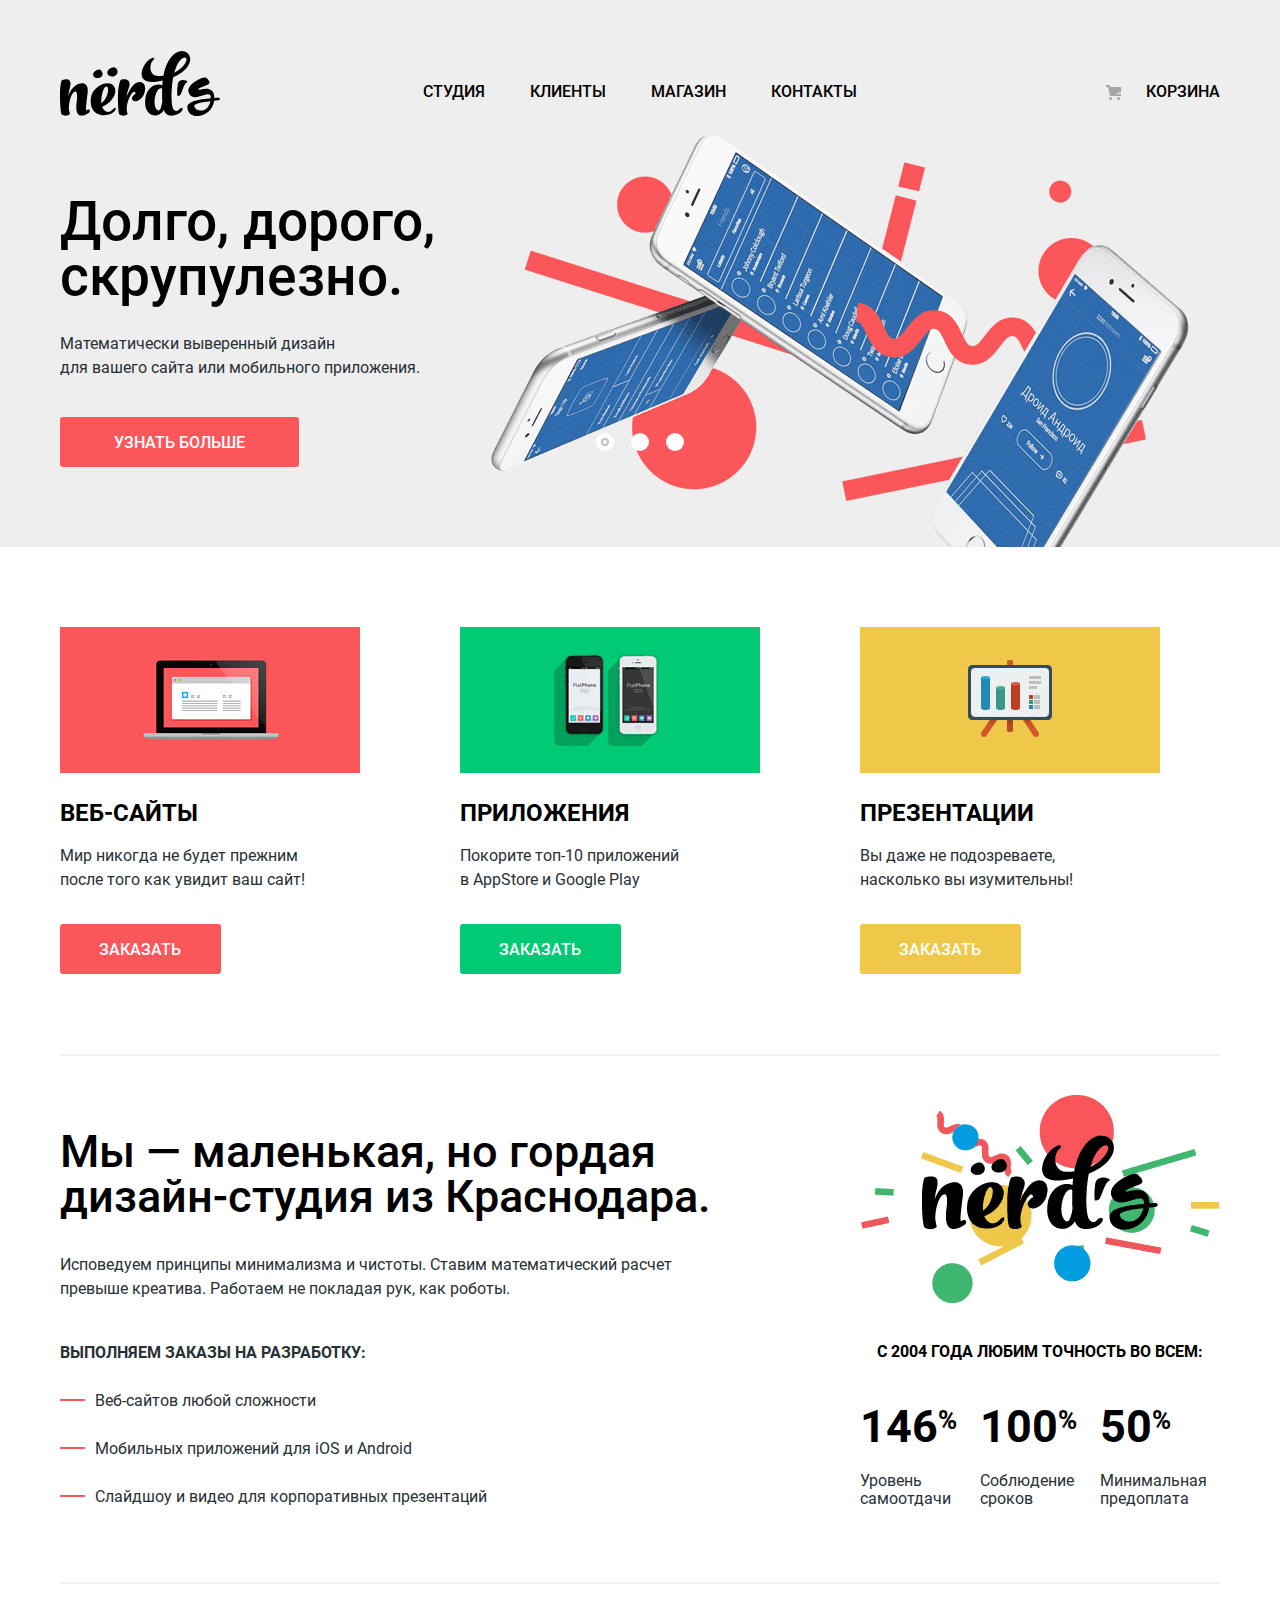
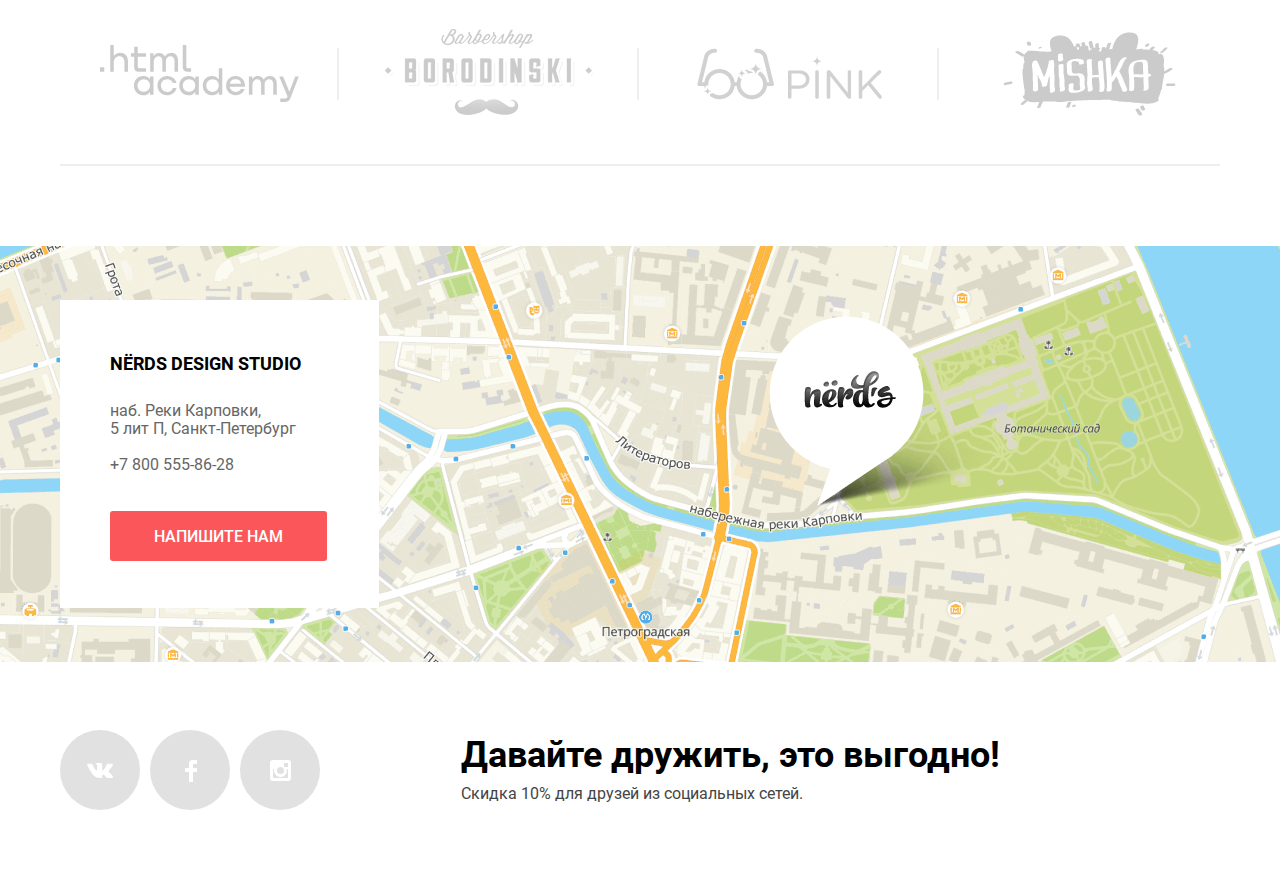
==== commit 4c302380: "Правки" ====
--- a/index.html
+++ b/index.html
@@ -1,183 +1,274 @@
 <!DOCTYPE html>
 <html class="page" lang="ru">
-   <head>
-      <meta charset="utf-8">
-      <title>HTML Academy: Нёрдс</title>
-      <link rel="stylesheet" href="css/normalize.css">
-      <!--<link rel="stylesheet" href="css/style.css">-->
-      <link rel="stylesheet" href="css/style_mini.css">
-      <link rel="icon" href="favicon.ico">
-      <link rel="icon" href="favicon/152.svg" type="image/svg+xml">
-      <link rel="apple-touch-icon" href="favicon/180.png">
-      <link rel="manifest" href="manifest.webmanifest">
-   </head>
-   <body class="page-body">
-      <header class="main-header">
-         <nav class="main-nav center">
-            <a class="main-logo">
-            <img src="img/nerds-logo.svg" width="160" height="65" alt="Логотип студии Нёрдс" class="logo">
-            </a>
-            <ul class="site-nav">
-               <li><a href="blank.html">Студия</a></li>
-               <li><a href="blank.html">Клиенты</a></li>
-               <li><a href="catalog.html">Магазин</a></li>
-               <li><a href="blank.html">Контакты</a></li>
+  <head>
+    <meta charset="utf-8" />
+    <title>HTML Academy: Нёрдс</title>
+    <link rel="stylesheet" href="css/normalize.css" />
+    <link rel="stylesheet" href="css/style_mini.css" />
+    <link rel="icon" href="favicon.ico" />
+    <link rel="icon" href="favicon/152.svg" type="image/svg+xml" />
+    <link rel="apple-touch-icon" href="favicon/180.png" />
+    <link rel="manifest" href="manifest.webmanifest" />
+  </head>
+  <body class="page-body">
+    <header class="main-header">
+      <nav class="main-nav center">
+        <a class="main-logo">
+          <img
+            src="img/nerds-logo.svg"
+            width="160"
+            height="65"
+            alt="Логотип студии Нёрдс"
+            class="logo"
+          />
+        </a>
+        <ul class="site-nav">
+          <li><a href="blank.html">Студия</a></li>
+          <li><a href="blank.html">Клиенты</a></li>
+          <li><a href="catalog.html">Магазин</a></li>
+          <li><a href="blank.html">Контакты</a></li>
+        </ul>
+        <a href="blank.html" class="card-link">Корзина</a>
+      </nav>
+    </header>
+    <main class="wrapper">
+      <h1 class="visually-hidden">Дизайн-студия "Нёрдс"</h1>
+      <section class="slider">
+        <div class="center">
+          <h2 class="visually-hidden">Принципы студии.</h2>
+          <ul class="slider-list">
+            <li class="slider-item slider-item-work slide-current">
+              <div class="slider-wrapper">
+                <p><b>Долго, дорого, скрупулезно.</b></p>
+                <p>
+                  Математически выверенный дизайн <br />для вашего сайта или
+                  мобильного приложения.
+                </p>
+                <a href="blank.html" class="btn btn-red">УЗНАТЬ БОЛЬШЕ</a>
+              </div>
+            </li>
+            <li class="slider-item slider-item-math">
+              <div class="slider-wrapper">
+                <p><b>Любим математику как никто другой</b></p>
+                <p>
+                  Никакого креатива, только математические формулы для расчета
+                  идеальных пропорций
+                </p>
+                <a href="blank.html" class="btn btn-red">УЗНАТЬ БОЛЬШЕ</a>
+              </div>
+            </li>
+            <li class="slider-item slider-item-night">
+              <div class="slider-wrapper">
+                <p>
+                  <b
+                    >Только ночь,<br />
+                    только хардкор</b
+                  >
+                </p>
+                <p>
+                  Работать днем, как все? Мы против этого.<br />
+                  Ближе к полуночи работа только начинается.
+                </p>
+                <a href="blank.html" class="btn btn-red">УЗНАТЬ БОЛЬШЕ</a>
+              </div>
+            </li>
+          </ul>
+          <div class="slider-controls">
+            <button
+              type="button"
+              aria-label="Первый слайд"
+              class="current"
+            ></button>
+            <button type="button" aria-label="Второй слайд"></button>
+            <button type="button" aria-label="Третий слайд"></button>
+          </div>
+        </div>
+      </section>
+      <div class="center">
+        <section class="our-services">
+          <h2 class="visually-hidden">Предоставляемые услуги</h2>
+          <ul class="service-list">
+            <li class="service-item service-item-web">
+              <h3>Веб-сайты</h3>
+              <p>
+                Мир никогда не будет прежним после того как увидит ваш сайт!
+              </p>
+              <a href="blank.html" class="btn btn-red">Заказать</a>
+            </li>
+            <li class="service-item service-item-applications">
+              <h3>Приложения</h3>
+              <p>Покорите топ-10 приложений<br />в AppStore и Google Play</p>
+              <a href="blank.html" class="btn btn-green">Заказать</a>
+            </li>
+            <li class="service-item service-item-pesentations">
+              <h3>Презентации</h3>
+              <p>Вы даже не подозреваете, насколько вы изумительны!</p>
+              <a href="blank.html" class="btn btn-yellow">Заказать</a>
+            </li>
+          </ul>
+        </section>
+        <section class="company-desc">
+          <h2 class="visually-hidden">О компании</h2>
+          <div class="container-left">
+            <p><b>Мы — маленькая, но гордая дизайн-студия из Краснодара.</b></p>
+            <p>
+              Исповедуем принципы минимализма и чистоты. Ставим математический
+              расчет превыше креатива. Работаем не покладая рук, как роботы.
+            </p>
+            <p class="list-title">Выполняем заказы на разработку:</p>
+            <ul class="ability-list">
+              <li class="ability-item">Веб-сайтов любой сложности</li>
+              <li class="ability-item">
+                Мобильных приложений для iOS и Android
+              </li>
+              <li class="ability-item">
+                Слайдшоу и видео для корпоративных презентаций
+              </li>
             </ul>
-            <a href="blank.html" class="card-link">Корзина</a>
-         </nav>
-      </header>
-      <main class="wrapper">
-         <h1 class="visually-hidden">Дизайн-студия "Нёрдс"</h1>
-         <section class="slider">
-            <div class="center">
-               <h2 class="visually-hidden">Принципы студии.</h2>
-               <ul class="slider-list">
-                  <li class="slider-item slider-item-work slide-current">
-                     <div class="slider-wrapper">
-                        <p><b>Долго, дорого, скрупулезно.</b></p>
-                        <p>Математически выверенный дизайн <br>для вашего сайта или мобильного приложения.</p>
-                        <a href="blank.html" class="btn btn-red">УЗНАТЬ БОЛЬШЕ</a>
-                     </div>
-                  </li>
-                  <li class="slider-item slider-item-math">
-                     <div class="slider-wrapper">
-                        <p><b>Любим математику как никто другой</b></p>
-                        <p>Никакого креатива, только математические формулы для расчета идеальных пропорций</p>
-                        <a href="blank.html" class="btn btn-red">УЗНАТЬ БОЛЬШЕ</a>
-                     </div>
-                  </li>
-                  <li class="slider-item slider-item-night">
-                     <div class="slider-wrapper">
-                        <p><b>Только ночь,<br> только хардкор</b></p>
-                        <p>Работать днем, как все? Мы против этого.<br> Ближе к полуночи работа только начинается.</p>
-                        <a href="blank.html" class="btn btn-red">УЗНАТЬ БОЛЬШЕ</a>
-                     </div>
-                  </li>
-               </ul>
-               <div class="slider-controls">
-                  <button type="button" aria-label="Первый слайд" class="current"></button>
-                  <button type="button" aria-label="Второй слайд"></button>
-                  <button type="button" aria-label="Третий слайд"></button>
-               </div>
-            </div>
-         </section>
-         <div class="center">
-            <section class="our-services">
-               <h2 class="visually-hidden">Предоставляемые услуги</h2>
-               <ul class="service-list">
-                  <li class="service-item service-item-web">
-                     <h3>Веб-сайты</h3>
-                     <p>Мир никогда не будет прежним после того как увидит ваш сайт!</p>
-                     <a href="blank.html" class="btn btn-red">Заказать</a>
-                  </li>
-                  <li class="service-item service-item-applications">
-                     <h3>Приложения</h3>
-                     <p>Покорите топ-10 приложений<br>в AppStore и Google Play</p>
-                     <a href="blank.html" class="btn btn-green">Заказать</a>
-                  </li>
-                  <li class="service-item service-item-pesentations">
-                     <h3>Презентации</h3>
-                     <p>Вы даже не подозреваете, насколько вы изумительны!</p>
-                     <a href="blank.html" class="btn btn-yellow">Заказать</a>
-                  </li>
-               </ul>
-            </section>
-            <section class="company-desc">
-               <h2 class="visually-hidden">О компании</h2>
-               <div class="container-left">
-                  <p><b>Мы — маленькая, но гордая дизайн-студия из Краснодара.</b></p>
-                  <p>Исповедуем принципы минимализма и чистоты. Ставим математический расчет превыше креатива. Работаем не покладая рук, как роботы.</p>
-                  <p class="list-title">Выполняем заказы на разработку:</p>
-                  <ul class="ability-list">
-                     <li class="ability-item">Веб-сайтов любой сложности</li>
-                     <li class="ability-item">Мобильных приложений для iOS и Android</li>
-                     <li class="ability-item">Слайдшоу и видео для корпоративных презентаций</li>
-                  </ul>
-               </div>
-               <div class="container-right">
-                  <p><b>с 2004 года Любим точность во всем:</b></p>
-                  <ul class="statistic-list">
-                     <li class="statistic-item">
-                        <h3>146<sup>%</sup></h3>
-                        <p>Уровень самоотдачи</p>
-                     </li>
-                     <li class="statistic-item">
-                        <h3>100<sup>%</sup></h3>
-                        <p>Соблюдение сроков</p>
-                     </li>
-                     <li class="statistic-item">
-                        <h3>50<sup>%</sup></h3>
-                        <p>Минимальная предоплата</p>
-                     </li>
-                  </ul>
-               </div>
-            </section>
-            <section class="projects">
-               <h2 class="visually-hidden">Проекты студии</h2>
-               <ul class="project-list">
-                  <li class="project-item"><a href="https://htmlacademy.ru/intensive/htmlcss"><img src="img/projects_logo/logo_htmlacademy.svg" width="199" height="57" alt="Логотип htmlacademy"></a></li>
-                  <li class="project-item"><a href="blank.html"><img src="img/projects_logo/logo-borodinski.png" width="209" height="90"  alt="Логотип BORODINSKI"></a></li>
-                  <li class="project-item"><a href="blank.html"><img src="img/projects_logo/logo-pink.png" width="185" height="52"  alt="Логотип PINK"></a></li>
-                  <li class="project-item"><a href="blank.html"><img src="img/projects_logo/logo-mishka.png" width="173" height="84"  alt="Логотип MISHKA"></a></li>
-               </ul>
-            </section>
-         </div>
-      </main>
-      <footer class="main-footer">
-         <section class="footer-location">
-            <h2 class="visually-hidden">Наш адрес</h2>
-            <iframe src="https://www.google.com/maps/embed?pb=!1m18!1m12!1m3!1d1996.8178647588688!2d30.31519231617443!3d59.96834466666385!2m3!1f0!2f0!3f0!3m2!1i1024!2i768!4f13.1!3m3!1m2!1s0x4696315bc4e8ce61%3A0xe703c377f3424272!2sStudio%20212!5e0!3m2!1sru!2sru!4v1624380406873!5m2!1sru!2sru" width="100%" height="416" style="border:0;" allowfullscreen="" loading="lazy" title="Наш адрес: наб. Реки Карповки, 5 лит П, Санкт-Петербург"></iframe>
-            <div class="center">
-               <div class="adrr-wrapper">
-                  <p><b>NЁRDS DESIGN STUDIO</b></p>
-                  <p>наб. Реки Карповки,<br> 5 лит П, Санкт-Петербург</p>
-                  <a href="tel:+78005558628" class="footer-phone">+7 800 555-86-28</a>
-                  <a href="blank.html" class="btn btn-red">Напишите нам</a>
-               </div>
-            </div>
-         </section>
-         <section class="footer-social">
-            <div class="center">
-               <div class="social-text">
-                  <h2>Давайте дружить, это выгодно!</h2>
-                  <p>Скидка 10% для друзей из социальных сетей.</p>
-               </div>
-               <ul class="social-list">
-                  <li><a href="#" class="social-btn vk-btn">Вконтакте</a></li>
-                  <li><a href="#" class="social-btn fb-btn">Фэйсбук</a></li>
-                  <li><a href="#" class="social-btn inst-btn">Инстаграм</a></li>
-               </ul>
-            </div>
-         </section>
-      </footer>
-      <section class="feedback">
-         <h2 class="visually-hidden">Для связи с нами</h2>
-         <form action="https://echo.htmlacademy.ru" method="post" class="feedback-form" target="_blank">
-            <p class="feedback-plea"><b>Напишите нам</b></p>
-            <p class="feedback-item feedback-item-name">
-               <label for="name">Ваше имя:</label>
-               <input type="text" name="name" id="name" placeholder="Имя Фамилия">
+          </div>
+          <div class="container-right">
+            <p><b>с 2004 года Любим точность во всем:</b></p>
+            <ul class="statistic-list">
+              <li class="statistic-item">
+                <h3>146<sup>%</sup></h3>
+                <p>Уровень самоотдачи</p>
+              </li>
+              <li class="statistic-item">
+                <h3>100<sup>%</sup></h3>
+                <p>Соблюдение сроков</p>
+              </li>
+              <li class="statistic-item">
+                <h3>50<sup>%</sup></h3>
+                <p>Минимальная предоплата</p>
+              </li>
+            </ul>
+          </div>
+        </section>
+        <section class="projects">
+          <h2 class="visually-hidden">Проекты студии</h2>
+          <ul class="project-list">
+            <li class="project-item">
+              <a href="https://htmlacademy.ru/intensive/htmlcss"
+                ><img
+                  src="img/projects_logo/logo_htmlacademy.svg"
+                  width="199"
+                  height="57"
+                  alt="Логотип htmlacademy"
+              /></a>
+            </li>
+            <li class="project-item">
+              <a href="blank.html"
+                ><img
+                  src="img/projects_logo/logo-borodinski.png"
+                  width="209"
+                  height="90"
+                  alt="Логотип BORODINSKI"
+              /></a>
+            </li>
+            <li class="project-item">
+              <a href="blank.html"
+                ><img
+                  src="img/projects_logo/logo-pink.png"
+                  width="185"
+                  height="52"
+                  alt="Логотип PINK"
+              /></a>
+            </li>
+            <li class="project-item">
+              <a href="blank.html"
+                ><img
+                  src="img/projects_logo/logo-mishka.png"
+                  width="173"
+                  height="84"
+                  alt="Логотип MISHKA"
+              /></a>
+            </li>
+          </ul>
+        </section>
+      </div>
+    </main>
+    <footer class="main-footer">
+      <section class="footer-location">
+        <h2 class="visually-hidden">Наш адрес</h2>
+        <iframe
+          src="https://www.google.com/maps/embed?pb=!1m18!1m12!1m3!1d1996.8178647588688!2d30.31519231617443!3d59.96834466666385!2m3!1f0!2f0!3f0!3m2!1i1024!2i768!4f13.1!3m3!1m2!1s0x4696315bc4e8ce61%3A0xe703c377f3424272!2sStudio%20212!5e0!3m2!1sru!2sru!4v1624380406873!5m2!1sru!2sru"
+          height="416"
+          style="border: 0"
+          allowfullscreen=""
+          loading="lazy"
+          title="Наш адрес: наб. Реки Карповки, 5 лит П, Санкт-Петербург"
+        ></iframe>
+        <div class="center">
+          <div class="adrr-wrapper">
+            <p><b>NЁRDS DESIGN STUDIO</b></p>
+            <p>
+              наб. Реки Карповки,<br />
+              5 лит П, Санкт-Петербург
             </p>
-            <p class="feedback-item feedback-item-email">
-               <label for="email">Ваш email:</label>
-               <input type="email" name="email" id="email" placeholder="email@example.com">
-            </p>
-            <p class="feedback-item feedback-item-letter">
-               <label for="letter">Текст письма:</label>
-               <textarea name="letter" id="letter" cols="30" rows="3">В свободной форме</textarea>
-            </p>
-            <button type="submit" class="btn btn-red">Отправить</button>
-            <button type="button" class="close-btn">
-               <span class="visually-hidden">
-               Закрыть
-               </span>
-               <svg width="21" height="21" fill="none" xmlns="http://www.w3.org/2000/svg">
-                  <path d="M13.3 10.5l7.4-7.4c.4-.4.4-1 0-1.4L19.3.3a1 1 0 00-1.4 0l-7.4 7.4L3.1.3a1 1 0 00-1.4 0L.3 1.7a1 1 0 000 1.4l7.4 7.4-7.4 7.4a1 1 0 000 1.4l1.4 1.4c.4.4 1 .4 1.4 0l7.4-7.4 7.4 7.4c.4.4 1 .4 1.4 0l1.4-1.4c.4-.4.4-1 0-1.4l-7.4-7.4z" fill="#FB565A"/>
-               </svg>
-            </button>
-         </form>
+            <a href="tel:+78005558628" class="footer-phone">+7 800 555-86-28</a>
+            <a href="blank.html" class="btn btn-red">Напишите нам</a>
+          </div>
+        </div>
       </section>
-      <!--<script src="/js/script.js"></script>-->
-      <script src="js/script_mini.js"></script>
-   </body>
-</html>+      <section class="footer-social">
+        <div class="center">
+          <div class="social-text">
+            <h2>Давайте дружить, это выгодно!</h2>
+            <p>Скидка 10% для друзей из социальных сетей.</p>
+          </div>
+          <ul class="social-list">
+            <li><a href="#" class="social-btn vk-btn">Вконтакте</a></li>
+            <li><a href="#" class="social-btn fb-btn">Фэйсбук</a></li>
+            <li><a href="#" class="social-btn inst-btn">Инстаграм</a></li>
+          </ul>
+        </div>
+      </section>
+    </footer>
+    <section class="feedback">
+      <h2 class="visually-hidden">Для связи с нами</h2>
+      <form
+        action="https://echo.htmlacademy.ru"
+        method="post"
+        class="feedback-form"
+        target="_blank"
+      >
+        <p class="feedback-plea"><b>Напишите нам</b></p>
+        <p class="feedback-item feedback-item-name">
+          <label for="name">Ваше имя:</label>
+          <input type="text" name="name" id="name" placeholder="Имя Фамилия" />
+        </p>
+        <p class="feedback-item feedback-item-email">
+          <label for="email">Ваш email:</label>
+          <input
+            type="email"
+            name="email"
+            id="email"
+            placeholder="email@example.com"
+          />
+        </p>
+        <p class="feedback-item feedback-item-letter">
+          <label for="letter">Текст письма:</label>
+          <textarea name="letter" id="letter" cols="30" rows="3">
+В свободной форме</textarea
+          >
+        </p>
+        <button type="submit" class="btn btn-red">Отправить</button>
+        <button type="button" class="close-btn">
+          <span class="visually-hidden"> Закрыть </span>
+          <svg
+            width="21"
+            height="21"
+            fill="none"
+            xmlns="http://www.w3.org/2000/svg"
+          >
+            <path
+              d="M13.3 10.5l7.4-7.4c.4-.4.4-1 0-1.4L19.3.3a1 1 0 00-1.4 0l-7.4 7.4L3.1.3a1 1 0 00-1.4 0L.3 1.7a1 1 0 000 1.4l7.4 7.4-7.4 7.4a1 1 0 000 1.4l1.4 1.4c.4.4 1 .4 1.4 0l7.4-7.4 7.4 7.4c.4.4 1 .4 1.4 0l1.4-1.4c.4-.4.4-1 0-1.4l-7.4-7.4z"
+              fill="#FB565A"
+            />
+          </svg>
+        </button>
+      </form>
+    </section>
+    <script src="js/script_mini.js"></script>
+  </body>
+</html>
--- a/css/style_mini.css
+++ b/css/style_mini.css
@@ -1 +1 @@
-@-webkit-keyframes anima-open{0%{-webkit-transform:scale(.1);transform:scale(.1)}70%{-webkit-transform:scale(1.2);transform:scale(1.2)}to{-webkit-transform:scale(1);transform:scale(1)}}@keyframes anima-open{0%{-webkit-transform:scale(.1);transform:scale(.1)}70%{-webkit-transform:scale(1.2);transform:scale(1.2)}to{-webkit-transform:scale(1);transform:scale(1)}}@-webkit-keyframes shake{0%,to{-webkit-transform:translateX(0);transform:translateX(0)}10%,30%,50%,70%,90%{-webkit-transform:translateX(-10px);transform:translateX(-10px)}20%,40%,60%,80%{-webkit-transform:translateX(10px);transform:translateX(10px)}}@keyframes shake{0%,to{-webkit-transform:translateX(0);transform:translateX(0)}10%,30%,50%,70%,90%{-webkit-transform:translateX(-10px);transform:translateX(-10px)}20%,40%,60%,80%{-webkit-transform:translateX(10px);transform:translateX(10px)}}@font-face{font-family:"Roboto";src:local("Roboto"),local("RobotoRegular"),url(../fonts/roboto.woff2) format("woff2"),url(../fonts/roboto.woff) format("woff");font-weight:400;font-style:normal}@font-face{font-family:"Roboto";src:local("RobotoBold"),url(../fonts/robotobold.woff2) format("woff2"),url(../fonts/robotobold.woff) format("woff");font-weight:700;font-style:normal}@font-face{font-family:"Roboto";src:local("RobotoMedium"),url(../fonts/robotomedium.woff2) format("woff2"),url(../fonts/robotomedium.woff) format("woff");font-weight:500;font-style:normal}:root{--basic-gray:#EEEEEE;--black:#000000;--black-active:rgba(0, 0, 0, 0.3);--white:#FFFFFF;--grafit:#283136;--dark-gray:rgba(77, 77, 77, 1);--dark-gray-opacity:rgba(77, 77, 77, 0.12);--catalog-desc-gray:#666666;--footer-gray:#444444;--footer-gray-lighter:rgba(68, 68, 68, 0.5);--page-border-gray:#DBDBDB;--scale-line:#D7DCDF;--toggle-inside:#ABABAB;--toggle-sadow:rgba(0, 0, 0, 0.15);--input-border:rgba(215, 220, 222, 1);--input-border-hover:rgba(180, 185, 187, 1);--input-border-focus-invalid:rgba(231, 66, 70, 1);--slider-btn:#C1C1C1;--color-active-btn:rgba(255, 255, 255, 0.3);--catalog-border:rgba(0, 0, 0, 0.1);--catalog-shadow:rgba(0, 0, 0, 0.25);--form-shadow:rgba(0, 0, 0, 0.4);--red:#FB565A;--red-hover-btn:#E74246;--red-active-btn:#D7373B;--green-btn:#00CA74;--green-hover-btn:#00BC6C;--green-active-btn:#00AA62;--yellow-btn:#EFC849;--yellow-hover-btn:#EAB534;--yellow-active-btn:#E5A722;--gray-btn:#EEEEEE;--gray-hover-btn:#DFDFDF;--gray-active-btn:#D5D5D5;--social-btn:linear-gradient(0deg, #E1E1E1, #E1E1E1), #FFFFFF;--social-hover-btn:linear-gradient(0deg, #E74246, #E74246), #FFFFFF;--social-active-btn:linear-gradient(0deg, #D7373B, #D7373B), #FFFFFF}.page{height:100%}.page-body{font-family:"Roboto","Arial",sans-serif;margin:0;padding:0;font-size:16px;line-height:24px;font-weight:400;color:var(--grafit, black);background-color:var(--white);min-height:100vh;display:-ms-grid;display:grid;-ms-grid-rows:-webkit-min-content 1fr -webkit-min-content;-ms-grid-rows:min-content 1fr min-content;grid-template-rows:-webkit-min-content 1fr -webkit-min-content;grid-template-rows:min-content 1fr min-content;-ms-flex-line-pack:start;align-content:start}.page-body a{text-decoration:none}.page-body img{max-width:100%;height:auto}.visually-hidden{position:absolute;clip:rect(0 0 0 0);width:1px;height:1px;margin:-1px}.center{width:1160px;margin:0 auto;padding:0 15px}.btn{text-transform:uppercase;color:var(--white, white);font-size:16px;font-weight:500;line-height:18px;text-align:center;outline-style:none;border:0;border-radius:3px;-webkit-box-sizing:border-box;box-sizing:border-box;padding-top:17px;padding-bottom:15px;display:inline-block;vertical-align:middle}.btn-red{background-color:var(--red, red)}.btn-red:focus,.btn-red:hover{background-color:var(--red-hover-btn, red);outline-style:none}.btn-red:active{background-color:var(--red-active-btn, red);color:var(--color-active-btn)}.btn-green{background-color:var(--green-btn, green)}.btn-green:focus,.btn-green:hover{background-color:var(--green-hover-btn, green);outline-style:none}.btn-green:active{background-color:var(--green-active-btn, green);color:var(--color-active-btn)}.btn-yellow{background-color:var(--yellow-btn, yellow)}.btn-yellow:focus,.btn-yellow:hover{background-color:var(--yellow-hover-btn, yellow);outline-style:none}.btn-yellow:active{background-color:var(--yellow-active-btn, yellow);color:var(--color-active-btn)}.btn-gray{color:var(--black, black);background-color:var(--gray-btn, gray)}.btn-gray:focus,.btn-gray:hover{background-color:var(--gray-hover-btn, gray)}.btn-gray:active{background-color:var(--gray-active-btn, gray);color:var(--black-active)}.main-header{background-color:var(--basic-gray);padding-top:50px}.main-nav{font-size:16px;line-height:30px;font-weight:500;text-transform:uppercase;color:var(--black, black);background-color:transparent;display:-ms-grid;display:grid;-ms-grid-columns:1fr 4fr 1fr;grid-template-columns:1fr 4fr 1fr}.main-logo:focus,.main-logo:hover{opacity:.7;outline-style:none}.main-logo:active{opacity:.3}.main-logo img{display:block}.site-nav{list-style:none;justify-self:center;padding:0;margin:0;display:-webkit-box;display:-ms-flexbox;display:flex;-ms-flex-wrap:wrap;flex-wrap:wrap}.site-nav li:not(:first-child){margin-left:45px}.site-nav a{-webkit-box-sizing:border-box;box-sizing:border-box;padding-top:27px;padding-bottom:9px;color:var(--black, black);display:inline-block;vertical-align:middle}.card-link,.card-link::before{-ms-flex-item-align:center;align-self:center}.card-link{color:var(--black, black);display:inline-block;vertical-align:middle;justify-self:end;display:-webkit-box;display:-ms-flexbox;display:flex;-webkit-box-sizing:border-box;box-sizing:border-box;padding-top:27px;padding-bottom:9px}.card-link::before{content:"";width:15px;height:15px;background-image:url(../img/basket-icon.svg);background-repeat:no-repeat;margin-right:25px;-ms-grid-row-align:center}.card-link:focus,.card-link:hover,.site-nav a:focus,.site-nav a:hover{color:var(--red, red);outline-style:none}.card-link:active,.site-nav a:active{color:var(--black);opacity:.3}.card-link.current-link,.site-nav .current-link{border-bottom:2px solid var(--red)}.card-link:active::before{opacity:1}.slider{background-color:var(--basic-gray, gray);margin-bottom:80px}.slider .center{position:relative}.slider p,.slider-list{padding:0;margin:0}.slider-list{list-style:none}.slider-item{text-align:left;display:-ms-grid;display:grid;-ms-grid-columns:538px 1fr;grid-template-columns:538px 1fr;-ms-grid-rows:minmax(430px,-webkit-max-content);-ms-grid-rows:minmax(430px,max-content);grid-template-rows:minmax(430px,-webkit-max-content);grid-template-rows:minmax(430px,max-content);display:none}.footer-location .center>:nth-child(1),.slider-item>:nth-child(1){-ms-grid-row:1;-ms-grid-column:1}.footer-location .center>:nth-child(2),.slider-item>:nth-child(2){-ms-grid-row:1;-ms-grid-column:2}.slider-item::after{content:"";width:760px;height:431px;background-position:-3px 0;-ms-grid-column-span:2;grid-column:1/3;-ms-grid-row:1;-ms-grid-row-span:1;grid-row:1/2;-ms-grid-column-align:end;justify-self:end}.slide-current{display:-ms-grid;display:grid}.slider-item .btn{padding-left:54px;padding-right:54px;margin-bottom:80px}.slider-item::after,.slider-wrapper{-ms-grid-column:1;-ms-grid-row-align:end;align-self:end}.slider-wrapper{-ms-grid-column-span:1;grid-column:1/2;grid-row:1/-1;z-index:2}.slider-wrapper p:first-child{margin-bottom:28px}.slider-wrapper p:last-of-type{margin-bottom:37px;width:416px}.slider-item-work::after{background-image:url(../img/slider/nerds-index-slide1.png);background-repeat:no-repeat}.slider-item-math::after,.slider-item-night::after{background-image:url(../img/slider/nerds-index-slide2.png);background-repeat:no-repeat}.slider-item-night::after{background-image:url(../img/slider/nerds-index-slide3.png)}.service-item h3,.slider-item b{font-weight:500;font-size:55px;line-height:55px;color:var(--black, black)}.slider-controls{display:-webkit-box;display:-ms-flexbox;display:flex;-webkit-box-pack:justify;-ms-flex-pack:justify;justify-content:space-between;width:88px;position:absolute;left:551px;bottom:96px}.slider-controls button{padding:0;width:18px;height:18px;border-radius:50%;background-color:var(--white, white);border:0;cursor:pointer;position:relative}.slider-controls .current::before{content:"";position:absolute;width:4px;height:4px;border:2px solid var(--slider-btn, gray);border-radius:50%;top:5px;left:5px}.our-services{background-color:transparent;border-bottom:2px solid var(--basic-gray, gray);padding-bottom:80px;margin-bottom:39px}.service-list{list-style:none;padding:0;margin:0;display:-ms-grid;display:grid;-ms-grid-columns:300px 100px 300px 100px 300px;grid-template-columns:300px 300px 300px;gap:100px;-webkit-box-pack:start;-ms-flex-pack:start;justify-content:start}.service-item{text-align:left;display:-webkit-box;display:-ms-flexbox;display:flex;-webkit-box-orient:vertical;-webkit-box-direction:normal;-ms-flex-direction:column;flex-direction:column;-webkit-box-align:start;-ms-flex-align:start;align-items:flex-start}.service-item-applications::before,.service-item-pesentations::before,.service-item-web::before{background-image:url(../img/illustrations/illustration-web.jpg);background-repeat:no-repeat;content:"";width:300px;height:146px;margin-bottom:25px}.service-item-applications::before,.service-item-pesentations::before{background-image:url(../img/illustrations/illustration-application.jpg)}.service-item-pesentations::before{background-image:url(../img/illustrations/illustration-presentation.jpg)}.service-item h3{font-weight:700;font-size:24px;line-height:30px;text-transform:uppercase;margin:0;padding:0 0 16px}.service-item p{width:260px;margin:0;padding:0 0 32px}.service-item .btn{padding-left:39px;padding-right:40px}.company-desc{background-color:transparent;display:-ms-grid;display:grid;-ms-grid-columns:60px 40px 60px 40px 60px 40px 60px 40px 60px 40px 60px 40px 60px 40px 60px 40px 60px 40px 60px 40px 60px 40px 60px;grid-template-columns:repeat(12,60px);gap:40px;-webkit-box-pack:justify;-ms-flex-pack:justify;justify-content:space-between;padding-bottom:73px}.container-left{-ms-grid-column:1;-ms-grid-column-span:7;grid-column:1/8}.container-left p{padding:0;margin:0 0 34px}.container-left p:first-child{padding-top:34px}.container-left p:nth-child(2){margin-bottom:40px}.container-left .list-title{margin-bottom:24px}.container-left b{font-weight:500;font-size:45px;line-height:45px;color:var(--black, black)}.list-title{text-transform:uppercase;font-weight:700}.ability-list{list-style:none;padding:0;margin:0}.ability-item{margin-bottom:24px;padding-left:35px;position:relative}.ability-item:last-child{margin-bottom:0}.ability-item::before{content:"";position:absolute;width:25px;height:2px;background-color:var(--red);top:10px;left:0}.container-right{grid-column:-1/-5;display:-webkit-box;display:-ms-flexbox;display:flex;-webkit-box-orient:vertical;-webkit-box-direction:normal;-ms-flex-direction:column;flex-direction:column}.container-right::before{content:"";width:360px;height:208px;background-image:url(../img/illustrations/nerds-illustration.png);background-repeat:no-repeat;-webkit-box-align:center;-ms-flex-align:center;align-items:center;margin-bottom:37px}.container-right p,.statistic-list{padding:0;margin:0}.container-right>p{text-align:center;margin-bottom:31px}.container-right b,.statistic-item h3{font-weight:700;color:var(--black, black)}.container-right b{text-transform:uppercase;font:inherit}.statistic-list{list-style:none;display:-ms-grid;display:grid;-ms-grid-columns:1fr 1fr 1fr;grid-template-columns:1fr 1fr 1fr;align-self:flex-start}.statistic-item h3{font-size:45px;line-height:64px;padding:0;margin:0 0 13px}.statistic-item sup{font:inherit;font-size:26px;line-height:40px}.statistic-item p{line-height:18px}.projects{background-color:transparent;margin-bottom:80px}.project-item,.project-list{display:-ms-grid;display:grid}.project-list{list-style:none;padding:0;margin:0;-ms-grid-columns:279px 300px 300px 300px;grid-template-columns:279px 300px 300px 300px;-webkit-box-align:stretch;-ms-flex-align:stretch;align-items:stretch;justify-items:stretch;border-top:2px solid var(--basic-gray, gray);border-bottom:2px solid var(--basic-gray, gray)}.project-item{position:relative}.project-item:not(:last-child)::after{content:"";position:absolute;width:2px;height:52px;background-color:var(--basic-gray, gray);right:0;top:64px}.project-item a{display:block;opacity:.2;width:100%;padding:45px 0;display:-ms-grid;display:grid}.project-item img{-ms-flex-item-align:center;-ms-grid-row-align:center;align-self:center;-ms-grid-column-align:center;justify-self:center}.project-item a:focus,.project-item a:hover{opacity:1;outline-style:none}.project-item a:active{opacity:.1}.main-footer{background-color:transparent}.adrr-wrapper,.footer-location{background-color:var(--white);position:relative}.footer-location{text-align:left;background-image:url(../img/map/map.png);background-repeat:no-repeat;background-position:center;min-height:416px;color:var(--catalog-desc-gray, black);line-height:18px;margin-bottom:68px}.footer-location iframe{position:absolute;top:0;left:0;right:0;bottom:0;width:100%;height:416px;z-index:1}.footer-location .center{position:relative;display:-ms-grid;display:grid;-ms-grid-columns:319px 1fr;grid-template-columns:319px 1fr;-ms-grid-rows:1fr;grid-template-rows:1fr;min-height:416px}.footer-location .center::before{content:"";position:absolute;width:231px;height:190px;background-color:transparent;background-image:url(../img/map/map-marker.png);left:60.8%;top:16.8%;z-index:0}.footer-location b{font-weight:700;font-size:18px;line-height:30px;color:var(--black, black);text-transform:uppercase}.adrr-wrapper{-webkit-box-sizing:border-box;box-sizing:border-box;min-height:308px;-ms-flex-item-align:center;-ms-grid-row-align:center;align-self:center;-webkit-box-pack:start;-ms-flex-pack:start;justify-content:start;padding:49px 50px 47px;z-index:2}.adrr-wrapper p{padding:0;margin:0 0 18px}.adrr-wrapper p:first-child{margin-bottom:23px}.footer-phone{font:inherit;color:inherit;display:block;margin-bottom:37px}.adrr-wrapper .btn{padding-left:44px;padding-right:44px}.footer-social{text-align:left;color:var(--footer-gray, black);font-size:16px;line-height:22px;padding-bottom:65px}.footer-social .center{display:-ms-grid;display:grid;-ms-grid-columns:260px 141px 1fr;grid-template-columns:260px 1fr;-ms-grid-rows:1fr;grid-template-rows:1fr;gap:141px}.footer-social .center>:nth-child(1){-ms-grid-row:1;-ms-grid-column:1}.footer-social .center>:nth-child(2){-ms-grid-row:1;-ms-grid-column:3}.footer-social h2{color:var(--black, black);font-weight:700;font-size:36px;line-height:36px;padding:7px 0 0;margin:0 0 10px}.footer-social p{padding:0;margin:0 0 6px}.footer-social .social-text{-ms-grid-column:2;grid-column:2}.social-list{list-style:none;-ms-grid-column:1;grid-column:1;-ms-grid-row:1;grid-row:1;padding:0;margin:0;display:-webkit-box;display:-ms-flexbox;display:flex;-webkit-box-align:center;-ms-flex-align:center;align-items:center;-ms-flex-wrap:wrap;flex-wrap:wrap}.social-list li{margin-bottom:3px}.social-list li:not(:last-child){margin-right:10px}.social-btn{background:var(--social-btn);color:var(--white, white);width:80px;height:80px;display:block;font-size:0;line-height:inherit;position:relative;border-radius:50%}.social-btn:focus,.social-btn:hover{background:var(--social-hover-btn);outline-style:none}.social-btn:active{background:var(--social-active-btn)}.vk-btn::before{content:"";width:26px;height:15px;background:url(../img/social/vk-icon.svg) no-repeat;position:absolute;top:33px;left:27px}.fb-btn::before,.inst-btn::before{content:"";position:absolute;top:30px}.fb-btn::before{width:12px;height:22px;background:url(../img/social/fb-icon.svg) no-repeat;left:35px}.inst-btn::before{width:21px;height:21px;background:url(../img/social/insta-icon.svg) no-repeat;left:30px}.social-btn:active::before{opacity:.3}.feedback{background-color:transparent;color:var(--black, black);line-height:24px;text-align:left;position:fixed;right:0;left:0;bottom:auto;top:166px;display:none;z-index:5}.modal-show{display:block;-webkit-animation:anima-open .6s;animation:anima-open .6s}.modal-error{-webkit-animation:shake .6s;animation:shake .6s}.feedback-form{position:relative;margin:auto;width:960px;-webkit-box-sizing:border-box;box-sizing:border-box;-webkit-box-shadow:0 20px 40px var(--form-shadow);box-shadow:0 20px 40px var(--form-shadow);background-color:var(--white, white);padding:78px 99px 84px 100px;display:-ms-grid;display:grid;-ms-grid-columns:1fr 1fr;grid-template-columns:1fr 1fr;-ms-grid-rows:-webkit-min-content -webkit-min-content -webkit-min-content -webkit-min-content;-ms-grid-rows:min-content min-content min-content min-content;grid-template-rows:-webkit-min-content -webkit-min-content -webkit-min-content -webkit-min-content;grid-template-rows:min-content min-content min-content min-content;justify-items:start}.feedback-form>:nth-child(1){-ms-grid-row:1;-ms-grid-column:1}.feedback-form>:nth-child(2){-ms-grid-row:1;-ms-grid-column:2}.feedback-form>:nth-child(3){-ms-grid-row:2;-ms-grid-column:1}.feedback-form>:nth-child(4){-ms-grid-row:2;-ms-grid-column:2}.feedback-form>:nth-child(5){-ms-grid-row:3;-ms-grid-column:1}.feedback-form>:nth-child(6){-ms-grid-row:3;-ms-grid-column:2}.feedback-form>:nth-child(7){-ms-grid-row:4;-ms-grid-column:1}.feedback-form>:nth-child(8){-ms-grid-row:4;-ms-grid-column:2}.feedback-form .close-btn{opacity:.3;position:absolute;right:85px;top:75px}.feedback-form .close-btn:focus,.feedback-form .close-btn:hover,.input-radio+label:hover::before,.input-radio:focus+label::before{opacity:1}.feedback-form .close-btn:active{opacity:.1}.feedback-form .btn{-ms-grid-column-align:start;justify-self:start;grid-row:-1}.feedback-item-email,.feedback-item-name{-ms-grid-row:2;-ms-grid-row-span:1;grid-row:2/3}.feedback-item-email{-ms-grid-column-align:end;justify-self:end}.feedback-item-letter{-ms-grid-row:3;-ms-grid-row-span:1;grid-row:3/4;grid-column:1/-1}.feedback-form p{padding:0;margin:0}.feedback-form .feedback-plea{margin-bottom:40px}.feedback-form .feedback-item{margin-bottom:32px}.feedback-form .feedback-item:last-of-type{margin-bottom:41px}.feedback-form b{font-weight:700;font-size:45px;list-style:53px}.close-btn{background-color:transparent;outline-style:none;border:0}.feedback-form label{font-weight:700;font-size:16px;line-height:18px;display:block;margin-bottom:9px}.feedback-form input{font:inherit;color:var(--footer-gray);background-color:transparent;border:2px solid var(--input-border);border-radius:3px;-webkit-box-sizing:border-box;box-sizing:border-box;font-size:16px;line-height:18px;width:360px;padding:15px 14px 15px 15px}.feedback-form input::-webkit-input-placeholder{color:var(--footer-gray, black);opacity:.5}.feedback-form input::-moz-placeholder{color:var(--footer-gray, black);opacity:.5}.feedback-form input:-ms-input-placeholder{color:var(--footer-gray, black);opacity:.5}.feedback-form input::-ms-input-placeholder{color:var(--footer-gray, black);opacity:.5}.feedback-form input::placeholder{color:var(--footer-gray, black);opacity:.5}.feedback-form input:hover{border:2px solid var(--input-border-hover);color:var(--footer-gray-lighter)}.feedback-form input:focus{border:2px solid var(--black, black);color:var(--footer-gray, black);outline-style:none}.feedback-form input:focus:invalid{border:2px solid var(--input-border-focus-invalid, red);color:var(--input-border-focus-invalid, red)}.feedback-form textarea{font:inherit;color:var(--footer-gray-lighter, black);background-color:transparent;border:2px solid var(--input-border);border-radius:3px;-webkit-box-sizing:border-box;font-size:16px;line-height:18px;width:760px;min-height:118px;box-sizing:border-box;padding:15px}.feedback-form textarea:hover{border:2px solid var(--input-border-hover);color:var(--footer-gray-lighter, black)}.feedback-form textarea:focus{border:2px solid var(--black, black);color:var(--footer-gray, black);outline-style:none}.feedback-form .btn{padding-left:84px;padding-right:83px}.inner-page .main-header{padding-bottom:74px}.inner-page .page-title{background-color:var(--basic-gray, gray);padding-bottom:108px;margin-bottom:55px}.page-title .center{color:var(--black, black);font-size:55px;font-weight:500;line-height:55px;text-align:center}.grid-container{display:-ms-grid;display:grid;-ms-grid-columns:260px 140px 1fr;grid-template-columns:260px 140px 1fr;-ms-grid-rows:auto 1fr;grid-template-rows:auto 1fr;grid-template-areas:"search-settings gap sorting" "search-settings gap catalog";padding-bottom:56px}.search-settings{-ms-grid-row:1;-ms-grid-row-span:2;-ms-grid-column:1;grid-area:search-settings}.search-settings-form legend{text-transform:uppercase;font-size:18px;line-height:30px;font-weight:700;text-align:left;color:var(--black, black);margin-bottom:15px}.search-settings-form fieldset{border:0;padding:0;margin:0 0 47px}.search-settings-form ul{list-style:none;line-height:20px;padding:0;margin:0}.search-settings-form label{display:block;position:relative;cursor:pointer;-webkit-user-select:none;-moz-user-select:none;-ms-user-select:none;user-select:none}.search-settings-form li:not(:last-child){padding-bottom:20px}.search-settings-form .btn{padding-left:88px;padding-right:89px}.search-settings-form .price-filter{margin-bottom:54px}.price-filter legend{margin-bottom:49px}.price-filter input{background-color:var(--basic-gray, gray);font:inherit;color:var(--grafit, black);outline-style:none;border:0;text-align:center;width:50px;padding:8px 15px;margin-left:10px;border-radius:3px}.price-filter label{font:inherit;color:var(--grafit, black);text-transform:uppercase;font-size:16px;line-height:22px}.prince-controls{display:-webkit-box;display:-ms-flexbox;display:flex;-webkit-box-pack:justify;-ms-flex-pack:justify;justify-content:space-between}input[type=number]::-webkit-inner-spin-button,input[type=number]::-webkit-outer-spin-button{-webkit-appearance:none;margin:0}.range-controls{height:41px;background-color:var(--gray-btn, gray);border-radius:3px;margin-bottom:14px;padding-top:39px;padding-left:19px;padding-right:22px}.range-controls .scale{height:2px;background-color:var(--scale-line, gray)}.range-controls .bar{height:2px;width:60%;background-color:var(--green-btn, green);position:relative}.range-controls .toggle{position:absolute;height:4px;width:4px;background-color:var(--toggle-inside, gray);padding:0;border:8px solid var(--white, white);border-radius:50%;-webkit-box-shadow:0 2px 1px var(--toggle-sadow);box-shadow:0 2px 1px var(--toggle-sadow);top:-9px;cursor:pointer}.range-controls .toggle-min{left:0}.range-controls .toggle-max{right:0}.input-checkbox+label,.input-radio+label{color:inherit;margin-left:36px}.input-checkbox:disabled+label,.input-radio:disabled+label{opacity:.3}.input-radio+label::before{content:"";position:absolute;width:25px;height:25px;background:url(../img/icons/radio-off.svg) no-repeat;left:-36px;top:-3px;opacity:.4}.input-radio:disabled+label::before{opacity:.1}.input-radio:checked+label::before{background:url(../img/icons/radio-on.svg) no-repeat}.input-checkbox+label::before{content:"";position:absolute;width:25px;height:23px;background:url(../img/icons/checkbox-off.svg) no-repeat;left:-36px;top:-2px;opacity:.4}.input-checkbox:checked+label::before{background:url(../img/icons/checkbox-on.svg) no-repeat}.input-checkbox+label:hover::before,.input-checkbox:focus+label::before{opacity:1}.input-checkbox:disabled+label::before{opacity:.1}.sorting{-ms-grid-row:1;-ms-grid-column:3;color:var(--black, black);grid-area:sorting;display:-ms-grid;display:grid;gap:47px;-ms-grid-columns:auto 47px 1fr 47px auto;grid-template-columns:auto 1fr auto;margin-bottom:49px}.sorting-title{padding:0;margin:0;text-transform:uppercase;font-weight:700;font-size:18px;line-height:30px;text-align:left;-ms-grid-column:1;grid-column:1;-ms-grid-column-align:start;justify-self:start}.sorting-list{list-style:none;justify-self:end;padding:0;margin:0;display:-webkit-box;display:-ms-flexbox;display:flex;-ms-flex-wrap:wrap;flex-wrap:wrap;-webkit-box-align:center;-ms-flex-align:center;align-items:center}.sorting-list li{-ms-flex-negative:0;flex-shrink:0}.sorting-list-menu li:not(:first-child){margin-left:25px}.sorting-item a{text-transform:uppercase;font:inherit;font-size:14px;line-height:18px;color:inherit;opacity:.3}.sorting-item a:focus,.sorting-item a:hover{outline-style:none;opacity:.6}.sorting-item .active-item,.sorting-item a:active{opacity:1}.sorting-item-badge{width:11px}.sorting-item-badge:not(:first-child){margin-left:19px}.sorting-item-badge a{font-size:0;display:block;width:100%;height:100%;position:relative}.sorting-item-badge a::before{content:"";position:absolute;width:0;height:0;border-top:10px solid transparent;border-bottom:10px solid transparent;border-left:6px solid transparent;border-right:6px solid transparent}.sorting-item-badge-down a::before{border-top-color:var(--black);top:4px}.sorting-item-badge-up a::before{border-bottom-color:var(--black);bottom:4px}.catalog{-ms-grid-row:2;-ms-grid-column:3;grid-area:catalog}.catalog-item,.catalog-list{display:-ms-grid;display:grid}.catalog-list{list-style:none;margin:0;padding:0 0 54px;-ms-grid-columns:358px 42px 358px;grid-template-columns:358px 358px;-webkit-column-gap:42px;-moz-column-gap:42px;column-gap:42px;row-gap:33px}.catalog-item{background-color:var(--dark-gray-opacity, gray);-webkit-box-shadow:0 0 0 1px var(--catalog-border);box-shadow:0 0 0 1px var(--catalog-border);border-radius:5px;-ms-grid-rows:40px 1fr;grid-template-rows:40px 1fr;position:relative;-webkit-box-pack:center;-ms-flex-pack:center;justify-content:center;overflow:hidden}.catalog-item::before{content:"";width:14px;height:14px;background-color:var(--white, white);border-radius:50%;-ms-flex-item-align:center;-ms-grid-row-align:center;align-self:center;margin-left:16px;-webkit-box-shadow:24px 0 0 var(--white, white),48px 0 0 var(--white, white);box-shadow:24px 0 0 var(--white, white),48px 0 0 var(--white, white)}.catalog-item:focus,.catalog-item:focus-within,.catalog-item:hover{background-color:var(--dark-gray, gray);border-color:transparent;border-radius:5px;-webkit-box-shadow:0 6px 15px var(--catalog-shadow, gray);box-shadow:0 6px 15px var(--catalog-shadow, gray);outline-style:none}.catalog-item img{display:block;margin:auto;grid-row:2/-1}.img-container{margin:0;padding:0;-ms-flex-item-align:center;-ms-grid-row-align:center;align-self:center}.catalog-item-description{background-color:var(--basic-gray, gray);text-align:center;color:var(--catalog-desc-gray, black);line-height:18px;position:absolute;bottom:0;width:100%;min-height:231px;visibility:hidden;border-radius:0 0 5px 5px;display:-webkit-box;display:-ms-flexbox;display:flex;-webkit-box-orient:vertical;-webkit-box-direction:normal;-ms-flex-direction:column;flex-direction:column;-webkit-box-pack:end;-ms-flex-pack:end;justify-content:flex-end;padding-top:26px;-webkit-box-sizing:border-box;box-sizing:border-box}.catalog-item:focus .catalog-item-description,.catalog-item:focus-within .catalog-item-description,.catalog-item:hover .catalog-item-description{visibility:visible}.catalog-item-description a{color:var(--black, black);margin-bottom:12px}.catalog-item-description p{-ms-flex-item-align:center;-ms-grid-row-align:center;align-self:center;width:255px;padding:0;margin:0 0 32px}.catalog-item-description a:focus,.catalog-item-description a:hover{outline-style:none;color:var(--red, pink)}.catalog-item-description a:active{color:var(--black-active, darkgray)}.catalog-item-description h3{font-size:18;font-weight:700;line-height:30px;text-transform:uppercase;color:inherit;margin:0;padding:0}.catalog-item .btn{-ms-flex-item-align:center;-ms-grid-row-align:center;align-self:center;padding-left:72px;padding-right:72px;margin-bottom:44px}.pagination{list-style:none;padding:0;margin:0;display:-webkit-box;display:-ms-flexbox;display:flex;-ms-flex-wrap:wrap;flex-wrap:wrap}.pagination-item{-webkit-box-sizing:border-box;box-sizing:border-box;margin-bottom:4px}.pagination-item:not(:first-child){margin-left:11px}.page-link{display:block;-webkit-box-sizing:border-box;box-sizing:border-box;padding-left:20px;padding-right:20px}.next-btn{padding-left:78px;padding-right:77px}.current-page{background:0 0;border:3px solid var(--page-border-gray, gray);padding:14px 18px 12px}.current-page:active,.current-page:focus,.current-page:hover{background:0 0;border:3px solid var(--page-border-gray, gray);outline-style:none}+@font-face{font-family:Roboto;src:local("Roboto"),local("RobotoRegular"),url(../fonts/roboto.woff2) format("woff2"),url(../fonts/roboto.woff) format("woff");font-weight:400;font-style:normal}@font-face{font-family:Roboto;src:local("RobotoBold"),url(../fonts/robotobold.woff2) format("woff2"),url(../fonts/robotobold.woff) format("woff");font-weight:700;font-style:normal}@font-face{font-family:Roboto;src:local("RobotoMedium"),url(../fonts/robotomedium.woff2) format("woff2"),url(../fonts/robotomedium.woff) format("woff");font-weight:500;font-style:normal}:root{--basic-gray:#EEEEEE;--black:#000000;--black-active:rgba(0, 0, 0, 0.3);--sorting-hover:rgba(0, 0, 0, 0.6);--sorting-bage-hover:#A6A6A6;--sorting-bage-active:rgba(35, 31, 32, 1);--filter-disabled:rgba(40, 49, 54, 0.3);--white:#FFFFFF;--grafit:#283136;--dark-gray:rgba(77, 77, 77, 1);--dark-gray-opacity:rgba(77, 77, 77, 0.12);--catalog-desc-gray:#666666;--footer-gray:#444444;--footer-gray-lighter:rgba(68, 68, 68, 0.5);--page-border-gray:#DBDBDB;--scale-line:#D7DCDF;--toggle-inside:#ABABAB;--toggle-sadow:rgba(0, 0, 0, 0.15);--input-border:rgba(215, 220, 222, 1);--input-border-hover:rgba(180, 185, 187, 1);--input-border-focus-invalid:rgba(231, 66, 70, 1);--slider-btn:#C1C1C1;--color-active-btn:rgba(255, 255, 255, 0.3);--catalog-border:rgba(0, 0, 0, 0.1);--catalog-shadow:rgba(0, 0, 0, 0.25);--form-shadow:rgba(0, 0, 0, 0.4);--red:#FB565A;--red-hover-btn:#E74246;--red-active-btn:#D7373B;--green-btn:#00CA74;--green-hover-btn:#00BC6C;--green-active-btn:#00AA62;--yellow-btn:#EFC849;--yellow-hover-btn:#EAB534;--yellow-active-btn:#E5A722;--gray-btn:#EEEEEE;--gray-hover-btn:#DFDFDF;--gray-active-btn:#D5D5D5;--social-btn:linear-gradient(0deg, #E1E1E1, #E1E1E1),#FFFFFF;--social-hover-btn:linear-gradient(0deg, #E74246, #E74246),#FFFFFF;--social-active-btn:linear-gradient(0deg, #D7373B, #D7373B),#FFFFFF}.page{height:100%}.page-body{font-family:Roboto,Arial,sans-serif;margin:0;padding:0;font-size:16px;line-height:24px;font-weight:400;color:var(--grafit,#000);background-color:var(--white);min-height:100vh;display:-ms-grid;display:grid;-ms-grid-rows:-webkit-min-content 1fr -webkit-min-content;-ms-grid-rows:min-content 1fr min-content;grid-template-rows:-webkit-min-content 1fr -webkit-min-content;grid-template-rows:min-content 1fr min-content;-ms-flex-line-pack:start;align-content:start}.page-body a{text-decoration:none}.page-body img{max-width:100%;height:auto}.visually-hidden{position:absolute;clip:rect(0 0 0 0);width:1px;height:1px;margin:-1px}.center{width:1160px;margin:0 auto;padding:0 15px}.btn{text-transform:uppercase;color:var(--white,#fff);font-size:16px;font-weight:500;line-height:18px;text-align:center;outline-style:none;border:none;border-radius:3px;-webkit-box-sizing:border-box;box-sizing:border-box;padding-top:17px;padding-bottom:15px;display:inline-block;vertical-align:middle}.btn-red{background-color:var(--red,red)}.btn-red:focus,.btn-red:hover{background-color:var(--red-hover-btn,red);outline-style:none}.btn-red:active{background-color:var(--red-active-btn,red);color:var(--color-active-btn)}.btn-green{background-color:var(--green-btn,green)}.btn-green:focus,.btn-green:hover{background-color:var(--green-hover-btn,green);outline-style:none}.btn-green:active{background-color:var(--green-active-btn,green);color:var(--color-active-btn)}.btn-yellow{background-color:var(--yellow-btn,#ff0)}.btn-yellow:focus,.btn-yellow:hover{background-color:var(--yellow-hover-btn,#ff0);outline-style:none}.btn-yellow:active{background-color:var(--yellow-active-btn,#ff0);color:var(--color-active-btn)}.btn-gray{color:var(--black,#000);background-color:var(--gray-btn,gray)}.btn-gray:focus,.btn-gray:hover{background-color:var(--gray-hover-btn,gray)}.btn-gray:active{background-color:var(--gray-active-btn,gray);color:var(--black-active)}.main-header{background-color:var(--basic-gray);padding-top:50px}.main-nav{font-size:16px;line-height:30px;font-weight:500;text-transform:uppercase;color:var(--black,#000);background-color:transparent;display:-ms-grid;display:grid;-ms-grid-columns:1fr 4fr 1fr;grid-template-columns:1fr 4fr 1fr}.main-logo:focus,.main-logo:hover{opacity:.7;outline-style:none}.main-logo:active{opacity:.3}.main-logo img{display:block}.site-nav{list-style:none;justify-self:center;padding:0;margin:0;display:-webkit-box;display:-ms-flexbox;display:flex;-ms-flex-wrap:wrap;flex-wrap:wrap}.site-nav li:not(:first-child){margin-left:45px}.site-nav a{-webkit-box-sizing:border-box;box-sizing:border-box;padding-top:27px;padding-bottom:9px}.card-link,.site-nav a{color:var(--black,#000);display:inline-block;vertical-align:middle}.card-link{justify-self:end;display:-webkit-box;display:-ms-flexbox;display:flex;-ms-flex-item-align:center;align-self:center;-webkit-box-sizing:border-box;box-sizing:border-box;padding-top:27px;padding-bottom:9px}.card-link::before{content:"";width:15px;height:15px;background-image:url(../img/basket-icon.svg);background-repeat:no-repeat;margin-right:25px;-ms-flex-item-align:center;-ms-grid-row-align:center;align-self:center}.card-link:focus,.card-link:hover,.site-nav a:focus,.site-nav a:hover{color:var(--red,red);outline-style:none}.card-link:active,.site-nav a:active{color:var(--black-active)}.card-link.current-link,.site-nav .current-link{border-bottom:2px solid var(--red)}.card-link:active::before{opacity:1}.slider{background-color:var(--basic-gray,gray);margin-bottom:80px}.slider .center{position:relative}.slider p{padding:0;margin:0}.slider-list{list-style:none;padding:0;margin:0}.slider-item{text-align:left;display:-ms-grid;display:grid;-ms-grid-columns:538px 1fr;grid-template-columns:538px 1fr;-ms-grid-rows:minmax(430px,-webkit-max-content);-ms-grid-rows:minmax(430px,max-content);grid-template-rows:minmax(430px,-webkit-max-content);grid-template-rows:minmax(430px,max-content)}.slider-item{display:none}.slider-item::after{grid-column:-1;content:"";width:760px;height:431px;background-position:-3px 0;-ms-grid-column:1;-ms-grid-column-span:2;grid-column:1/3;-ms-grid-row:1;-ms-grid-row-span:1;grid-row:1/2;-ms-grid-column-align:end;justify-self:end;-ms-grid-row-align:end;align-self:end}.slide-current{display:-ms-grid;display:grid}.slider-item .btn{padding-left:54px;padding-right:54px;margin-bottom:80px}.slider-wrapper{-ms-grid-column:1;-ms-grid-column-span:1;grid-column:1/2;grid-row:1/-1;-ms-grid-row-align:end;align-self:end;z-index:2}.slider-wrapper p:first-child{margin-bottom:28px}.slider-wrapper p:last-of-type{margin-bottom:37px;width:416px}.slider-item-work::after{background-image:url(../img/slider/nerds-index-slide1.png);background-repeat:no-repeat}.slider-item-math::after{background-image:url(../img/slider/nerds-index-slide2.png);background-repeat:no-repeat}.slider-item-night::after{background-image:url(../img/slider/nerds-index-slide3.png);background-repeat:no-repeat}.slider-item b{font-weight:500;font-size:55px;line-height:55px;color:var(--black,#000)}.slider-controls{display:-webkit-box;display:-ms-flexbox;display:flex;-webkit-box-pack:justify;-ms-flex-pack:justify;justify-content:space-between;width:88px;position:absolute;left:551px;bottom:96px}.slider-controls button{padding:0;width:18px;height:18px;border-radius:50%;background-color:var(--white,#fff);border:0;cursor:pointer;position:relative}.slider-controls .current::before{content:"";position:absolute;width:4px;height:4px;border:2px solid var(--slider-btn,gray);border-radius:50%;top:5px;left:5px}.our-services{background-color:transparent;border-bottom:2px solid var(--basic-gray,gray);padding-bottom:80px;margin-bottom:39px}.service-list{list-style:none;padding:0;margin:0;display:-ms-grid;display:grid;-ms-grid-columns:300px 100px 300px 100px 300px;grid-template-columns:300px 300px 300px;gap:100px;-webkit-box-pack:start;-ms-flex-pack:start;justify-content:start}.service-item{text-align:left;display:-webkit-box;display:-ms-flexbox;display:flex;-webkit-box-orient:vertical;-webkit-box-direction:normal;-ms-flex-direction:column;flex-direction:column;-webkit-box-align:start;-ms-flex-align:start;align-items:flex-start}.service-item-web::before{background-image:url(../img/illustrations/illustration-web.jpg);background-repeat:no-repeat;content:"";width:300px;height:146px;margin-bottom:25px}.service-item-applications::before{background-image:url(../img/illustrations/illustration-application.jpg);background-repeat:no-repeat;content:"";width:300px;height:146px;margin-bottom:25px}.service-item-pesentations::before{background-image:url(../img/illustrations/illustration-presentation.jpg);background-repeat:no-repeat;content:"";width:300px;height:146px;margin-bottom:25px}.service-item h3{font-weight:700;font-size:24px;line-height:30px;text-transform:uppercase;color:var(--black,#000);margin:0;padding:0;padding-bottom:16px}.service-item p{width:260px;margin:0;padding:0;padding-bottom:32px}.service-item .btn{padding-left:39px;padding-right:40px}.company-desc{background-color:transparent;display:-ms-grid;display:grid;-ms-grid-columns:60px 40px 60px 40px 60px 40px 60px 40px 60px 40px 60px 40px 60px 40px 60px 40px 60px 40px 60px 40px 60px 40px 60px;grid-template-columns:repeat(12,60px);gap:40px;-webkit-box-pack:justify;-ms-flex-pack:justify;justify-content:space-between;padding-bottom:73px}.container-left{-ms-grid-column:1;-ms-grid-column-span:7;grid-column:1/8}.container-left p{margin:0;padding:0;margin-bottom:34px}.container-left p:first-child{padding-top:34px}.container-left p:nth-child(2){margin-bottom:40px}.container-left .list-title{margin-bottom:24px}.container-left b{font-weight:500;font-size:45px;line-height:45px;color:var(--black,#000)}.list-title{text-transform:uppercase;font-weight:700}.ability-list{list-style:none;padding:0;margin:0}.ability-item{margin-bottom:24px;padding-left:35px;position:relative}.ability-item:last-child{margin-bottom:0}.ability-item::before{content:"";position:absolute;width:25px;height:2px;background-color:var(--red);top:10px;left:0}.container-right{grid-column:-1/-5;display:-webkit-box;display:-ms-flexbox;display:flex;-webkit-box-orient:vertical;-webkit-box-direction:normal;-ms-flex-direction:column;flex-direction:column}.container-right::before{content:"";width:360px;height:208px;background-image:url(../img/illustrations/nerds-illustration.png);background-repeat:no-repeat;-webkit-box-align:center;-ms-flex-align:center;align-items:center;margin-bottom:37px}.container-right p{padding:0;margin:0}.container-right>p{text-align:center;margin-bottom:31px}.container-right b{text-transform:uppercase;font:inherit;font-weight:700;color:var(--black,#000)}.statistic-list{list-style:none;padding:0;margin:0;display:-ms-grid;display:grid;-ms-grid-columns:1fr 1fr 1fr;grid-template-columns:1fr 1fr 1fr;align-self:flex-start}.statistic-item h3{font-weight:700;font-size:45px;line-height:64px;color:var(--black,#000);padding:0;margin:0;margin-bottom:13px}.statistic-item sup{font:inherit;font-size:26px;line-height:40px}.statistic-item p{line-height:18px}.projects{background-color:transparent;margin-bottom:80px}.project-list{list-style:none;padding:0;margin:0;display:-ms-grid;display:grid;-ms-grid-columns:279px 300px 300px 300px;grid-template-columns:279px 300px 300px 300px;-webkit-box-align:stretch;-ms-flex-align:stretch;align-items:stretch;justify-items:stretch;border-top:2px solid var(--basic-gray,gray);border-bottom:2px solid var(--basic-gray,gray)}.project-item{position:relative;display:-ms-grid;display:grid}.project-item:not(:last-child)::after{content:"";position:absolute;width:2px;height:52px;background-color:var(--basic-gray,gray);right:0;top:64px}.project-item a{display:block;opacity:.2;width:100%;padding:45px 0;display:-ms-grid;display:grid}.project-item img{-ms-flex-item-align:center;-ms-grid-row-align:center;align-self:center;-ms-grid-column-align:center;justify-self:center}.project-item a:focus,.project-item a:hover{opacity:1;outline-style:none}.project-item a:active{opacity:.1}.main-footer{background-color:transparent}.footer-location{text-align:left;background-color:var(--white);background-image:url(../img/map/map.png);background-repeat:no-repeat;background-position:center;min-height:416px;color:var(--catalog-desc-gray,#000);line-height:18px;margin-bottom:68px;position:relative}.footer-location iframe{position:absolute;top:0;left:0;right:0;bottom:0;width:100%;height:416px;z-index:1}.footer-location .center{position:relative}.footer-location .center::before{content:"";position:absolute;width:231px;height:190px;background-color:transparent;background-image:url(../img/map/map-marker.png);left:60.8%;top:16.8%;z-index:0}.footer-location b{font-weight:700;font-size:18px;line-height:30px;color:var(--black,#000);text-transform:uppercase}.footer-location .center{display:-ms-grid;display:grid;-ms-grid-columns:319px 1fr;grid-template-columns:319px 1fr;-ms-grid-rows:1fr;grid-template-rows:1fr;min-height:416px}.adrr-wrapper{-webkit-box-sizing:border-box;box-sizing:border-box;background-color:var(--white);min-height:308px;-ms-flex-item-align:center;-ms-grid-row-align:center;align-self:center;-webkit-box-pack:start;-ms-flex-pack:start;justify-content:start;padding:49px 50px 47px 50px;position:relative;z-index:2}.adrr-wrapper p{margin:0;padding:0;margin-bottom:18px}.adrr-wrapper p:first-child{margin-bottom:23px}.footer-phone{font:inherit;color:inherit;display:block;margin-bottom:37px}.adrr-wrapper .btn{padding-left:44px;padding-right:44px}.footer-social{text-align:left;color:var(--footer-gray,#000);font-size:16px;line-height:22px;padding-bottom:65px}.footer-social .center{display:-ms-grid;display:grid;-ms-grid-columns:260px 141px 1fr;grid-template-columns:260px 1fr;-ms-grid-rows:1fr;grid-template-rows:1fr;gap:141px}.footer-social h2{color:var(--black,#000);font-weight:700;font-size:36px;line-height:36px;margin:0;padding:0;padding-top:7px;margin-bottom:10px}.footer-social p{margin:0;padding:0;margin-bottom:6px}.footer-social .social-text{-ms-grid-column:2;grid-column:2}.social-list{list-style:none;-ms-grid-column:1;grid-column:1;-ms-grid-row:1;grid-row:1;padding:0;margin:0;display:-webkit-box;display:-ms-flexbox;display:flex;-webkit-box-align:center;-ms-flex-align:center;align-items:center;-ms-flex-wrap:wrap;flex-wrap:wrap}.social-list li{margin-bottom:3px}.social-list li:not(:last-child){margin-right:10px}.social-btn{background:var(--social-btn);color:var(--white,#fff);width:80px;height:80px;display:block;font-size:0;line-height:inherit;position:relative;border-radius:50%}.social-btn:focus,.social-btn:hover{background:var(--social-hover-btn);outline-style:none}.social-btn:active{background:var(--social-active-btn)}.vk-btn::before{content:"";width:26px;height:15px;background:url(../img/social/vk-icon.svg) no-repeat;position:absolute;top:33px;left:27px}.fb-btn::before{content:"";width:12px;height:22px;background:url(../img/social/fb-icon.svg) no-repeat;position:absolute;top:30px;left:35px}.inst-btn::before{content:"";width:21px;height:21px;background:url(../img/social/insta-icon.svg) no-repeat;position:absolute;top:30px;left:30px}.social-btn:active::before{opacity:.3}.feedback{background-color:transparent;color:var(--black,#000);line-height:24px;text-align:left;position:fixed;bottom:0;right:0;left:0;bottom:auto;top:166px;display:none;z-index:5}.modal-show{display:block;-webkit-animation:anima-open .6s;animation:anima-open .6s}.modal-error{-webkit-animation:shake .6s;animation:shake .6s}.feedback-form{position:relative;margin:auto;width:960px;-webkit-box-sizing:border-box;box-sizing:border-box;-webkit-box-shadow:0 20px 40px var(--form-shadow);box-shadow:0 20px 40px var(--form-shadow);background-color:var(--white,#fff);padding:78px 99px 84px 100px;display:-ms-grid;display:grid;-ms-grid-columns:1fr 1fr;grid-template-columns:1fr 1fr;-ms-grid-rows:-webkit-min-content -webkit-min-content -webkit-min-content -webkit-min-content;-ms-grid-rows:min-content min-content min-content min-content;grid-template-rows:-webkit-min-content -webkit-min-content -webkit-min-content -webkit-min-content;grid-template-rows:min-content min-content min-content min-content;justify-items:start}.feedback-form .close-btn{opacity:.3;position:absolute;right:85px;top:75px}.feedback-form .close-btn:focus,.feedback-form .close-btn:hover{opacity:1}.feedback-form .close-btn:active{opacity:.1}.feedback-form .btn{-ms-grid-column-align:start;justify-self:start;grid-row:-1}.feedback-item-name{-ms-grid-row:2;-ms-grid-row-span:1;grid-row:2/3}.feedback-item-email{-ms-grid-row:2;-ms-grid-row-span:1;grid-row:2/3;-ms-grid-column-align:end;justify-self:end}.feedback-item-letter{-ms-grid-row:3;-ms-grid-row-span:1;grid-row:3/4;grid-column:1/-1}.feedback-form p{padding:0;margin:0}.feedback-form .feedback-plea{margin-bottom:40px}.feedback-form .feedback-item{margin-bottom:32px}.feedback-form .feedback-item:last-of-type{margin-bottom:41px}.feedback-form b{font-weight:700;font-size:45px;list-style:53px}.close-btn{background-color:transparent;outline-style:none;border:0}.feedback-form label{font-weight:700;font-size:16px;line-height:18px;display:block;margin-bottom:9px}.feedback-form input{font:inherit;color:var(--footer-gray);background-color:transparent;border:2px solid var(--input-border);border-radius:3px;-webkit-box-sizing:border-box;box-sizing:border-box;font-size:16px;line-height:18px;width:360px;padding:15px;padding-right:14px}.feedback-form input::-webkit-input-placeholder{color:var(--footer-gray,#000);opacity:.5}.feedback-form input::-moz-placeholder{color:var(--footer-gray,#000);opacity:.5}.feedback-form input:-ms-input-placeholder{color:var(--footer-gray,#000);opacity:.5}.feedback-form input::-ms-input-placeholder{color:var(--footer-gray,#000);opacity:.5}.feedback-form input::placeholder{color:var(--footer-gray,#000);opacity:.5}.feedback-form input:hover{border:2px solid var(--input-border-hover);color:var(--footer-gray-lighter)}.feedback-form input:focus{border:2px solid var(--black,#000);color:var(--footer-gray,#000);outline-style:none}.feedback-form input:focus:invalid{border:2px solid var(--input-border-focus-invalid,red);color:var(--input-border-focus-invalid,red)}.feedback-form textarea{font:inherit;color:var(--footer-gray-lighter,#000);background-color:transparent;border:2px solid var(--input-border);border-radius:3px;-webkit-box-sizing:border-box;box-sizing:border-box;font-size:16px;line-height:18px;width:760px;min-height:118px;box-sizing:border-box;padding:15px;padding-right:15px}.feedback-form textarea:hover{border:2px solid var(--input-border-hover);color:var(--footer-gray-lighter,#000)}.feedback-form textarea:focus{border:2px solid var(--black,#000);color:var(--footer-gray,#000);outline-style:none}.feedback-form .btn{padding-left:84px;padding-right:83px}.inner-page .main-header{padding-bottom:74px}.inner-page .page-title{background-color:var(--basic-gray,gray);padding-bottom:108px;margin-bottom:55px}.page-title .center{color:var(--black,#000);font-size:55px;font-weight:500;line-height:55px;text-align:center}.grid-container{display:-ms-grid;display:grid;-ms-grid-columns:260px 140px 1fr;grid-template-columns:260px 140px 1fr;-ms-grid-rows:auto 1fr;grid-template-rows:auto 1fr;grid-template-areas:"search-settings gap sorting" "search-settings gap catalog";padding-bottom:56px}.search-settings{-ms-grid-row:1;-ms-grid-row-span:2;-ms-grid-column:1;grid-area:search-settings}.search-settings-form legend{text-transform:uppercase;font-size:18px;line-height:30px;font-weight:700;text-align:left;color:var(--black,#000)}.search-settings-form fieldset{border:0;margin:0;padding:0;margin-bottom:48px}.search-settings-form legend{margin-bottom:15px}.search-settings-form ul{list-style:none;line-height:20px;padding:0;margin:0}.search-settings-form label{display:block;position:relative;cursor:pointer;-webkit-user-select:none;-moz-user-select:none;-ms-user-select:none;user-select:none}.search-settings-form li:not(:last-child){padding-bottom:20px}.search-settings-form .btn{padding-left:88px;padding-right:89px}.search-settings-form .price-filter{margin-bottom:54px}.price-filter legend{margin-bottom:49px}.price-filter input{background-color:var(--basic-gray,gray);font:inherit;color:var(--grafit,#000);outline-style:none;border:0;text-align:center;width:80px;-webkit-box-sizing:border-box;box-sizing:border-box;padding:8px 12px 8px 15px;margin-left:9px;border-radius:3px}.price-filter label{font:inherit;color:var(--grafit);text-transform:uppercase;font-size:16px;line-height:22px}.prince-controls{display:-webkit-box;display:-ms-flexbox;display:flex;-webkit-box-pack:justify;-ms-flex-pack:justify;justify-content:space-between}.prince-controls input::-webkit-inner-spin-button,.prince-controls input::-webkit-outer-spin-button{-webkit-appearance:none;margin:0}.prince-controls input[type=number]{-moz-appearance:textfield}.range-controls{height:41px;background-color:var(--gray-btn,gray);border-radius:3px;margin-bottom:15px;padding-top:39px;padding-left:19px;padding-right:22px}.range-controls .scale{height:2px;background-color:var(--scale-line,gray)}.range-controls .bar{height:2px;width:60%;background-color:var(--green-btn,green);position:relative}.range-controls .toggle{position:absolute;height:4px;width:4px;background-color:var(--toggle-inside,gray);padding:0;border:8px solid var(--white,#fff);border-radius:50%;-webkit-box-shadow:0 2px 1px var(--toggle-sadow);box-shadow:0 2px 1px var(--toggle-sadow);top:-9px;cursor:pointer}.range-controls .toggle-min{left:0}.range-controls .toggle-max{right:0}.input-checkbox+label,.input-radio+label{color:var(--grafit);margin-left:36px}.input-checkbox:disabled+label,.input-radio:disabled+label{color:var(--filter-disabled)}.input-radio+label::before{content:"";position:absolute;width:25px;height:25px;background:url(../img/icons/radio-off.svg) no-repeat;left:-36px;top:-3px;opacity:.4}.input-radio+label:hover::before,.input-radio:focus+label::before{opacity:1}.input-radio:disabled+label::before{opacity:.1}.input-radio:checked+label::before{background:url(../img/icons/radio-on.svg) no-repeat}.input-checkbox+label::before{content:"";position:absolute;width:25px;height:23px;background:url(../img/icons/checkbox-off.svg) no-repeat;left:-36px;top:-2px;opacity:.4}.input-checkbox:checked+label::before{background:url(../img/icons/checkbox-on.svg) no-repeat}.input-checkbox+label:hover::before,.input-checkbox:focus+label::before{opacity:1}.input-checkbox:disabled+label::before{opacity:.1}.sorting{-ms-grid-row:1;-ms-grid-column:3;color:var(--black,#000);grid-area:sorting;display:-ms-grid;display:grid;gap:47px;-ms-grid-columns:auto 47px 1fr 47px auto;grid-template-columns:auto 1fr auto;margin-bottom:49px}.sorting-title{padding:0;margin:0;text-transform:uppercase;font-weight:700;font-size:18px;line-height:30px;text-align:left;-ms-grid-column:1;grid-column:1;-ms-grid-column-align:start;justify-self:start}.sorting-list{list-style:none;justify-self:end;padding:0;margin:0;display:-webkit-box;display:-ms-flexbox;display:flex;-ms-flex-wrap:wrap;flex-wrap:wrap;-webkit-box-align:center;-ms-flex-align:center;align-items:center}.sorting-list li{-ms-flex-negative:0;flex-shrink:0}.sorting-list-menu li:not(:first-child){margin-left:25px}.sorting-item a{text-transform:uppercase;font:inherit;font-size:14px;line-height:18px;color:var(--black-active)}.sorting-item a:focus,.sorting-item a:hover{outline-style:none;color:var(--sorting-hover)}.sorting-item .active-item,.sorting-item a:active{color:var(--black)}.sorting-item-badge{width:11px}.sorting-item-badge:not(:first-child){margin-left:19px}.sorting-item-badge a{font-size:0;display:block;width:100%;height:100%;position:relative}.sorting-item-badge a::before{content:"";position:absolute;width:0;height:0;border-top:10px solid transparent;border-bottom:10px solid transparent;border-left:6px solid transparent;border-right:6px solid transparent}.sorting-item-badge-down a::before{border-top-color:var(--sorting-bage-hover);top:4px;opacity:.2}.sorting-item-badge-up a::before{border-bottom-color:var(--sorting-bage-hover);bottom:4px;opacity:.2}.sorting-item-badge-down a:focus::before,.sorting-item-badge-down a:hover::before{border-top-color:var(--sorting-bage-hover);opacity:1}.sorting-item-badge-down .active-item::before,.sorting-item-badge-down a:active::before{border-top-color:var(--sorting-bage-active);opacity:1}.sorting-item-badge-up a:focus::before,.sorting-item-badge-up a:hover::before{border-bottom-color:var(--sorting-bage-hover);opacity:1}.sorting-item-badge-up .active-item::before,.sorting-item-badge-up a:active::before{border-bottom-color:var(--sorting-bage-active);opacity:1}.catalog{-ms-grid-row:2;-ms-grid-column:3;grid-area:catalog}.catalog-list{list-style:none;margin:0;padding:0;padding-bottom:54px;display:-ms-grid;display:grid;-ms-grid-columns:358px 42px 358px;grid-template-columns:358px 358px;-webkit-column-gap:42px;-moz-column-gap:42px;column-gap:42px;row-gap:33px}.catalog-item{background-color:var(--dark-gray-opacity,gray);-webkit-box-shadow:0 0 0 1px var(--catalog-border);box-shadow:0 0 0 1px var(--catalog-border);border-radius:5px;display:-ms-grid;display:grid;-ms-grid-rows:40px 1fr;grid-template-rows:40px 1fr;position:relative;-webkit-box-pack:center;-ms-flex-pack:center;justify-content:center;overflow:hidden}.catalog-item::before{content:"";width:14px;height:14px;background-color:var(--white,#fff);border-radius:50%;-ms-flex-item-align:center;-ms-grid-row-align:center;align-self:center;margin-left:16px;-webkit-box-shadow:24px 0 0 var(--white,#fff),48px 0 0 var(--white,#fff);box-shadow:24px 0 0 var(--white,#fff),48px 0 0 var(--white,#fff)}.catalog-item:focus,.catalog-item:focus-within,.catalog-item:hover{background-color:var(--dark-gray,gray);border-color:transparent;border-radius:5px;-webkit-box-shadow:0 6px 15px var(--catalog-shadow,gray);box-shadow:0 6px 15px var(--catalog-shadow,gray);outline-style:none}.catalog-item img{display:block;margin:auto;grid-row:2/-1}.img-container{margin:0;padding:0;-ms-flex-item-align:center;-ms-grid-row-align:center;align-self:center}.catalog-item-description{background-color:var(--basic-gray,gray);text-align:center;color:var(--catalog-desc-gray,#000);line-height:18px;position:absolute;bottom:0;width:100%;min-height:231px;visibility:hidden;border-radius:0 0 5px 5px;display:-webkit-box;display:-ms-flexbox;display:flex;-webkit-box-orient:vertical;-webkit-box-direction:normal;-ms-flex-direction:column;flex-direction:column;-webkit-box-pack:end;-ms-flex-pack:end;justify-content:flex-end;padding-top:26px;-webkit-box-sizing:border-box;box-sizing:border-box}.catalog-item:focus .catalog-item-description,.catalog-item:focus-within .catalog-item-description,.catalog-item:hover .catalog-item-description{visibility:visible}.catalog-item-description a{color:var(--black,#000);margin-bottom:12px}.catalog-item-description p{-ms-flex-item-align:center;-ms-grid-row-align:center;align-self:center;width:255px;margin:0;padding:0;margin-bottom:32px}.catalog-item-description a:focus,.catalog-item-description a:hover{outline-style:none;color:var(--red,pink)}.catalog-item-description a:active{color:var(--black-active,#a9a9a9)}.catalog-item-description h3{font-size:18;font-weight:700;line-height:30px;text-transform:uppercase;color:inherit;margin:0;padding:0}.catalog-item .btn{-ms-flex-item-align:center;-ms-grid-row-align:center;align-self:center;padding-left:72px;padding-right:72px;margin-bottom:44px}.pagination{list-style:none;padding:0;margin:0;display:-webkit-box;display:-ms-flexbox;display:flex;-ms-flex-wrap:wrap;flex-wrap:wrap}.pagination-item{-webkit-box-sizing:border-box;box-sizing:border-box;margin-bottom:4px}.pagination-item:not(:first-child){margin-left:11px}.page-link{display:block;-webkit-box-sizing:border-box;box-sizing:border-box}.page-link{padding-left:20px;padding-right:20px}.next-btn{padding-left:78px;padding-right:77px}.current-page{background:0 0;border:3px solid var(--page-border-gray,gray);padding:14px 18px 12px 18px}.current-page:active,.current-page:focus,.current-page:hover{background:0 0;border:3px solid var(--page-border-gray,gray);outline-style:none}@-webkit-keyframes anima-open{0%{-webkit-transform:scale(.1);transform:scale(.1)}70%{-webkit-transform:scale(1.2);transform:scale(1.2)}100%{-webkit-transform:scale(1);transform:scale(1)}}@keyframes anima-open{0%{-webkit-transform:scale(.1);transform:scale(.1)}70%{-webkit-transform:scale(1.2);transform:scale(1.2)}100%{-webkit-transform:scale(1);transform:scale(1)}}@-webkit-keyframes shake{0%,100%{-webkit-transform:translateX(0);transform:translateX(0)}10%,30%,50%,70%,90%{-webkit-transform:translateX(-10px);transform:translateX(-10px)}20%,40%,60%,80%{-webkit-transform:translateX(10px);transform:translateX(10px)}}@keyframes shake{0%,100%{-webkit-transform:translateX(0);transform:translateX(0)}10%,30%,50%,70%,90%{-webkit-transform:translateX(-10px);transform:translateX(-10px)}20%,40%,60%,80%{-webkit-transform:translateX(10px);transform:translateX(10px)}}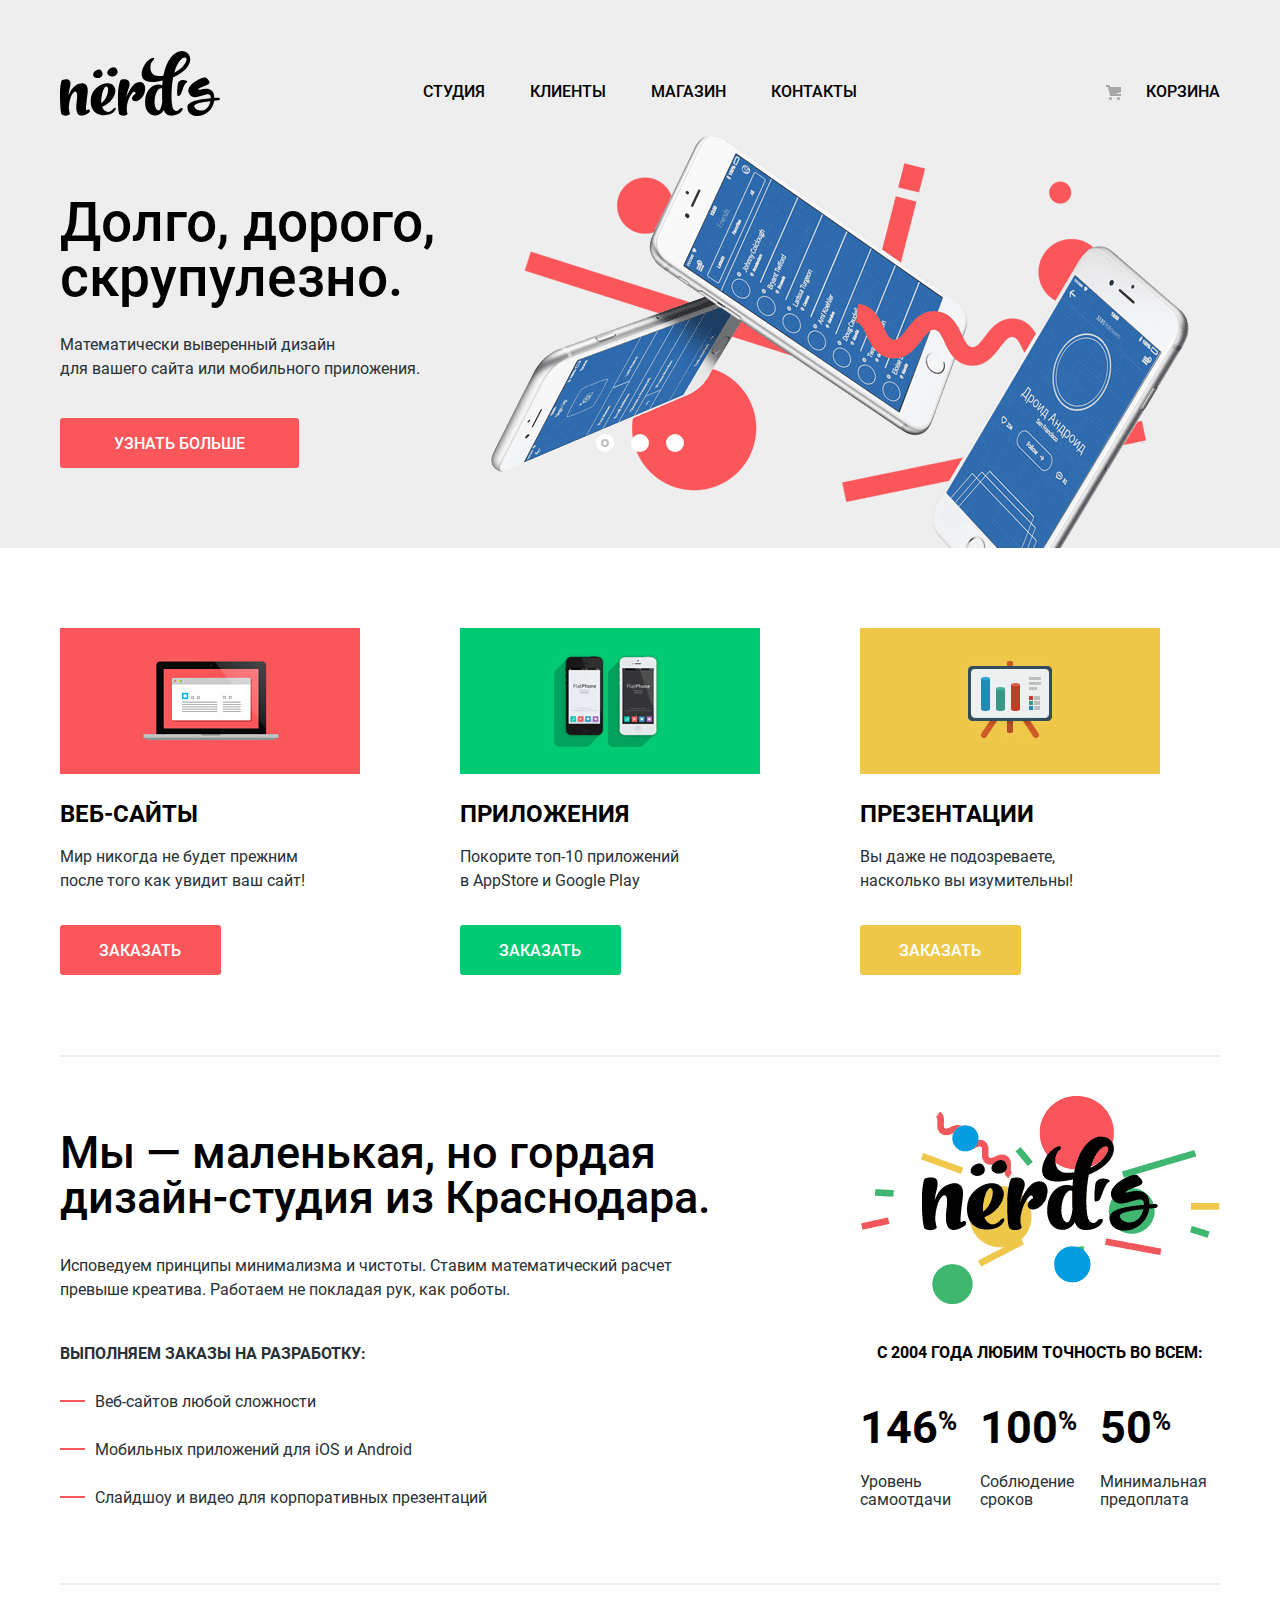
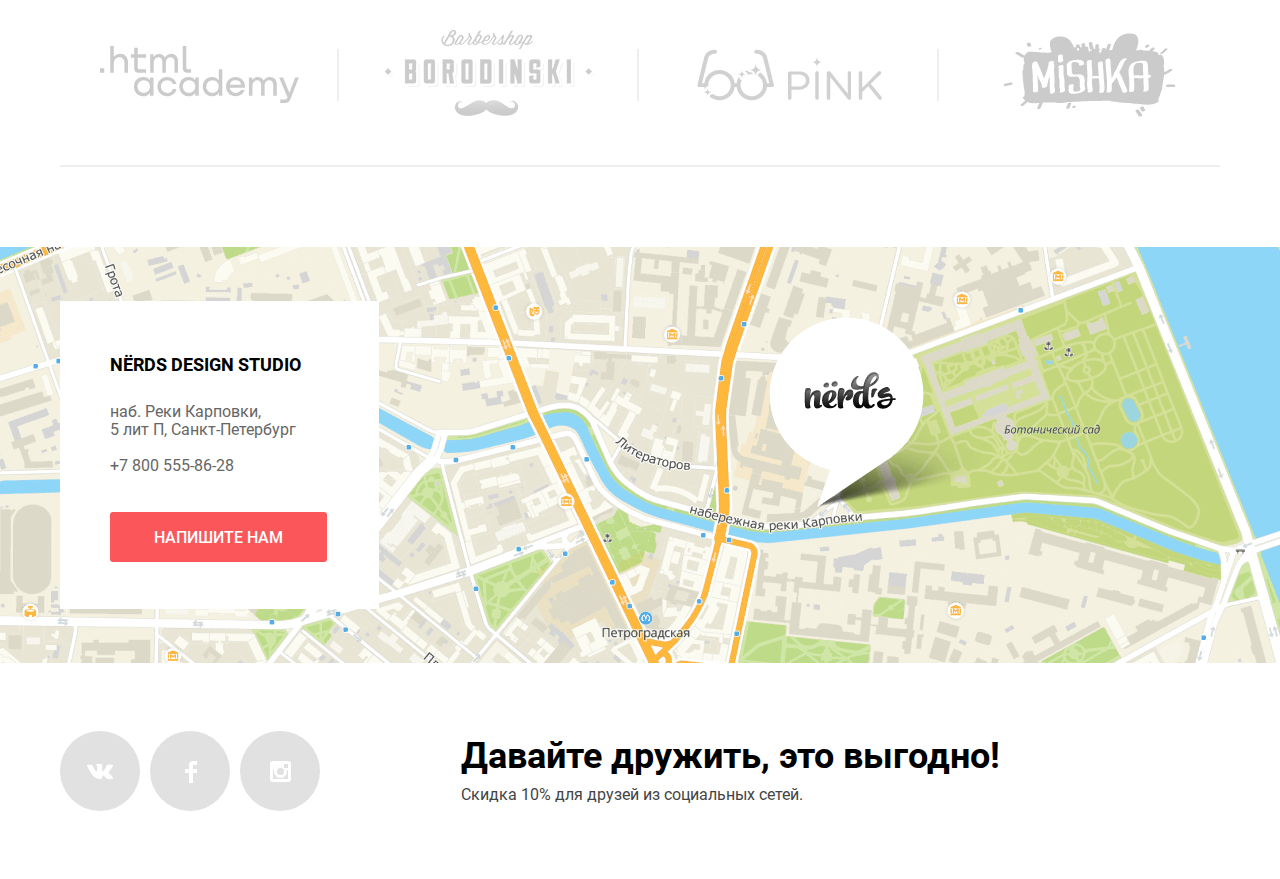
==== commit 149f8487: "Правки по переполнению" ====
--- a/index.html
+++ b/index.html
@@ -4,7 +4,7 @@
     <meta charset="utf-8" />
     <title>HTML Academy: Нёрдс</title>
     <link rel="stylesheet" href="css/normalize.css" />
-    <link rel="stylesheet" href="css/style_mini.css" />
+    <link rel="stylesheet" href="css/style.min.css" />
     <link rel="icon" href="favicon.ico" />
     <link rel="icon" href="favicon/152.svg" type="image/svg+xml" />
     <link rel="apple-touch-icon" href="favicon/180.png" />
@@ -269,6 +269,6 @@
         </button>
       </form>
     </section>
-    <script src="js/script_mini.js"></script>
+    <script src="js/script.min.js"></script>
   </body>
 </html>
--- a/css/style.min.css
+++ b/css/style.min.css
@@ -0,0 +1 @@
+@font-face{font-family:Roboto;src:local("Roboto"),local("RobotoRegular"),url(../fonts/roboto.woff2) format("woff2"),url(../fonts/roboto.woff) format("woff");font-weight:400;font-style:normal}@font-face{font-family:Roboto;src:local("RobotoBold"),url(../fonts/robotobold.woff2) format("woff2"),url(../fonts/robotobold.woff) format("woff");font-weight:700;font-style:normal}@font-face{font-family:Roboto;src:local("RobotoMedium"),url(../fonts/robotomedium.woff2) format("woff2"),url(../fonts/robotomedium.woff) format("woff");font-weight:500;font-style:normal}:root{--basic-gray:#EEEEEE;--black:#000000;--black-active:rgba(0, 0, 0, 0.3);--sorting-hover:rgba(0, 0, 0, 0.6);--sorting-bage-hover:#A6A6A6;--sorting-bage-active:rgba(35, 31, 32, 1);--filter-disabled:rgba(40, 49, 54, 0.3);--white:#FFFFFF;--grafit:#283136;--dark-gray:rgba(77, 77, 77, 1);--dark-gray-opacity:rgba(77, 77, 77, 0.12);--catalog-desc-gray:#666666;--footer-gray:#444444;--footer-gray-lighter:rgba(68, 68, 68, 0.5);--page-border-gray:#DBDBDB;--scale-line:#D7DCDF;--toggle-inside:#ABABAB;--toggle-sadow:rgba(0, 0, 0, 0.15);--input-border:rgba(215, 220, 222, 1);--input-border-hover:rgba(180, 185, 187, 1);--input-border-focus-invalid:rgba(231, 66, 70, 1);--slider-btn:#C1C1C1;--color-active-btn:rgba(255, 255, 255, 0.3);--catalog-border:rgba(0, 0, 0, 0.1);--catalog-shadow:rgba(0, 0, 0, 0.25);--form-shadow:rgba(0, 0, 0, 0.4);--red:#FB565A;--red-hover-btn:#E74246;--red-active-btn:#D7373B;--green-btn:#00CA74;--green-hover-btn:#00BC6C;--green-active-btn:#00AA62;--yellow-btn:#EFC849;--yellow-hover-btn:#EAB534;--yellow-active-btn:#E5A722;--gray-btn:#EEEEEE;--gray-hover-btn:#DFDFDF;--gray-active-btn:#D5D5D5;--btn-active-shadow:rgba(0, 1, 1, 0.1);--social-btn:linear-gradient(0deg, #E1E1E1, #E1E1E1),#FFFFFF;--social-hover-btn:linear-gradient(0deg, #E74246, #E74246),#FFFFFF;--social-active-btn:linear-gradient(0deg, #D7373B, #D7373B),#FFFFFF}.page{height:100%}.page-body{font-family:Roboto,Arial,sans-serif;margin:0;padding:0;font-size:16px;line-height:24px;font-weight:400;color:var(--grafit,#000);background-color:var(--white);min-height:100vh;display:-ms-grid;display:grid;-ms-grid-rows:-webkit-min-content 1fr -webkit-min-content;-ms-grid-rows:min-content 1fr min-content;grid-template-rows:-webkit-min-content 1fr -webkit-min-content;grid-template-rows:min-content 1fr min-content;-ms-flex-line-pack:start;align-content:start}.page-body a{text-decoration:none}.page-body img{max-width:100%;height:auto}.visually-hidden{position:absolute;clip:rect(0 0 0 0);width:1px;height:1px;margin:-1px}.center{width:1160px;margin:0 auto;padding:0 15px}.btn{text-transform:uppercase;color:var(--white,#fff);font-size:16px;font-weight:500;line-height:18px;text-align:center;outline-style:none;border:none;border-radius:3px;-webkit-box-sizing:border-box;box-sizing:border-box;padding-top:17px;padding-bottom:15px;display:inline-block;vertical-align:middle}.btn:active{box-shadow:inset 0 3px 0 var(--btn-active-shadow)}.btn-red{background-color:var(--red,red)}.btn-red:focus,.btn-red:hover{background-color:var(--red-hover-btn,red);outline-style:none}.btn-red:active{background-color:var(--red-active-btn,red);color:var(--color-active-btn)}.btn-green{background-color:var(--green-btn,green)}.btn-green:focus,.btn-green:hover{background-color:var(--green-hover-btn,green);outline-style:none}.btn-green:active{background-color:var(--green-active-btn,green);color:var(--color-active-btn)}.btn-yellow{background-color:var(--yellow-btn,#ff0)}.btn-yellow:focus,.btn-yellow:hover{background-color:var(--yellow-hover-btn,#ff0);outline-style:none}.btn-yellow:active{background-color:var(--yellow-active-btn,#ff0);color:var(--color-active-btn)}.btn-gray{color:var(--black,#000);background-color:var(--gray-btn,gray)}.btn-gray:focus,.btn-gray:hover{background-color:var(--gray-hover-btn,gray)}.btn-gray:active{background-color:var(--gray-active-btn,gray);color:var(--black-active)}.main-header{background-color:var(--basic-gray);padding-top:50px}.main-nav{font-size:16px;line-height:30px;font-weight:500;text-transform:uppercase;color:var(--black,#000);background-color:transparent;display:-ms-grid;display:grid;-ms-grid-columns:1fr 4fr 1fr;grid-template-columns:1fr 4fr 1fr}.main-logo:focus,.main-logo:hover{opacity:.7;outline-style:none}.main-logo:active{opacity:.3}.main-logo img{display:block}.site-nav{list-style:none;justify-self:center;padding:0;margin:0;display:-webkit-box;display:-ms-flexbox;display:flex;-ms-flex-wrap:wrap;flex-wrap:wrap}.site-nav li:not(:first-child){margin-left:45px}.site-nav a{-webkit-box-sizing:border-box;box-sizing:border-box;padding-top:27px;padding-bottom:9px}.card-link,.site-nav a{color:var(--black,#000);display:inline-block;vertical-align:middle}.card-link{justify-self:end;display:-webkit-box;display:-ms-flexbox;display:flex;-ms-flex-item-align:center;align-self:center;-webkit-box-sizing:border-box;box-sizing:border-box;padding-top:27px;padding-bottom:9px}.card-link::before{content:"";width:15px;height:15px;background-image:url(../img/basket-icon.svg);background-repeat:no-repeat;margin-right:25px;-ms-flex-item-align:center;-ms-grid-row-align:center;align-self:center}.card-link:focus,.card-link:hover,.site-nav a:focus,.site-nav a:hover{color:var(--red,red);outline-style:none}.card-link:active,.site-nav a:active{color:var(--black-active)}.card-link.current-link,.site-nav .current-link{border-bottom:2px solid var(--red)}.card-link:active::before{opacity:1}.slider{background-color:var(--basic-gray,gray);margin-bottom:80px}.slider .center{position:relative}.slider p{padding:0;margin:0}.slider-list{list-style:none;padding:0;margin:0}.slider-item{text-align:left;display:-ms-grid;display:grid;-ms-grid-columns:538px 1fr;grid-template-columns:538px 1fr;-ms-grid-rows:minmax(430px,-webkit-max-content);-ms-grid-rows:minmax(430px,max-content);grid-template-rows:minmax(430px,-webkit-max-content);grid-template-rows:minmax(430px,max-content);-webkit-box-sizing:border-box;box-sizing:border-box;border-top:1px solid transparent}.slider-item{display:none}.slider-item::after{grid-column:-1;content:"";width:760px;height:431px;background-position:-3px 0;-ms-grid-column:1;-ms-grid-column-span:2;grid-column:1/3;-ms-grid-row:1;-ms-grid-row-span:1;grid-row:1/2;-ms-grid-column-align:end;justify-self:end;-ms-grid-row-align:end;align-self:end}.slide-current{display:-ms-grid;display:grid}.slider-item .btn{padding-left:54px;padding-right:54px;margin-bottom:80px}.slider-wrapper{-ms-grid-column:1;-ms-grid-column-span:1;grid-column:1/2;grid-row:1/-1;-ms-grid-row-align:end;align-self:end;z-index:2;padding-top:75px}.slider-wrapper p:first-child{margin-bottom:28px}.slider-wrapper p:last-of-type{margin-bottom:37px;width:416px}.slider-item-work::after{background-image:url(../img/slider/nerds-index-slide1.png);background-repeat:no-repeat}.slider-item-math::after{background-image:url(../img/slider/nerds-index-slide2.png);background-repeat:no-repeat}.slider-item-night::after{background-image:url(../img/slider/nerds-index-slide3.png);background-repeat:no-repeat}.slider-item b{font-weight:500;font-size:55px;line-height:55px;color:var(--black,#000)}.slider-controls{display:-webkit-box;display:-ms-flexbox;display:flex;-webkit-box-pack:justify;-ms-flex-pack:justify;justify-content:space-between;width:88px;position:absolute;left:551px;bottom:96px}.slider-controls button{padding:0;width:18px;height:18px;border-radius:50%;background-color:var(--white,#fff);border:0;cursor:pointer;position:relative}.slider-controls .current::before{content:"";position:absolute;width:4px;height:4px;border:2px solid var(--slider-btn,gray);border-radius:50%;top:5px;left:5px}.our-services{background-color:transparent;border-bottom:2px solid var(--basic-gray,gray);padding-bottom:80px;margin-bottom:39px}.service-list{list-style:none;padding:0;margin:0;display:-ms-grid;display:grid;-ms-grid-columns:300px 100px 300px 100px 300px;grid-template-columns:300px 300px 300px;gap:100px;-webkit-box-pack:start;-ms-flex-pack:start;justify-content:start}.service-item{text-align:left;display:-webkit-box;display:-ms-flexbox;display:flex;-webkit-box-orient:vertical;-webkit-box-direction:normal;-ms-flex-direction:column;flex-direction:column;-webkit-box-align:start;-ms-flex-align:start;align-items:flex-start}.service-item-web::before{background-image:url(../img/illustrations/illustration-web.jpg);background-repeat:no-repeat;content:"";width:300px;height:146px;margin-bottom:25px}.service-item-applications::before{background-image:url(../img/illustrations/illustration-application.jpg);background-repeat:no-repeat;content:"";width:300px;height:146px;margin-bottom:25px}.service-item-pesentations::before{background-image:url(../img/illustrations/illustration-presentation.jpg);background-repeat:no-repeat;content:"";width:300px;height:146px;margin-bottom:25px}.service-item h3{font-weight:700;font-size:24px;line-height:30px;text-transform:uppercase;color:var(--black,#000);margin:0;padding:0;padding-bottom:16px}.service-item p{width:260px;margin:0;padding:0;padding-bottom:32px}.service-item .btn{padding-left:39px;padding-right:40px}.company-desc{background-color:transparent;display:-ms-grid;display:grid;-ms-grid-columns:60px 40px 60px 40px 60px 40px 60px 40px 60px 40px 60px 40px 60px 40px 60px 40px 60px 40px 60px 40px 60px 40px 60px;grid-template-columns:repeat(12,60px);gap:40px;-webkit-box-pack:justify;-ms-flex-pack:justify;justify-content:space-between;padding-bottom:73px}.container-left{-ms-grid-column:1;-ms-grid-column-span:7;grid-column:1/8}.container-left p{margin:0;padding:0;margin-bottom:34px}.container-left p:first-child{padding-top:34px}.container-left p:nth-child(2){margin-bottom:40px}.container-left .list-title{margin-bottom:24px}.container-left b{font-weight:500;font-size:45px;line-height:45px;color:var(--black,#000)}.list-title{text-transform:uppercase;font-weight:700}.ability-list{list-style:none;padding:0;margin:0}.ability-item{margin-bottom:24px;padding-left:35px;position:relative}.ability-item:last-child{margin-bottom:0}.ability-item::before{content:"";position:absolute;width:25px;height:2px;background-color:var(--red);top:10px;left:0}.container-right{grid-column:-1/-5;display:-webkit-box;display:-ms-flexbox;display:flex;-webkit-box-orient:vertical;-webkit-box-direction:normal;-ms-flex-direction:column;flex-direction:column}.container-right::before{content:"";width:360px;height:208px;background-image:url(../img/illustrations/nerds-illustration.png);background-repeat:no-repeat;-webkit-box-align:center;-ms-flex-align:center;align-items:center;margin-bottom:37px}.container-right p{padding:0;margin:0}.container-right>p{text-align:center;margin-bottom:31px}.container-right b{text-transform:uppercase;font:inherit;font-weight:700;color:var(--black,#000)}.statistic-list{list-style:none;padding:0;margin:0;display:-ms-grid;display:grid;-ms-grid-columns:1fr 1fr 1fr;grid-template-columns:1fr 1fr 1fr;align-self:flex-start}.statistic-item h3{font-weight:700;font-size:45px;line-height:64px;color:var(--black,#000);padding:0;margin:0;margin-bottom:13px}.statistic-item sup{font:inherit;font-size:26px;line-height:40px}.statistic-item p{line-height:18px}.projects{background-color:transparent;margin-bottom:80px}.project-list{list-style:none;padding:0;margin:0;display:-ms-grid;display:grid;-ms-grid-columns:279px 300px 300px 300px;grid-template-columns:279px 300px 300px 300px;-webkit-box-align:stretch;-ms-flex-align:stretch;align-items:stretch;justify-items:stretch;border-top:2px solid var(--basic-gray,gray);border-bottom:2px solid var(--basic-gray,gray)}.project-item{position:relative;display:-ms-grid;display:grid}.project-item:not(:last-child):not(:nth-child(4n)):after{content:"";position:absolute;width:2px;height:52px;background-color:var(--basic-gray,gray);right:0;top:64px}.project-item a{display:block;opacity:.2;width:100%;padding:45px 0;display:-ms-grid;display:grid}.project-item img{-ms-flex-item-align:center;-ms-grid-row-align:center;align-self:center;-ms-grid-column-align:center;justify-self:center}.project-item a:focus,.project-item a:hover{opacity:1;outline-style:none}.project-item a:active{opacity:.1}.main-footer{background-color:transparent}.footer-location{text-align:left;background-color:var(--white);background-image:url(../img/map/map.png);background-repeat:no-repeat;background-position:center;min-height:416px;color:var(--catalog-desc-gray,#000);line-height:18px;margin-bottom:68px;position:relative}.footer-location iframe{position:absolute;top:0;left:0;right:0;bottom:0;width:100%;height:416px;z-index:1}.footer-location .center{position:relative}.footer-location .center::before{content:"";position:absolute;width:231px;height:190px;background-color:transparent;background-image:url(../img/map/map-marker.png);left:60.8%;top:16.8%;z-index:0}.footer-location b{font-weight:700;font-size:18px;line-height:30px;color:var(--black,#000);text-transform:uppercase}.footer-location .center{display:-ms-grid;display:grid;-ms-grid-columns:319px 1fr;grid-template-columns:319px 1fr;-ms-grid-rows:1fr;grid-template-rows:1fr;min-height:416px}.adrr-wrapper{-webkit-box-sizing:border-box;box-sizing:border-box;background-color:var(--white);min-height:308px;max-height:400px;width:319px;-ms-flex-item-align:center;-ms-grid-row-align:center;align-self:center;-webkit-box-pack:start;-ms-flex-pack:start;justify-content:start;padding:49px 33px 47px 50px;position:relative;z-index:2;overflow:auto}.adrr-wrapper p{margin:0;padding:0;margin-bottom:18px}.adrr-wrapper p:first-child{margin-bottom:23px}.footer-phone{font:inherit;color:inherit;display:block;margin-bottom:37px}.adrr-wrapper .btn{padding-left:44px;padding-right:44px}.footer-social{text-align:left;color:var(--footer-gray,#000);font-size:16px;line-height:22px;padding-bottom:65px}.footer-social .center{display:-ms-grid;display:grid;-ms-grid-columns:260px 141px 1fr;grid-template-columns:260px 1fr;-ms-grid-rows:1fr;grid-template-rows:1fr;gap:141px}.footer-social h2{color:var(--black,#000);font-weight:700;font-size:36px;line-height:36px;margin:0;padding:0;padding-top:7px;margin-bottom:10px}.footer-social p{margin:0;padding:0;margin-bottom:6px}.footer-social .social-text{-ms-grid-column:2;grid-column:2}.social-list{list-style:none;-ms-grid-column:1;grid-column:1;-ms-grid-row:1;grid-row:1;padding:0;margin:0;display:-webkit-box;display:-ms-flexbox;display:flex;-webkit-box-align:center;-ms-flex-align:center;align-items:center;-ms-flex-wrap:wrap;flex-wrap:wrap}.social-list li{margin-bottom:3px}.social-list li:not(:last-child){margin-right:10px}.social-btn{background:var(--social-btn);color:var(--white,#fff);width:80px;height:80px;display:block;font-size:0;line-height:inherit;position:relative;border-radius:50%}.social-btn:focus,.social-btn:hover{background:var(--social-hover-btn);outline-style:none}.social-btn:active{background:var(--social-active-btn);box-shadow:inset 0 3px 0 var(--btn-active-shadow)}.vk-btn::before{content:"";width:26px;height:15px;background:url(../img/social/vk-icon.svg) no-repeat;position:absolute;top:33px;left:27px}.fb-btn::before{content:"";width:12px;height:22px;background:url(../img/social/fb-icon.svg) no-repeat;position:absolute;top:30px;left:35px}.inst-btn::before{content:"";width:21px;height:21px;background:url(../img/social/insta-icon.svg) no-repeat;position:absolute;top:30px;left:30px}.social-btn:active::before{opacity:.3}.feedback{background-color:transparent;color:var(--black,#000);line-height:24px;text-align:left;position:fixed;bottom:0;right:0;left:0;bottom:auto;top:166px;display:none;z-index:5}.modal-show{display:block;-webkit-animation:anima-open .6s;animation:anima-open .6s}.modal-error{-webkit-animation:shake .6s;animation:shake .6s}.feedback-form{position:relative;margin:auto;width:960px;-webkit-box-sizing:border-box;box-sizing:border-box;-webkit-box-shadow:0 20px 40px var(--form-shadow);box-shadow:0 20px 40px var(--form-shadow);background-color:var(--white,#fff);padding:78px 99px 84px 100px;display:-ms-grid;display:grid;-ms-grid-columns:1fr 1fr;grid-template-columns:1fr 1fr;-ms-grid-rows:-webkit-min-content -webkit-min-content -webkit-min-content -webkit-min-content;-ms-grid-rows:min-content min-content min-content min-content;grid-template-rows:-webkit-min-content -webkit-min-content -webkit-min-content -webkit-min-content;grid-template-rows:min-content min-content min-content min-content;justify-items:start}.feedback-form .close-btn{opacity:.3;position:absolute;right:85px;top:75px}.feedback-form .close-btn:focus,.feedback-form .close-btn:hover{opacity:1}.feedback-form .close-btn:active{opacity:.1}.feedback-form .btn{-ms-grid-column-align:start;justify-self:start;grid-row:-1}.feedback-item-name{-ms-grid-row:2;-ms-grid-row-span:1;grid-row:2/3}.feedback-item-email{-ms-grid-row:2;-ms-grid-row-span:1;grid-row:2/3;-ms-grid-column-align:end;justify-self:end}.feedback-item-letter{-ms-grid-row:3;-ms-grid-row-span:1;grid-row:3/4;grid-column:1/-1}.feedback-form p{padding:0;margin:0}.feedback-form .feedback-plea{margin-bottom:40px}.feedback-form .feedback-item{margin-bottom:32px}.feedback-form .feedback-item:last-of-type{margin-bottom:41px}.feedback-form b{font-weight:700;font-size:45px;list-style:53px}.close-btn{background-color:transparent;outline-style:none;border:0}.feedback-form label{font-weight:700;font-size:16px;line-height:18px;display:block;margin-bottom:9px}.feedback-form input{font:inherit;color:var(--footer-gray);background-color:transparent;border:2px solid var(--input-border);border-radius:3px;-webkit-box-sizing:border-box;box-sizing:border-box;font-size:16px;line-height:18px;width:360px;padding:15px;padding-right:14px}.feedback-form input::-webkit-input-placeholder{color:var(--footer-gray,#000);opacity:.5}.feedback-form input::-moz-placeholder{color:var(--footer-gray,#000);opacity:.5}.feedback-form input:-ms-input-placeholder{color:var(--footer-gray,#000);opacity:.5}.feedback-form input::-ms-input-placeholder{color:var(--footer-gray,#000);opacity:.5}.feedback-form input::placeholder{color:var(--footer-gray,#000);opacity:.5}.feedback-form input:hover{border:2px solid var(--input-border-hover);color:var(--footer-gray-lighter)}.feedback-form input:focus{border:2px solid var(--black,#000);color:var(--footer-gray,#000);outline-style:none}.feedback-form input:focus:invalid{border:2px solid var(--input-border-focus-invalid,red);color:var(--input-border-focus-invalid,red)}.feedback-form textarea{font:inherit;color:var(--footer-gray-lighter,#000);background-color:transparent;border:2px solid var(--input-border);border-radius:3px;-webkit-box-sizing:border-box;box-sizing:border-box;font-size:16px;line-height:18px;width:760px;min-height:118px;box-sizing:border-box;padding:15px;padding-right:15px}.feedback-form textarea:hover{border:2px solid var(--input-border-hover);color:var(--footer-gray-lighter,#000)}.feedback-form textarea:focus{border:2px solid var(--black,#000);color:var(--footer-gray,#000);outline-style:none}.feedback-form .btn{padding-left:84px;padding-right:83px}.inner-page .main-header{padding-bottom:74px}.inner-page .page-title{background-color:var(--basic-gray,gray);padding-bottom:108px;margin-bottom:55px}.page-title .center{color:var(--black,#000);font-size:55px;font-weight:500;line-height:55px;text-align:center}.grid-container{display:-ms-grid;display:grid;-ms-grid-columns:260px 140px 1fr;grid-template-columns:260px 140px 1fr;-ms-grid-rows:auto 1fr;grid-template-rows:auto 1fr;grid-template-areas:"search-settings gap sorting" "search-settings gap catalog";padding-bottom:56px}.search-settings{-ms-grid-row:1;-ms-grid-row-span:2;-ms-grid-column:1;grid-area:search-settings}.search-settings-form legend{text-transform:uppercase;font-size:18px;line-height:30px;font-weight:700;text-align:left;color:var(--black,#000)}.search-settings-form fieldset{border:0;margin:0;padding:0;margin-bottom:48px}.search-settings-form legend{margin-bottom:15px}.search-settings-form ul{list-style:none;line-height:20px;padding:0;margin:0}.search-settings-form label{display:block;position:relative;cursor:pointer;-webkit-user-select:none;-moz-user-select:none;-ms-user-select:none;user-select:none}.search-settings-form li:not(:last-child){padding-bottom:20px}.search-settings-form .btn{padding-left:88px;padding-right:89px}.search-settings-form .price-filter{margin-bottom:54px}.price-filter legend{margin-bottom:49px}.price-filter input{background-color:var(--basic-gray,gray);font:inherit;color:var(--grafit,#000);outline-style:none;border:0;text-align:center;width:80px;-webkit-box-sizing:border-box;box-sizing:border-box;padding:8px 12px 8px 15px;margin-left:9px;border-radius:3px}.price-filter label{font:inherit;color:var(--grafit);text-transform:uppercase;font-size:16px;line-height:22px}.prince-controls{display:-webkit-box;display:-ms-flexbox;display:flex;-webkit-box-pack:justify;-ms-flex-pack:justify;justify-content:space-between}.prince-controls input::-webkit-inner-spin-button,.prince-controls input::-webkit-outer-spin-button{-webkit-appearance:none;margin:0}.prince-controls input[type=number]{-moz-appearance:textfield}.range-controls{height:41px;background-color:var(--gray-btn,gray);border-radius:3px;margin-bottom:15px;padding-top:39px;padding-left:19px;padding-right:22px}.range-controls .scale{height:2px;background-color:var(--scale-line,gray)}.range-controls .bar{height:2px;width:60%;background-color:var(--green-btn,green);position:relative}.range-controls .toggle{position:absolute;height:4px;width:4px;background-color:var(--toggle-inside,gray);padding:0;border:8px solid var(--white,#fff);border-radius:50%;-webkit-box-shadow:0 2px 1px var(--toggle-sadow);box-shadow:0 2px 1px var(--toggle-sadow);top:-9px;cursor:pointer}.range-controls .toggle-min{left:0}.range-controls .toggle-max{right:0}.input-checkbox+label,.input-radio+label{color:var(--grafit);margin-left:36px}.input-checkbox:disabled+label,.input-radio:disabled+label{color:var(--filter-disabled)}.input-radio+label::before{content:"";position:absolute;width:25px;height:25px;background:url(../img/icons/radio-off.svg) no-repeat;left:-36px;top:-3px;opacity:.4}.input-radio+label:hover::before,.input-radio:focus+label::before{opacity:1}.input-radio:disabled+label::before{opacity:.1}.input-radio:checked+label::before{background:url(../img/icons/radio-on.svg) no-repeat}.input-checkbox+label::before{content:"";position:absolute;width:25px;height:23px;background:url(../img/icons/checkbox-off.svg) no-repeat;left:-36px;top:-2px;opacity:.4}.input-checkbox:checked+label::before{background:url(../img/icons/checkbox-on.svg) no-repeat}.input-checkbox+label:hover::before,.input-checkbox:focus+label::before{opacity:1}.input-checkbox:disabled+label::before{opacity:.1}.sorting{-ms-grid-row:1;-ms-grid-column:3;color:var(--black,#000);grid-area:sorting;display:-ms-grid;display:grid;gap:47px;-ms-grid-columns:auto 47px 1fr 47px auto;grid-template-columns:auto 1fr auto;margin-bottom:49px}.sorting-title{padding:0;margin:0;text-transform:uppercase;font-weight:700;font-size:18px;line-height:30px;text-align:left;-ms-grid-column:1;grid-column:1;-ms-grid-column-align:start;justify-self:start}.sorting-list{list-style:none;justify-self:end;padding:0;margin:0;display:-webkit-box;display:-ms-flexbox;display:flex;-ms-flex-wrap:wrap;flex-wrap:wrap;-webkit-box-align:center;-ms-flex-align:center;align-items:center}.sorting-list li{-ms-flex-negative:0;flex-shrink:0}.sorting-list-menu li:not(:first-child){margin-left:25px}.sorting-item a{text-transform:uppercase;font:inherit;font-size:14px;line-height:18px;color:var(--black-active)}.sorting-item a:focus,.sorting-item a:hover{outline-style:none;color:var(--sorting-hover)}.sorting-item .active-item,.sorting-item a:active{color:var(--black)}.sorting-item-badge{width:11px}.sorting-item-badge:not(:first-child){margin-left:19px}.sorting-item-badge a{font-size:0;display:block;width:100%;height:100%;position:relative}.sorting-item-badge a::before{content:"";position:absolute;width:0;height:0;border-top:10px solid transparent;border-bottom:10px solid transparent;border-left:6px solid transparent;border-right:6px solid transparent}.sorting-item-badge-down a::before{border-top-color:var(--sorting-bage-hover);top:4px;opacity:.2}.sorting-item-badge-up a::before{border-bottom-color:var(--sorting-bage-hover);bottom:4px;opacity:.2}.sorting-item-badge-down a:focus::before,.sorting-item-badge-down a:hover::before{border-top-color:var(--sorting-bage-hover);opacity:1}.sorting-item-badge-down .active-item::before,.sorting-item-badge-down a:active::before{border-top-color:var(--sorting-bage-active);opacity:1}.sorting-item-badge-up a:focus::before,.sorting-item-badge-up a:hover::before{border-bottom-color:var(--sorting-bage-hover);opacity:1}.sorting-item-badge-up .active-item::before,.sorting-item-badge-up a:active::before{border-bottom-color:var(--sorting-bage-active);opacity:1}.catalog{-ms-grid-row:2;-ms-grid-column:3;grid-area:catalog}.catalog-list{list-style:none;margin:0;padding:0;padding-bottom:54px;display:-ms-grid;display:grid;-ms-grid-columns:358px 42px 358px;grid-template-columns:358px 358px;-webkit-column-gap:42px;-moz-column-gap:42px;column-gap:42px;row-gap:33px}.catalog-item{background-color:var(--dark-gray-opacity,gray);-webkit-box-shadow:0 0 0 1px var(--catalog-border);box-shadow:0 0 0 1px var(--catalog-border);border-radius:5px;display:-ms-grid;display:grid;-ms-grid-rows:40px 1fr;grid-template-rows:40px 1fr;position:relative;-webkit-box-pack:center;-ms-flex-pack:center;justify-content:center;overflow:hidden}.catalog-item::before{content:"";width:14px;height:14px;background-color:var(--white,#fff);border-radius:50%;-ms-flex-item-align:center;-ms-grid-row-align:center;align-self:center;margin-left:16px;-webkit-box-shadow:24px 0 0 var(--white,#fff),48px 0 0 var(--white,#fff);box-shadow:24px 0 0 var(--white,#fff),48px 0 0 var(--white,#fff)}.catalog-item:focus,.catalog-item:focus-within,.catalog-item:hover{background-color:var(--dark-gray,gray);border-color:transparent;border-radius:5px;-webkit-box-shadow:0 6px 15px var(--catalog-shadow,gray);box-shadow:0 6px 15px var(--catalog-shadow,gray);outline-style:none}.catalog-item img{display:block;margin:auto;grid-row:2/-1}.img-container{margin:0;padding:0;-ms-flex-item-align:center;-ms-grid-row-align:center;align-self:center}.catalog-item-description{background-color:var(--basic-gray,gray);text-align:center;color:var(--catalog-desc-gray,#000);line-height:18px;position:absolute;bottom:0;width:100%;min-height:231px;visibility:hidden;border-radius:0 0 5px 5px;-webkit-box-sizing:border-box;box-sizing:border-box;max-height:578px;overflow:auto}.catalog-item-description-inner{display:-webkit-box;display:-ms-flexbox;display:flex;-webkit-box-orient:vertical;-webkit-box-direction:normal;-ms-flex-direction:column;flex-direction:column;-webkit-box-pack:end;-ms-flex-pack:end;justify-content:flex-end;padding-top:27px;-webkit-box-sizing:border-box;box-sizing:border-box}.catalog-item:focus .catalog-item-description,.catalog-item:focus-within .catalog-item-description,.catalog-item:hover .catalog-item-description{visibility:visible}.catalog-item-description a{color:var(--black,#000);margin-bottom:12px}.catalog-item-description p{-ms-flex-item-align:center;-ms-grid-row-align:center;align-self:center;width:255px;margin:0;padding:0;margin-bottom:32px}.catalog-item-description a:focus,.catalog-item-description a:hover{outline-style:none;color:var(--red,pink)}.catalog-item-description a:active{color:var(--black-active,#a9a9a9)}.catalog-item-description h3{font-size:18;font-weight:700;line-height:30px;text-transform:uppercase;color:inherit;margin:0;padding:0}.catalog-item .btn{-ms-flex-item-align:center;-ms-grid-row-align:center;align-self:center;padding-left:72px;padding-right:72px;margin-bottom:44px}.pagination{list-style:none;padding:0;margin:0;display:-webkit-box;display:-ms-flexbox;display:flex;-ms-flex-wrap:wrap;flex-wrap:wrap}.pagination-item{-webkit-box-sizing:border-box;box-sizing:border-box;margin-bottom:4px}.pagination-item:not(:first-child){margin-left:11px}.page-link{display:block;-webkit-box-sizing:border-box;box-sizing:border-box}.page-link{padding-left:20px;padding-right:20px}.next-btn{padding-left:78px;padding-right:77px}.current-page{background:0 0;border:3px solid var(--page-border-gray,gray);padding:14px 18px 12px 18px}.current-page:active,.current-page:focus,.current-page:hover{background:0 0;border:3px solid var(--page-border-gray,gray);outline-style:none}@-webkit-keyframes anima-open{0%{-webkit-transform:scale(.1);transform:scale(.1)}70%{-webkit-transform:scale(1.2);transform:scale(1.2)}100%{-webkit-transform:scale(1);transform:scale(1)}}@keyframes anima-open{0%{-webkit-transform:scale(.1);transform:scale(.1)}70%{-webkit-transform:scale(1.2);transform:scale(1.2)}100%{-webkit-transform:scale(1);transform:scale(1)}}@-webkit-keyframes shake{0%,100%{-webkit-transform:translateX(0);transform:translateX(0)}10%,30%,50%,70%,90%{-webkit-transform:translateX(-10px);transform:translateX(-10px)}20%,40%,60%,80%{-webkit-transform:translateX(10px);transform:translateX(10px)}}@keyframes shake{0%,100%{-webkit-transform:translateX(0);transform:translateX(0)}10%,30%,50%,70%,90%{-webkit-transform:translateX(-10px);transform:translateX(-10px)}20%,40%,60%,80%{-webkit-transform:translateX(10px);transform:translateX(10px)}}